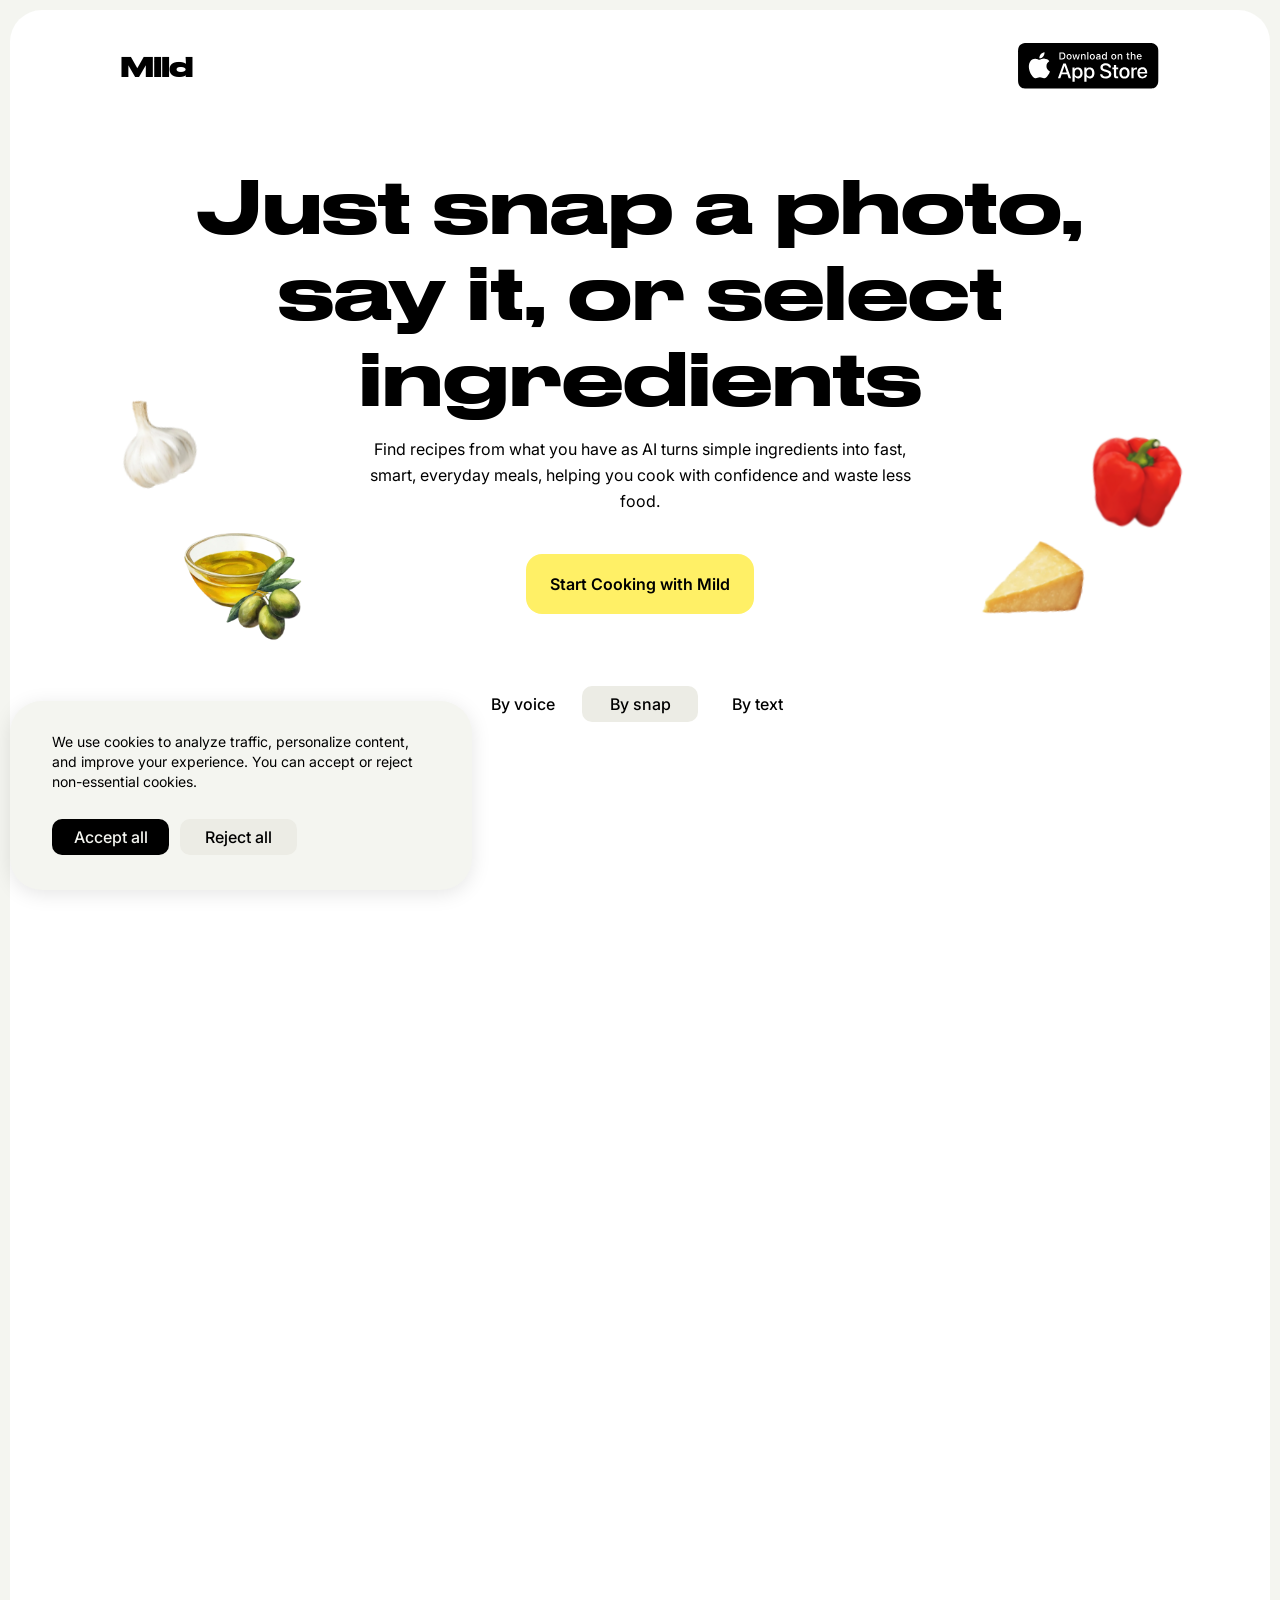
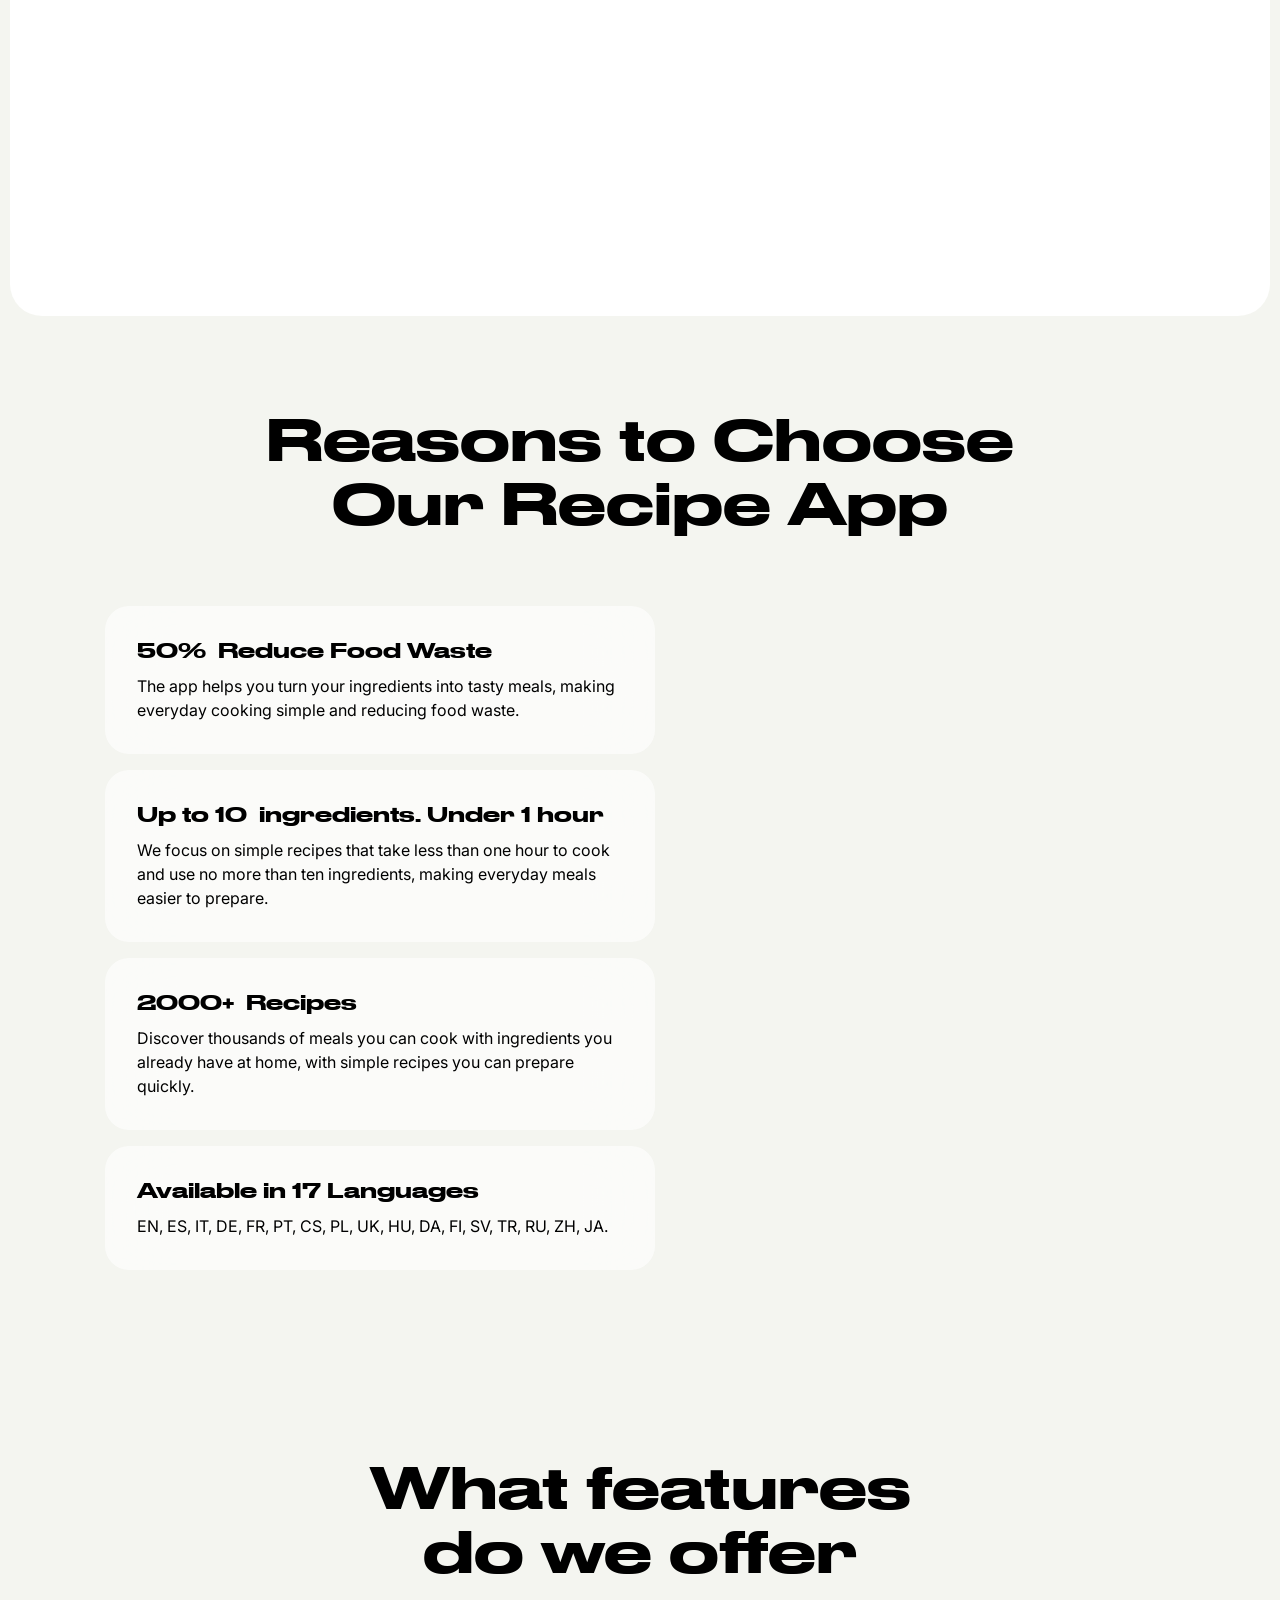
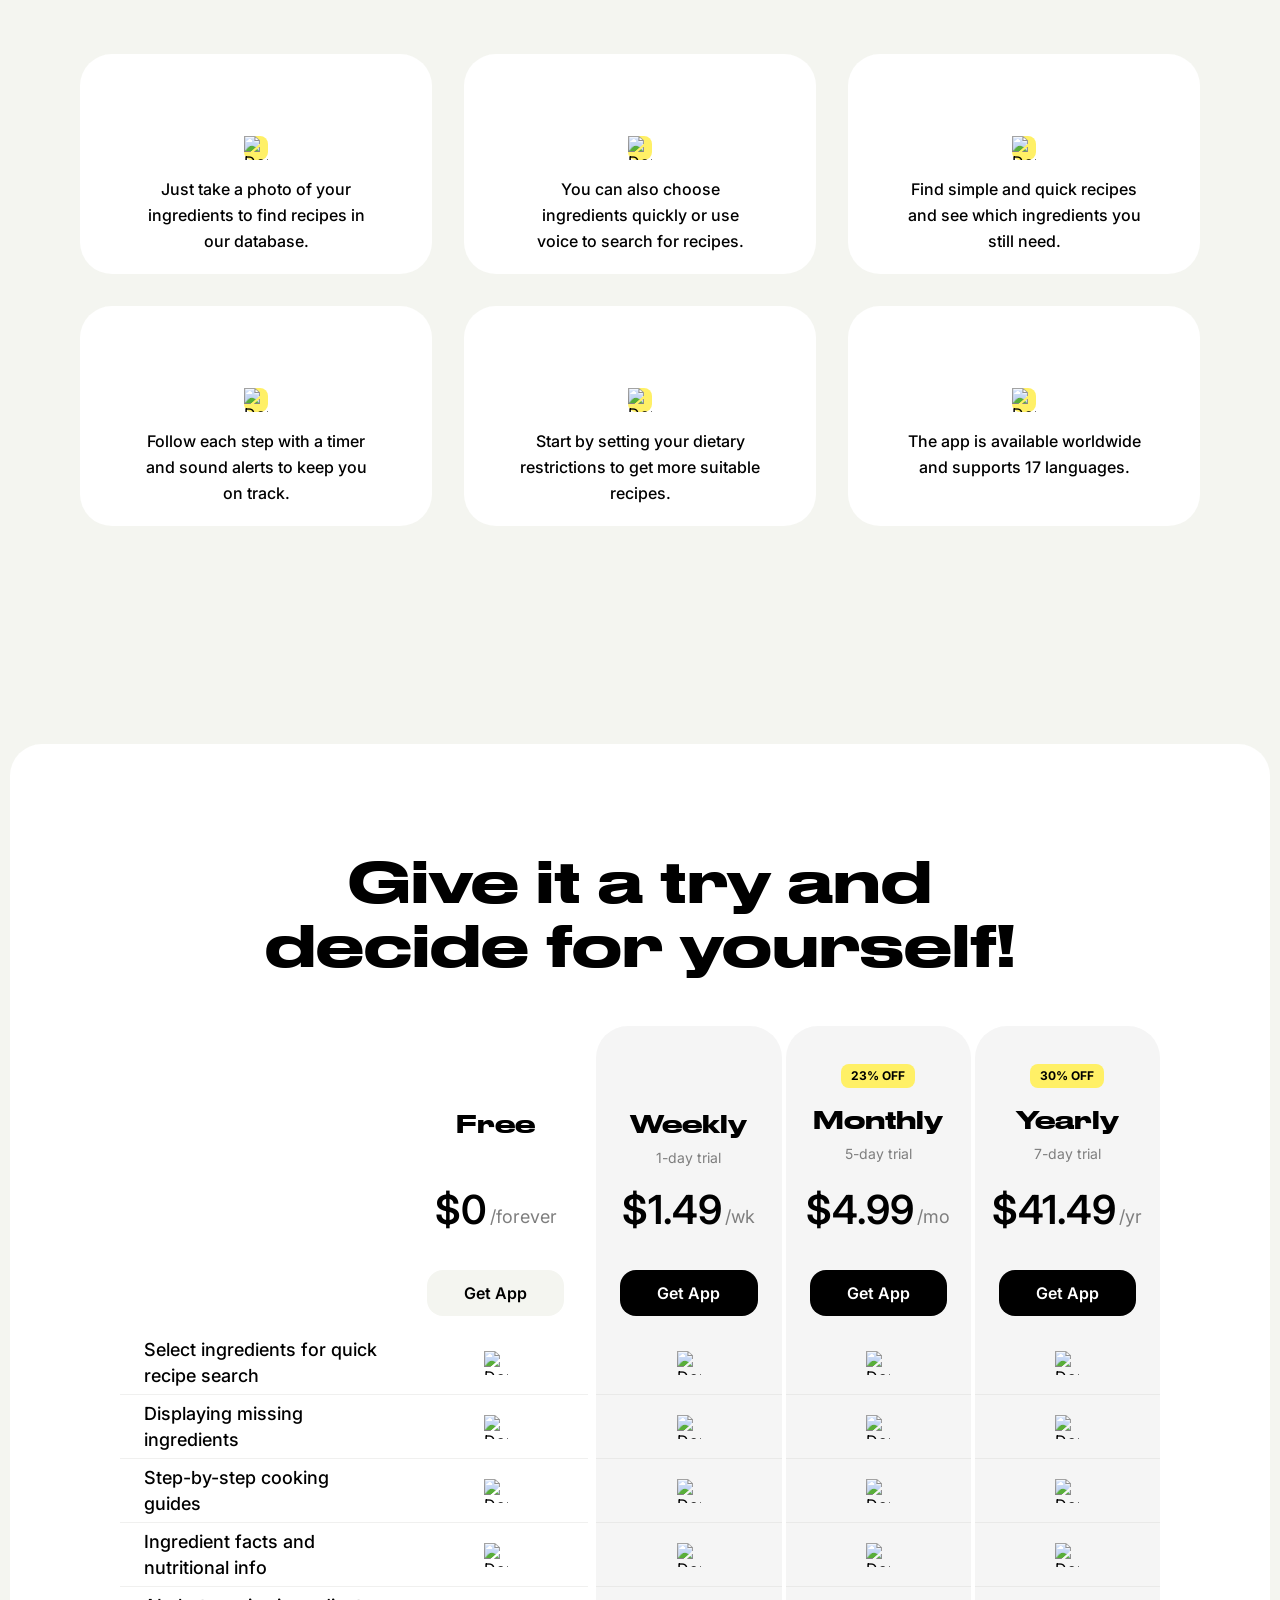
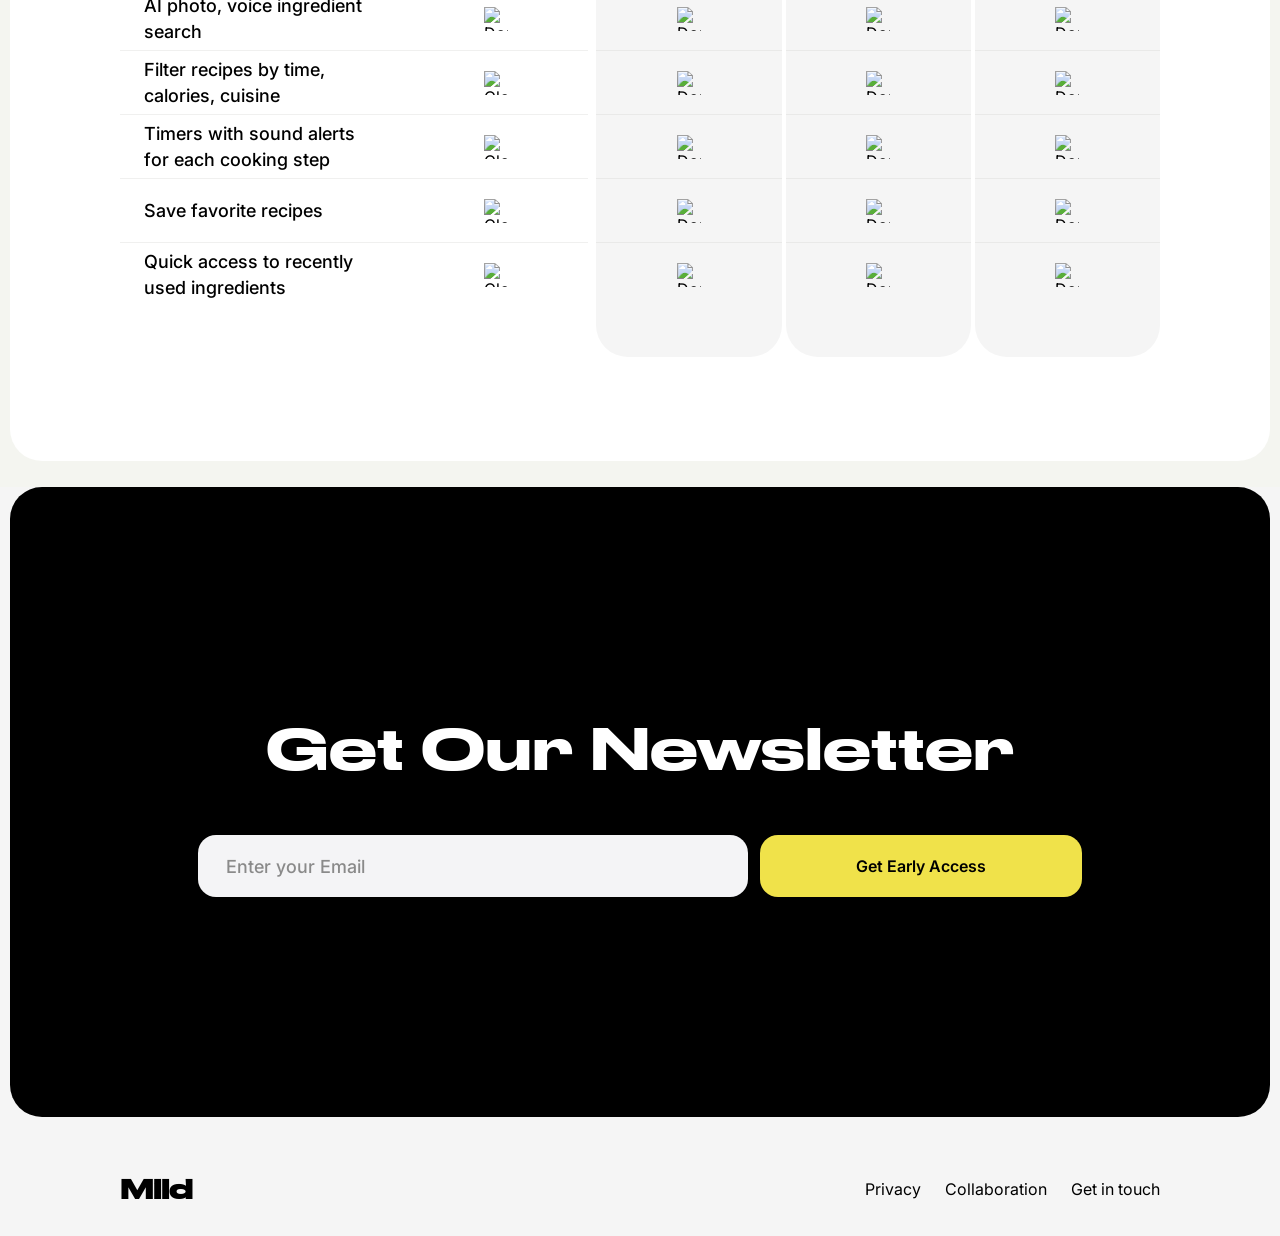
==== index.html @ 0dd9f68c "Add carrot cursor and fix video preload - Add custom carrot cursor (rotated 200°, pointing up-left) " ====
<!DOCTYPE html>
<html lang="en">
<head>
    <meta charset="UTF-8">
    <meta name="viewport" content="width=device-width, initial-scale=1.0">
    <title>Mild - AI Recipe App | Cook with Ingredients You Have</title>
    <meta name="description" content="Mild is the smart cooking app that finds recipes from ingredients you already have. Snap a photo, use voice, or select ingredients to discover quick, easy meals in under an hour.">
    <meta name="keywords" content="recipe app, cooking app, AI recipes, ingredient search, quick recipes, easy cooking, meal ideas, food waste reduction, smart kitchen, recipe finder, fast cooking, everyday meals">
    <meta name="author" content="Mild">
    <meta name="robots" content="index, follow">
    <link rel="canonical" href="https://mildcook.app/">
    <meta property="og:type" content="website">
    <meta property="og:url" content="https://mildcook.app/">
    <meta property="og:title" content="Mild - AI Recipe App | Cook with Ingredients You Have">
    <meta property="og:description" content="Find recipes from what you have. AI turns simple ingredients into fast, smart, everyday meals.">
    <meta property="og:image" content="https://mildcook.app/images/og-image.jpg">
    <meta name="twitter:card" content="summary_large_image">
    <meta name="twitter:title" content="Mild - AI Recipe App | Cook with Ingredients You Have">
    <meta name="twitter:description" content="Find recipes from what you have. AI turns simple ingredients into fast, smart, everyday meals.">
    <link rel="icon" type="image/svg+xml" href="images/logo.svg">
    <link rel="stylesheet" href="styles.css">
    <link rel="preconnect" href="https://fonts.googleapis.com">
    <link rel="preconnect" href="https://fonts.gstatic.com" crossorigin>
    <link href="https://fonts.googleapis.com/css2?family=Inter:wght@400;600;700&display=swap" rel="stylesheet">
    <style>
        /* Feature text width override */
        .feature-text {
            width: 100% !important;
        }
        .feature-description {
            width: 100% !important;
            max-width: none !important;
        }
        
        /* Hide video controls and play button */
        video::-webkit-media-controls {
            display: none !important;
        }
        video::-webkit-media-controls-enclosure {
            display: none !important;
        }
        video::-webkit-media-controls-panel {
            display: none !important;
        }
        video::-webkit-media-controls-play-button {
            display: none !important;
        }
        video::-webkit-media-controls-start-playback-button {
            display: none !important;
        }
        
        /* Hero decor images - reduce size by 10% without affecting transform animations */
        .hero-decor {
            zoom: 0.9;
        }
        
        /* Feature checkmarks - same size as pricing checkmarks */
        .feature-icon-img {
            width: 24px !important;
            height: 24px !important;
        }
        .feature-icon {
            width: 24px !important;
            height: 24px !important;
            min-width: 24px !important;
            min-height: 24px !important;
            margin-top: 0px !important;
            margin-bottom: 0px !important;
        }
        .feature-text {
            margin-top: 0 !important;
        }
        .feature-description {
            /* card width */
        }
        .feature-card {
            margin-bottom: -40px !important;
        }
        
        /* Pricing buttons - height 46px, font 16px */
        .pricing-button {
            height: 46px !important;
            min-height: 46px !important;
            max-height: 46px !important;
            font-size: 16px !important;
            padding-top: 0 !important;
            padding-bottom: 0 !important;
            line-height: 46px !important;
        }
        
        /* Extended background for subscription plans */
        .pricing-plan.subscription-plan .pricing-plan-content {
            padding-top: 50px !important;
            padding-bottom: 50px !important;
            margin-top: -50px !important;
        }
        
        /* Scroll to top button */
        .scroll-to-top {
            position: fixed;
            bottom: 30px;
            right: 30px;
            width: 50px;
            height: 50px;
            background-color: #000;
            border-radius: 50%;
            display: flex;
            align-items: center;
            justify-content: center;
            cursor: pointer;
            z-index: 1000;
            border: none;
            opacity: 0;
            visibility: hidden;
            transition: opacity 0.3s ease, visibility 0.3s ease;
        }
        .scroll-to-top.visible {
            opacity: 1;
            visibility: visible;
        }
        .scroll-to-top:hover {
            opacity: 0.8;
        }
        .scroll-to-top svg {
            width: 20px;
            height: 20px;
            fill: none;
            stroke: #fff;
            stroke-width: 2;
            stroke-linecap: round;
            stroke-linejoin: round;
        }
        
        /* Cookie Banner */
        .cookie-banner {
            position: fixed;
            bottom: 10px;
            left: 10px;
            max-width: 462px;
            padding: 31px 42px 35px 42px;
            background: #F4F5F0;
            border-radius: 32px;
            display: inline-flex;
            flex-wrap: wrap;
            align-content: flex-end;
            align-items: flex-end;
            gap: 11px;
            z-index: 1001;
            box-shadow: 0 4px 20px rgba(0, 0, 0, 0.1);
            transition: opacity 0.3s ease, visibility 0.3s ease, transform 0.3s ease;
        }
        .cookie-banner.hidden {
            opacity: 0;
            visibility: hidden;
            transform: translateY(20px);
        }
        .cookie-text {
            width: 100%;
            color: var(--Text-primary, black);
            font-size: 14px;
            font-family: 'Inter', sans-serif;
            font-weight: 400;
            line-height: 20px;
            margin-bottom: 16px;
        }
        .cookie-btn {
            width: 117px;
            height: 36px;
            padding: 11px 10px;
            border-radius: 10px;
            border: none;
            cursor: pointer;
            font-size: 16px;
            font-family: 'Inter', sans-serif;
            font-weight: 500;
            line-height: 24px;
            display: flex;
            justify-content: center;
            align-items: center;
            transition: opacity 0.2s;
        }
        .cookie-btn:hover {
            opacity: 0.8;
        }
        .cookie-btn-accept {
            background: black;
            color: #F4F5F0;
        }
        .cookie-btn-reject {
            background: #ECECE5;
            color: black;
        }
    </style>
</head>
<body>
    <main class="hero-section">
        <div class="hero-container">
            <header class="header">
                <div class="header-container">
                    <div class="logo-section">
                        <div class="logo">Mild</div>
                    </div>
                    <div class="icons-section">
                        <div class="icons-wrapper">
                            <button class="icon-button" aria-label="iOS">
                                <img src="images/ios.svg" alt="iOS" class="icon-image">
                            </button>
                            <button class="icon-button" aria-label="Android">
                                <img src="images/android.svg" alt="Android" class="icon-image">
                                <span class="android-tooltip">🤖 Soon</span>
                            </button>
                        </div>
                    </div>
                    <div class="actions-section">
                        <img src="images/App_Store_Badge.svg" alt="Download on the App Store" class="app-store-badge">
                    </div>
                </div>
            </header>
            <img src="images/garlic.svg" alt="Garlic" class="hero-decor hero-decor-1">
            <img src="images/oliveoil.svg" alt="Olive Oil" class="hero-decor hero-decor-2">
            <img src="images/pepper.svg" alt="Pepper" class="hero-decor hero-decor-3">
            <img src="images/cheese.svg" alt="Cheese" class="hero-decor hero-decor-4">
            <img src="images/pasta.svg" alt="Pasta" class="hero-decor hero-decor-5">
            <img src="images/zucchini.svg" alt="Zucchini" class="hero-decor hero-decor-6">
            <div class="hero-content">
                <div class="hero-text">
                    <h1 class="hero-title">Just snap a photo, say it, or select ingredients</h1>
                    <p class="hero-description">Find recipes from what you have as AI turns simple ingredients into fast, smart, everyday meals, helping you cook with confidence and waste less food.</p>
                </div>
                <button class="btn btn-primary hero-cta-button" data-color="Accent" data-size="Big 60" data-type="Fill">
                    Start Cooking with Mild
                </button>
            </div>
            <div class="phone-mockup">
            <div class="hero-tabs">
                <button class="hero-tab" data-tab="voice" data-state="default">
                    <div class="hero-tab-text">By voice</div>
                </button>
                <button class="hero-tab active" data-tab="snap" data-state="active">
                    <div class="hero-tab-text">By snap</div>
                </button>
                <button class="hero-tab" data-tab="text" data-state="default">
                    <div class="hero-tab-text">By text</div>
                </button>
            </div>
            <div class="phones-container">
                <div class="phone-frame phone-slide" data-tab="voice">
                    <video class="hero-frame-video" autoplay muted loop playsinline preload="auto" data-video="hero-voice">
                        <source src="Video/BY VOICE (size X3).mp4" type="video/mp4">
                    </video>
                </div>

                <div class="phone-frame phone-slide active" data-tab="snap">
                    <video class="hero-frame-video" autoplay muted loop playsinline preload="auto" data-video="hero-snap">
                        <source src="Video/BY PHOTO (size X3).mp4" type="video/mp4">
                    </video>
                </div>
                
                <div class="phone-frame phone-slide" data-tab="text">
                    <video class="hero-frame-video" autoplay muted loop playsinline preload="auto" data-video="hero-text">
                        <source src="Video/BY TEXT (size X3).mp4" type="video/mp4">
                    </video>
                </div>
            </div>
        </div>
        </div>
    </main>
    
    <section class="reasons-section">
        <h2 class="reasons-title">Reasons to Choose <br/>Our Recipe App</h2>
        <div class="reasons-content">
            <div class="reasons-cards">
                <div class="reason-card" data-platform="Web">
                    <div class="reason-header">
                        <div class="reason-percent">50%</div>
                        <div class="reason-title-text">Reduce Food Waste</div>
                    </div>
                    <div class="reason-description">The app helps you turn your ingredients into tasty meals, making everyday cooking simple and reducing food waste.</div>
                </div>
                <div class="reason-card" data-platform="Web">
                    <div class="reason-header">
                        <div class="reason-percent">Up to 10</div>
                        <div class="reason-title-text">ingredients. Under 1 hour</div>
                    </div>
                    <div class="reason-description">We focus on simple recipes that take less than one hour to cook and use no more than ten ingredients, making everyday meals easier to prepare.</div>
                </div>
                <div class="reason-card" data-platform="Web">
                    <div class="reason-header">
                        <div class="reason-percent">2000+</div>
                        <div class="reason-title-text">Recipes</div>
                    </div>
                    <div class="reason-description">Discover thousands of meals you can cook with ingredients you already have at home, with simple recipes you can prepare quickly.</div>
                </div>
                <div class="reason-card" data-platform="Web">
                    <div class="reason-header">
                     
                        <div class="reason-title-text">Available in 17 Languages</div>
                    </div>
                    <div class="reason-description">EN, ES, IT, DE, FR, PT, CS, PL, UK, HU, DA, FI, SV, TR, RU, ZH, JA.</div>
                </div>
            </div>
            <div class="reasons-video-container">
                <video class="reasons-video" autoplay muted loop playsinline preload="auto">
                    <source src="Video/plate.mp4" type="video/mp4">
                </video>
            </div>
        </div>
    </section>
    
    <section class="features-section">
        <h2 class="features-title">What features <br/>do we offer</h2>
        <div class="features-carousel-wrapper">
            <div class="features-grid">
            <div class="feature-card" data-number="1">
                <video class="phone-video" muted loop playsinline preload="auto">
                    <source src="Video/WEB_1_sizeX3.mp4" type="video/mp4">
                </video>
                <div class="feature-description">
                    <div class="feature-icon">
                        <img src="images/Icons/done.svg" alt="Done" class="feature-icon-img">
                    </div>
                    <div class="feature-text">Just take a photo of your ingredients to find recipes in our database.</div>
                </div>
            </div>
            
            <div class="feature-card" data-number="2">
                <video class="phone-video" muted loop playsinline preload="auto">
                    <source src="Video/WEB_2_sizeX3.mp4" type="video/mp4">
                </video>
                <div class="feature-description">
                    <div class="feature-icon">
                        <img src="images/Icons/done.svg" alt="Done" class="feature-icon-img">
                    </div>
                    <div class="feature-text">You can also choose ingredients quickly or use voice to search for recipes.</div>
                </div>
            </div>
            
            <div class="feature-card" data-number="3">
                <video class="phone-video" muted loop playsinline preload="auto">
                    <source src="Video/WEB_3_sizeX3.mp4" type="video/mp4">
                </video>
                <div class="feature-description">
                    <div class="feature-icon">
                        <img src="images/Icons/done.svg" alt="Done" class="feature-icon-img">
                    </div>
                    <div class="feature-text">Find simple and quick recipes and see which ingredients you still need.</div>
                </div>
            </div>
            
            <div class="feature-card" data-number="4">
                <video class="phone-video" muted loop playsinline preload="auto">
                    <source src="Video/WEB_4_sizeX3.mp4" type="video/mp4">
                </video>
                <div class="feature-description">
                    <div class="feature-icon">
                        <img src="images/Icons/done.svg" alt="Done" class="feature-icon-img">
                    </div>
                    <div class="feature-text">Follow each step with a timer and sound alerts to keep you on track.</div>
                </div>
            </div>
            
            <div class="feature-card" data-number="5">
                <video class="phone-video" muted loop playsinline preload="auto">
                    <source src="Video/WEB_5_sizeX3.mp4" type="video/mp4">
                </video>
                <div class="feature-description">
                    <div class="feature-icon">
                        <img src="images/Icons/done.svg" alt="Done" class="feature-icon-img">
                    </div>
                    <div class="feature-text">Start by setting your dietary restrictions to get more suitable recipes.</div>
                </div>
            </div>
            
            <div class="feature-card" data-number="6">
                <video class="phone-video" muted loop playsinline preload="auto">
                    <source src="Video/WEB_6_sizeX3.mp4" type="video/mp4">
                </video>
                <div class="feature-description">
                    <div class="feature-icon">
                        <img src="images/Icons/done.svg" alt="Done" class="feature-icon-img">
                    </div>
                    <div class="feature-text">The app is available worldwide and supports 17 languages.</div>
                </div>
            </div>
            </div>
        </div>
        <div class="features-dots" aria-hidden="true">
            <button class="feature-dot active" data-index="0"></button>
            <button class="feature-dot" data-index="1"></button>
            <button class="feature-dot" data-index="2"></button>
            <button class="feature-dot" data-index="3"></button>
            <button class="feature-dot" data-index="4"></button>
            <button class="feature-dot" data-index="5"></button>
        </div>
    </section>
    
    <section class="try-section">
        <div class="try-container">
            <div class="try-content">
                <h2 class="try-title">Give it a try and<br>decide for yourself!</h2>
                <div class="pricing-table">
                    <div class="pricing-features">
                        <div class="pricing-features-list">
                            <div class="pricing-feature-header">
                                <div class="pricing-feature-text"></div>
                            </div>
                            <div class="pricing-feature-item">
                                <div class="pricing-feature-text">Select ingredients for quick recipe search</div>
                            </div>
                            <div class="pricing-feature-item">
                                <div class="pricing-feature-text">Displaying missing ingredients</div>
                            </div>
                            <div class="pricing-feature-item">
                                <div class="pricing-feature-text">Step-by-step cooking guides</div>
                            </div>
                            <div class="pricing-feature-item">
                                <div class="pricing-feature-text">Ingredient facts and nutritional info</div>
                            </div>
                            <div class="pricing-feature-item">
                                <div class="pricing-feature-text">AI photo, voice ingredient search</div>
                            </div>
                            <div class="pricing-feature-item">
                                <div class="pricing-feature-text">Filter recipes by time, calories, cuisine</div>
                            </div>
                            <div class="pricing-feature-item">
                                <div class="pricing-feature-text">Timers with sound alerts for each cooking step</div>
                            </div>
                            <div class="pricing-feature-item">
                                <div class="pricing-feature-text">Save favorite recipes</div>
                            </div>
                            <div class="pricing-feature-item">
                                <div class="pricing-feature-text">Quick access to recently used ingredients</div>
                            </div>
                        </div>
                    </div>
                    <div class="pricing-plan-group">
                        <div class="pricing-plan free-plan">
                            <div class="pricing-plan-content">
                                <div class="pricing-plan-header">
                                    <div class="pricing-plan-meta">
                                        <div class="pricing-plan-title">Free</div>
                                    </div>
                                    <div class="pricing-plan-price">
                                        <span class="price-amount">$0</span>
                                        <span class="price-period">/forever</span>
                                    </div>
                                    <button class="pricing-button pricing-button-free">Get App</button>
                                </div>
                                <div class="pricing-feature-check">
                                    <div class="check-icon check-yes">
                                        <img src="images/Icons/done.svg" alt="Done" class="check-icon-img">
                                    </div>
                                    <div class="pricing-feature-text">Select ingredients for quick recipe search</div>
                                </div>
                                <div class="pricing-feature-check">
                                    <div class="check-icon check-yes">
                                        <img src="images/Icons/done.svg" alt="Done" class="check-icon-img">
                                    </div>
                                    <div class="pricing-feature-text">Displaying missing ingredients</div>
                                </div>
                                <div class="pricing-feature-check">
                                    <div class="check-icon check-yes">
                                        <img src="images/Icons/done.svg" alt="Done" class="check-icon-img">
                                    </div>
                                    <div class="pricing-feature-text">Step-by-step cooking guides</div>
                                </div>
                                <div class="pricing-feature-check">
                                    <div class="check-icon check-yes">
                                        <img src="images/Icons/done.svg" alt="Done" class="check-icon-img">
                                    </div>
                                    <div class="pricing-feature-text">Ingredient facts and nutritional info</div>
                                </div>
                                <div class="pricing-feature-check">
                                    <div class="check-icon check-yes">
                                        <img src="images/Icons/done.svg" alt="Done" class="check-icon-img">
                                    </div>
                                    <div class="pricing-feature-text">AI photo, voice ingredient search</div>
                                </div>
                                <div class="pricing-feature-check">
                                    <div class="check-icon check-no">
                                        <img src="images/Icons/close.svg" alt="Close" class="check-icon-img-close">
                                    </div>
                                    <div class="pricing-feature-text">Filter recipes by time, calories, cuisine</div>
                                </div>
                                <div class="pricing-feature-check">
                                    <div class="check-icon check-no">
                                        <img src="images/Icons/close.svg" alt="Close" class="check-icon-img-close">
                                    </div>
                                    <div class="pricing-feature-text">Timers with sound alerts for each cooking step</div>
                                </div>
                                <div class="pricing-feature-check">
                                    <div class="check-icon check-no">
                                        <img src="images/Icons/close.svg" alt="Close" class="check-icon-img-close">
                                    </div>
                                    <div class="pricing-feature-text">Save favorite recipes</div>
                                </div>
                                <div class="pricing-feature-check">
                                    <div class="check-icon check-no">
                                        <img src="images/Icons/close.svg" alt="Close" class="check-icon-img-close">
                                    </div>
                                    <div class="pricing-feature-text">Quick access to recently used ingredients</div>
                                </div>
                            </div>
                        </div>

                        <div class="pricing-plan subscription-plan weekly-plan">
                            <div class="pricing-plan-content">
                                <div class="pricing-plan-header">
                                    <div class="pricing-plan-meta">
                                        <div class="pricing-plan-title">Weekly</div>
                                        <div class="pricing-plan-trial">1-day trial</div>
                                    </div>
                                    <div class="pricing-plan-price">
                                        <span class="price-amount">$1.49</span>
                                        <span class="price-period">/wk</span>
                                    </div>
                                    <button class="pricing-button pricing-button-subscription">Get App</button>
                                </div>
                                <div class="pricing-feature-check"><div class="check-icon check-yes"><img src="images/Icons/done.svg" alt="Done" class="check-icon-img"></div><div class="pricing-feature-text">Select ingredients for quick recipe search</div></div>
                                <div class="pricing-feature-check"><div class="check-icon check-yes"><img src="images/Icons/done.svg" alt="Done" class="check-icon-img"></div><div class="pricing-feature-text">Displaying missing ingredients</div></div>
                                <div class="pricing-feature-check"><div class="check-icon check-yes"><img src="images/Icons/done.svg" alt="Done" class="check-icon-img"></div><div class="pricing-feature-text">Step-by-step cooking guides</div></div>
                                <div class="pricing-feature-check"><div class="check-icon check-yes"><img src="images/Icons/done.svg" alt="Done" class="check-icon-img"></div><div class="pricing-feature-text">Ingredient facts and nutritional info</div></div>
                                <div class="pricing-feature-check"><div class="check-icon check-yes"><img src="images/Icons/done.svg" alt="Done" class="check-icon-img"></div><div class="pricing-feature-text">AI photo, voice ingredient search</div></div>
                                <div class="pricing-feature-check"><div class="check-icon check-yes"><img src="images/Icons/done.svg" alt="Done" class="check-icon-img"></div><div class="pricing-feature-text">Filter recipes by time, calories, cuisine</div></div>
                                <div class="pricing-feature-check"><div class="check-icon check-yes"><img src="images/Icons/done.svg" alt="Done" class="check-icon-img"></div><div class="pricing-feature-text">Timers with sound alerts for each cooking step</div></div>
                                <div class="pricing-feature-check"><div class="check-icon check-yes"><img src="images/Icons/done.svg" alt="Done" class="check-icon-img"></div><div class="pricing-feature-text">Save favorite recipes</div></div>
                                <div class="pricing-feature-check"><div class="check-icon check-yes"><img src="images/Icons/done.svg" alt="Done" class="check-icon-img"></div><div class="pricing-feature-text">Quick access to recently used ingredients</div></div>
                            </div>
                        </div>

                        <div class="pricing-plan subscription-plan monthly-plan">
                            <div class="pricing-plan-content">
                                <div class="pricing-plan-header">
                                    <div class="pricing-plan-meta">
                                        <div class="pricing-plan-badge">23% OFF</div>
                                        <div class="pricing-plan-title">Monthly</div>
                                        <div class="pricing-plan-trial">5-day trial</div>
                                    </div>
                                    <div class="pricing-plan-price">
                                        <span class="price-amount">$4.99</span>
                                        <span class="price-period">/mo</span>
                                    </div>
                                    <button class="pricing-button pricing-button-subscription">Get App</button>
                                </div>
                                <div class="pricing-feature-check"><div class="check-icon check-yes"><img src="images/Icons/done.svg" alt="Done" class="check-icon-img"></div><div class="pricing-feature-text">Select ingredients for quick recipe search</div></div>
                                <div class="pricing-feature-check"><div class="check-icon check-yes"><img src="images/Icons/done.svg" alt="Done" class="check-icon-img"></div><div class="pricing-feature-text">Displaying missing ingredients</div></div>
                                <div class="pricing-feature-check"><div class="check-icon check-yes"><img src="images/Icons/done.svg" alt="Done" class="check-icon-img"></div><div class="pricing-feature-text">Step-by-step cooking guides</div></div>
                                <div class="pricing-feature-check"><div class="check-icon check-yes"><img src="images/Icons/done.svg" alt="Done" class="check-icon-img"></div><div class="pricing-feature-text">Ingredient facts and nutritional info</div></div>
                                <div class="pricing-feature-check"><div class="check-icon check-yes"><img src="images/Icons/done.svg" alt="Done" class="check-icon-img"></div><div class="pricing-feature-text">AI photo, voice ingredient search</div></div>
                                <div class="pricing-feature-check"><div class="check-icon check-yes"><img src="images/Icons/done.svg" alt="Done" class="check-icon-img"></div><div class="pricing-feature-text">Filter recipes by time, calories, cuisine</div></div>
                                <div class="pricing-feature-check"><div class="check-icon check-yes"><img src="images/Icons/done.svg" alt="Done" class="check-icon-img"></div><div class="pricing-feature-text">Timers with sound alerts for each cooking step</div></div>
                                <div class="pricing-feature-check"><div class="check-icon check-yes"><img src="images/Icons/done.svg" alt="Done" class="check-icon-img"></div><div class="pricing-feature-text">Save favorite recipes</div></div>
                                <div class="pricing-feature-check"><div class="check-icon check-yes"><img src="images/Icons/done.svg" alt="Done" class="check-icon-img"></div><div class="pricing-feature-text">Quick access to recently used ingredients</div></div>
                            </div>
                        </div>

                        <div class="pricing-plan subscription-plan yearly-plan">
                            <div class="pricing-plan-content">
                                <div class="pricing-plan-header">
                                    <div class="pricing-plan-meta">
                                        <div class="pricing-plan-badge">30% OFF</div>
                                        <div class="pricing-plan-title">Yearly</div>
                                        <div class="pricing-plan-trial">7-day trial</div>
                                    </div>
                                    <div class="pricing-plan-price">
                                        <span class="price-amount">$41.49</span>
                                        <span class="price-period">/yr</span>
                                    </div>
                                    <button class="pricing-button pricing-button-subscription">Get App</button>
                                </div>
                                <div class="pricing-feature-check"><div class="check-icon check-yes"><img src="images/Icons/done.svg" alt="Done" class="check-icon-img"></div><div class="pricing-feature-text">Select ingredients for quick recipe search</div></div>
                                <div class="pricing-feature-check"><div class="check-icon check-yes"><img src="images/Icons/done.svg" alt="Done" class="check-icon-img"></div><div class="pricing-feature-text">Displaying missing ingredients</div></div>
                                <div class="pricing-feature-check"><div class="check-icon check-yes"><img src="images/Icons/done.svg" alt="Done" class="check-icon-img"></div><div class="pricing-feature-text">Step-by-step cooking guides</div></div>
                                <div class="pricing-feature-check"><div class="check-icon check-yes"><img src="images/Icons/done.svg" alt="Done" class="check-icon-img"></div><div class="pricing-feature-text">Ingredient facts and nutritional info</div></div>
                                <div class="pricing-feature-check"><div class="check-icon check-yes"><img src="images/Icons/done.svg" alt="Done" class="check-icon-img"></div><div class="pricing-feature-text">AI photo, voice ingredient search</div></div>
                                <div class="pricing-feature-check"><div class="check-icon check-yes"><img src="images/Icons/done.svg" alt="Done" class="check-icon-img"></div><div class="pricing-feature-text">Filter recipes by time, calories, cuisine</div></div>
                                <div class="pricing-feature-check"><div class="check-icon check-yes"><img src="images/Icons/done.svg" alt="Done" class="check-icon-img"></div><div class="pricing-feature-text">Timers with sound alerts for each cooking step</div></div>
                                <div class="pricing-feature-check"><div class="check-icon check-yes"><img src="images/Icons/done.svg" alt="Done" class="check-icon-img"></div><div class="pricing-feature-text">Save favorite recipes</div></div>
                                <div class="pricing-feature-check"><div class="check-icon check-yes"><img src="images/Icons/done.svg" alt="Done" class="check-icon-img"></div><div class="pricing-feature-text">Quick access to recently used ingredients</div></div>
                            </div>
                        </div>
                    </div>
                </div>
            </div>
        </div>
    </section>

    <section class="waitlist-section" aria-label="Join waitlist">
        <div class="waitlist-card">
            <video class="waitlist-video" autoplay muted loop playsinline preload="auto">
                <source src="Video/mild_video_bg.mp4" type="video/mp4">
            </video>
            <div class="waitlist-inner">
                <h2 class="waitlist-title">Get Our Newsletter</h2>
                <div class="waitlist-form" role="group" aria-label="Waitlist signup">
                    <input class="waitlist-input" type="email" placeholder="Enter your Email" aria-label="Enter your email">
                    <button class="waitlist-button" type="button">Get Early Access</button>
                </div>
            </div>
        </div>
    </section>
    
    <footer class="footer">
        <div class="footer-container">
            <a href="index.html" class="footer-brand">Mild</a>
            
            <div class="footer-right">
                <a href="privacy.html" class="footer-link">Privacy</a>
                <a href="collaboration.html" class="footer-link">Collaboration</a>
                <a href="contact.html" class="footer-link footer-link-contact">Get in touch</a>
            </div>
        </div>
    </footer>
    
    <div class="cookie-banner" id="cookieBanner">
        <div class="cookie-text">We use cookies to analyze traffic, personalize content, and improve your experience. You can accept or reject non-essential cookies.</div>
        <button class="cookie-btn cookie-btn-accept" id="cookieAccept">Accept all</button>
        <button class="cookie-btn cookie-btn-reject" id="cookieReject">Reject all</button>
    </div>
    
    <button class="scroll-to-top" onclick="window.scrollTo({top: 0, behavior: 'smooth'})" aria-label="Scroll to top">
        <svg viewBox="0 0 24 24">
            <polyline points="18 15 12 9 6 15"></polyline>
        </svg>
    </button>
    
    <script src="script.js"></script>
    <script>
        // Scroll to top button visibility
        (function() {
            var scrollBtn = document.querySelector('.scroll-to-top');
            if (scrollBtn) {
                window.addEventListener('scroll', function() {
                    if (window.scrollY >= window.innerHeight) {
                        scrollBtn.classList.add('visible');
                    } else {
                        scrollBtn.classList.remove('visible');
                    }
                });
            }
        })();
        
        // Video play on hover, pause on mouse leave
        (function() {
            document.addEventListener('DOMContentLoaded', function() {
                var videos = document.querySelectorAll('video');
                
                // Preload videos aggressively
                if ('IntersectionObserver' in window) {
                    var lazyObserver = new IntersectionObserver(function(entries) {
                        entries.forEach(function(entry) {
                            if (entry.isIntersecting) {
                                var video = entry.target;
                                video.preload = 'auto';
                                video.load();
                                lazyObserver.unobserve(video);
                            }
                        });
                    }, { rootMargin: '500px' });
                    
                    videos.forEach(function(video) {
                        lazyObserver.observe(video);
                    });
                } else {
                    videos.forEach(function(video) {
                        video.preload = 'auto';
                        video.load();
                    });
                }
                
                videos.forEach(function(video) {
                    video.muted = true;
                    video.controls = false;
                    video.removeAttribute('controls');
                    video.setAttribute('playsinline', '');
                    video.setAttribute('webkit-playsinline', '');
                    
                    var container = video.closest('.feature-card') || 
                                    video.closest('.feature-phone-mockup') ||
                                    video.closest('.phone-mockup') || 
                                    video.closest('.phone-frame') || 
                                    video.closest('.phone-screen') ||
                                    video.closest('.hero-frame') || 
                                    video.closest('.hero-frame-content') ||
                                    video.parentElement.parentElement ||
                                    video.parentElement;
                    
                    function playVideo() {
                        if (video.readyState < 2) {
                            video.load();
                            video.currentTime = 0;
                        }
                        var p = video.play();
                        if (p) p.catch(function() {
                            setTimeout(function() { video.play().catch(function(){}); }, 50);
                        });
                    }
                    
                    function pauseVideo() { video.pause(); }
                    
                    video.addEventListener('mouseenter', playVideo);
                    video.addEventListener('mouseleave', pauseVideo);
                    container.addEventListener('mouseenter', playVideo);
                    container.addEventListener('mouseleave', pauseVideo);
                    container.addEventListener('touchstart', function() {
                        video.paused ? playVideo() : pauseVideo();
                    }, { passive: true });
                });
                
                document.addEventListener('click', function warmUp() {
                    videos.forEach(function(v) { v.load(); });
                    document.removeEventListener('click', warmUp);
                }, { once: true });
            });
        })();
        
        // Cookie Banner functionality
        (function() {
            var banner = document.getElementById('cookieBanner');
            var acceptBtn = document.getElementById('cookieAccept');
            var rejectBtn = document.getElementById('cookieReject');
            
            // Check if user already made a choice
            var cookieChoice = localStorage.getItem('cookieConsent');
            if (cookieChoice) {
                banner.classList.add('hidden');
            }
            
            acceptBtn.addEventListener('click', function() {
                localStorage.setItem('cookieConsent', 'accepted');
                banner.classList.add('hidden');
            });
            
            rejectBtn.addEventListener('click', function() {
                localStorage.setItem('cookieConsent', 'rejected');
                banner.classList.add('hidden');
            });
        })();
        
        // Safari autoplay fix - force play ALL muted autoplay videos (NOT hover videos like phone-video)
        (function() {
            function playAutoplayVideos() {
                var videos = document.querySelectorAll('video[autoplay]');
                videos.forEach(function(video) {
                    // Make sure it's muted (Safari requirement)
                    video.muted = true;
                    video.setAttribute('muted', '');
                    video.setAttribute('playsinline', '');
                    
                    if (video.paused) {
                        var playPromise = video.play();
                        if (playPromise !== undefined) {
                            playPromise.catch(function(e) {
                                console.log('Autoplay prevented:', e);
                            });
                        }
                    }
                });
            }
            
            // Try immediately
            playAutoplayVideos();
            
            // Try on DOMContentLoaded
            if (document.readyState === 'loading') {
                document.addEventListener('DOMContentLoaded', playAutoplayVideos);
            }
            
            // Try on window load
            window.addEventListener('load', playAutoplayVideos);
            
            // Try after short delay (Safari sometimes needs this)
            setTimeout(playAutoplayVideos, 100);
            setTimeout(playAutoplayVideos, 500);
            setTimeout(playAutoplayVideos, 1000);
            
            // Try on first user interaction (Safari fallback)
            var events = ['touchstart', 'click', 'scroll', 'mousemove', 'keydown'];
            function onFirstInteraction() {
                playAutoplayVideos();
                events.forEach(function(e) {
                    document.removeEventListener(e, onFirstInteraction);
                });
            }
            events.forEach(function(e) {
                document.addEventListener(e, onFirstInteraction, { once: true, passive: true });
            });
            
            // Intersection Observer - play autoplay videos when visible
            if ('IntersectionObserver' in window) {
                var observer = new IntersectionObserver(function(entries) {
                    entries.forEach(function(entry) {
                        var video = entry.target;
                        if (entry.isIntersecting && video.paused && video.hasAttribute('autoplay')) {
                            video.muted = true;
                            video.play().catch(function() {});
                        }
                    });
                }, { threshold: 0.1 });
                
                document.querySelectorAll('video[autoplay]').forEach(function(video) {
                    observer.observe(video);
                });
            }
        })();
        
        // Safari fix: first click anywhere starts all videos
        (function() {
            function startAllVideos() {
                document.querySelectorAll('video').forEach(function(video) {
                    video.muted = true;
                    video.play().catch(function(){});
                });
                // Remove listeners after first trigger
                document.removeEventListener('click', startAllVideos);
                document.removeEventListener('touchstart', startAllVideos);
                document.removeEventListener('scroll', startAllVideos);
            }
            
            document.addEventListener('click', startAllVideos, { once: true });
            document.addEventListener('touchstart', startAllVideos, { once: true, passive: true });
            document.addEventListener('scroll', startAllVideos, { once: true, passive: true });
        })();
    </script>
</body>
</html>
---- styles.css ----
@font-face {
    font-family: 'Druk Wide';
    src: url('Druk Wide-Medium-Web.woff2') format('woff2');
    font-weight: 500;
    font-style: normal;
}

:root {
    --Text-primary: black;
    --Text-white: white;
    --Text-secondary: #7E7E7E;
    --background-dark: #F4F5F0;
    --background-white: white;
    --background-white-60: rgba(255, 255, 255, 0.60);
    --background-stroke: rgba(204, 204, 202, 0.30);
    --Button-primary: #FFF066;
    --Button-secondary: black;
    --Icons-black: black;
    --Icons-white: white;
}

* {
    margin: 0;
    padding: 0;
    box-sizing: border-box;
}

body {
    font-family: 'Inter', sans-serif;
    background-color: var(--background-dark);
    cursor: url("data:image/svg+xml,%3Csvg xmlns='http://www.w3.org/2000/svg' width='24' height='24' viewBox='0 0 24 24'%3E%3Cg transform='rotate(200 12 12)'%3E%3Cpath d='M2.27 21.7s9.87-3.5 12.73-6.36a4.5 4.5 0 0 0-6.36-6.37C5.77 11.84 2.27 21.7 2.27 21.7z' fill='%23FF6B35'/%3E%3Cpath d='M22 9s-1.33-2-3.5-2C16.86 7 15 9 15 9s1.33 2 3.5 2S22 9 22 9z' fill='%2322C55E'/%3E%3Cpath d='M15 2s-2 1.33-2 3.5S15 9 15 9s2-1.84 2-3.5C17 3.33 15 2 15 2z' fill='%2322C55E'/%3E%3C/g%3E%3C/svg%3E") 0 0, auto;
}

.header {
    width: 100%;
    align-self: stretch;
    padding: 0;
}

.header-container {
    width: 100%;
    height: 100%;
    display: inline-flex;
    justify-content: space-between;
    align-items: center;
}

.logo-section {
    width: 234px;
    display: flex;
    justify-content: flex-start;
    align-items: center;
    gap: 10px;
    flex-shrink: 1;
    min-width: 0;
}

.logo {
    color: var(--Text-primary);
    font-size: 26px;
    font-family: 'Druk Wide', sans-serif;
    font-weight: 700;
    word-wrap: break-word;
}

.icons-section {
    width: 121px;
    display: inline-flex;
    flex-direction: column;
    justify-content: flex-start;
    align-items: center;
    gap: 8px;
    flex-shrink: 0;
    display: none;
}

.icons-wrapper {
    display: inline-flex;
    justify-content: flex-start;
    align-items: center;
    gap: 12px;
}

.icon-button {
    width: 48px;
    height: 48px;
    padding: 0;
    background: transparent;
    border-radius: 16px;
    border: none;
    cursor: pointer;
    display: flex;
    justify-content: center;
    align-items: center;
    transition: opacity 0.2s;
    position: relative;
}

.icon-button:hover {
    opacity: 0.8;
}

.icon-image {
    width: 48px;
    height: 48px;
    display: block;
    object-fit: contain;
    object-position: center;
    flex-shrink: 0;
    transform: translateX(-48px);
}

.android-tooltip {
    position: absolute;
    top: calc(100% + 8px);
    left: 50%;
    transform: translateX(-50%) translateY(4px);
    background: var(--background-white-60);
    backdrop-filter: blur(30px);
    color: var(--Text-primary);
    padding: 8px 16px;
    border-radius: 12px;
    font-family: 'Druk Wide', sans-serif;
    font-size: 16px;
    font-weight: 500;
    line-height: 24px;
    white-space: nowrap;
    opacity: 0;
    visibility: hidden;
    pointer-events: none;
    transition: opacity 0.2s ease, visibility 0.2s ease, transform 0.2s ease;
    box-shadow: 0 6px 14px rgba(0, 0, 0, 0.1);
    z-index: 1000;
}

.icon-button:hover .android-tooltip {
    opacity: 1;
    visibility: visible;
    transform: translateX(-50%) translateY(0);
}

.android-tooltip::after {
    content: '';
    position: absolute;
    bottom: 100%;
    left: 50%;
    transform: translateX(-50%);
    width: 0;
    height: 0;
    border-left: 6px solid transparent;
    border-right: 6px solid transparent;
    border-bottom: 6px solid var(--background-white-60);
}

.actions-section {
    display: flex;
    justify-content: flex-start;
    align-items: center;
    gap: 8px;
    flex-shrink: 1;
    min-width: 0;
}

.app-store-badge {
    height: 48px;
    width: auto;
    display: block;
    flex-shrink: 0;
}

.btn {
    padding: 12px 24px;
    border-radius: 16px;
    border: none;
    cursor: pointer;
    display: flex;
    justify-content: center;
    align-items: center;
    gap: 10px;
    font-family: 'Inter', sans-serif;
    font-size: 18px;
    font-weight: 600;
    line-height: 24px;
    word-wrap: break-word;
    transition: opacity 0.2s;
}

.btn:hover {
    opacity: 0.8;
}

.btn-text {
    background: transparent;
    color: var(--Text-primary);
}

.btn-fill {
    background: var(--Button-secondary);
    color: var(--Text-white);
    font-size: 16px;
}

.actions-section .btn-fill,
.btn-primary {
    font-size: 16px;
}

.hero-section {
    width: 100%;
    min-height: 100vh;
    display: inline-flex;
    flex-direction: column;
    justify-content: flex-start;
    align-items: center;
    gap: 72px;
    padding: 10px 10px;
    position: relative;
    overflow: hidden;
}

.hero-container {
    width: 100%;
    max-width: 100%;
    padding-top: 32px;
    padding-bottom: 104px;
    padding-left: 110px;
    padding-right: 110px;
    position: relative;
    background: var(--background-white);
    border-radius: 32px;
    display: inline-flex;
    flex-direction: column;
    justify-content: flex-start;
    align-items: center;
    gap: 72px;
    overflow: visible;
}

.hero-content {
    align-self: stretch;
    display: flex;
    flex-direction: column;
    justify-content: flex-start;
    align-items: center;
    gap: 40px;
    position: relative;
    z-index: 2;
}

.hero-decor {
    position: absolute;
    pointer-events: none;
    object-fit: contain;
    z-index: 1;
    transition: transform 0.35s ease-in-out, opacity 0.25s ease-in-out;
    opacity: 1;
    will-change: transform, opacity;
}

.hero-decor.hide-behind-phone {
    z-index: 0;
    opacity: 0;
    transition: transform 0.35s ease-in-out, opacity 0.25s ease-in-out 0.15s;
}

.hero-decor-1.hide-behind-phone {
    transform: translateX(var(--target-x, 578.5px)) translateY(var(--target-y, 515.5px)) rotate(-14deg);
    transform-origin: center center;
}

.hero-decor-3.hide-behind-phone {
    transform: translateX(var(--target-x, -400.5px)) translateY(var(--target-y, 515.5px)) rotate(7deg);
    transform-origin: center center;
}

.hero-decor-2.hide-behind-phone {
    transform: translateX(var(--target-x, 478.5px)) translateY(var(--target-y, 315.5px));
    transform-origin: center center;
}

.hero-decor-4.hide-behind-phone {
    transform: translateX(var(--target-x, -300.5px)) translateY(var(--target-y, 315.5px)) rotate(8deg);
    transform-origin: center center;
}

.hero-decor-5.hide-behind-phone {
    transform: translateX(var(--target-x, 358.5px)) translateY(var(--target-y, 132.5px));
    transform-origin: center center;
}

.hero-decor-6.hide-behind-phone {
    transform: translateX(var(--target-x, -175.5px)) translateY(var(--target-y, 151.5px));
    transform-origin: center center;
}
  

/* Top-left: Garlic - upper left corner, above text, rotated counterclockwise */
.hero-decor-1 {
    width: 157px;
    height: 157px;
    left: 80px;
    top: 360px;
    transform: rotate(-14deg);
    transform-origin: center center;
}

/* Mid-left: Olive Oil - middle left area, below garlic, left of phone */
.hero-decor-2 {
    width: 157px;
    height: 157px;
    left: 180px;
    top: 560px;
}

/* Bottom-left: Pasta - lower left area, below olive oil */
.hero-decor-5 {
    width: 140px;
    height: 143px;
    left: 300px;
    top: 700px;
    bottom: auto;
}

/* Top-right: Pepper - upper right corner, above text, rotated clockwise */
.hero-decor-3 {
    width: 157px;
    height: 146.66px;
    right: 70px;
    top: 310px;
    transform: rotate(7deg);
    transform-origin: center center;
}

/* Mid-right: Cheese - middle right area, below pepper, right of phone, rotated clockwise */
.hero-decor-4 {
    width: 157px;
    height: 157px;
    right: 180px;
    top: 560px;
    transform: rotate(8deg);
    transform-origin: center center;
}

/* Bottom-right: Zucchini - lower right area, below cheese, right of phone */
.hero-decor-6 {
    width: 162px;
    height: 162px;
    right: 300px;
    top: 700px;
    bottom: auto;
}

/* Desktop only: Hide bottom image layer (zucchini and pasta) when viewport < 1304px */
@media (min-width: 769px) and (max-width: 1303px) {
    .hero-decor-5,
    .hero-decor-6 {
        display: none;
    }
}

/* Limit decorative element positions so they dont rise above the text */
@media (max-width: 1400px) {
    .hero-decor-1 {
        top: 400px;
    }
    
    .hero-decor-3 {
        top: 450px;
    }
    
    .hero-decor-2,
    .hero-decor-4 {
        top: 560px;
    }
}

@media (max-width: 1200px) {
    .hero-decor-1 {
        top: 400px;
    }
    
    .hero-decor-3 {
        top: 450px;
    }
    
    .hero-decor-2,
    .hero-decor-4 {
        top: 560px;
    }
}

.hero-text {
    align-self: stretch;
    display: flex;
    flex-direction: column;
    justify-content: flex-start;
    align-items: center;
    gap: 16px;
}

.hero-title {
    width: 1038px;
    max-width: 100%;
    text-align: center;
    color: var(--Text-primary);
    font-size: 72px;
    font-family: 'Druk Wide', sans-serif;
    font-weight: 500;
    line-height: 86px;
    word-wrap: break-word;
}

.hero-description {
    width: 550px;
    max-width: 100%;
    text-align: center;
    color: var(--Text-primary);
    font-size: 16px;
    font-family: 'Inter', sans-serif;
    font-weight: 400;
    line-height: 26px;
    word-wrap: break-word;
}

.btn-primary {
    width: 180px;
    height: 60px;
    padding: 16px 24px;
    background: var(--Button-primary);
    border-radius: 16px;
    color: var(--Text-primary);
    font-size: 16px;
    font-weight: 600;
    line-height: 24px;
    white-space: nowrap;
    overflow: hidden;
    text-overflow: ellipsis;
}

.hero-cta-button {
    width: auto;
    height: auto;
    padding: 18px 24px;
}

.hero-tabs {
    width: 100%;
    display: flex;
    justify-content: center;
    align-items: center;
    gap: 0;
    margin-bottom: 40px;
}

.hero-tab {
    width: 116px;
    height: 36px;
    padding: 11px 10px;
    border-radius: 10px;
    border: none;
    background: transparent;
    cursor: pointer;
    display: flex;
    justify-content: center;
    align-items: center;
    gap: 10px;
    transition: background-color 0.3s ease;
}

.hero-tab:not(:last-child) {
    margin-right: 1px;
}

.hero-tab.active {
    background: #ECECE5;
}

.hero-tab:hover:not(.active) {
    background: rgba(236, 236, 229, 0.5);
}

.hero-tab-text {
    color: var(--Text-primary);
    font-size: 16px;
    font-family: 'Inter', sans-serif;
    font-weight: 500;
    line-height: 24px;
    word-wrap: break-word;
}

.phone-mockup {
    width: 393px;
    position: relative;
    z-index: 10;
    display: flex;
    flex-direction: column;
    align-items: center;
}

.phones-container {
    width: 440px;
    height: 1050px;
    position: relative;
    overflow: visible;
    background: transparent;
    border-radius: 40px;
}

.phones-container::before {
    display: none;
}

.phone-frame {
    width: 440px;
    height: 1050px;
    position: absolute;
    top: 0;
    left: 0;
    background: transparent;
    overflow: visible;
    border-radius: 40px;
    box-sizing: border-box;
    opacity: 0;
    pointer-events: none;
    z-index: 1;
}

.phone-frame.active {
    opacity: 1;
    pointer-events: auto;
    z-index: 2;
}

.hero-frame-video {
    width: 100%;
    height: 100%;
    object-fit: contain;
    display: block;
}

/* Video Preloader Styles */
.video-preloader {
    position: absolute;
    top: 0;
    left: 0;
    width: 100%;
    height: 100%;
    background: black;
    display: flex;
    justify-content: center;
    align-items: center;
    z-index: 10;
    opacity: 0;
    visibility: hidden;
    transition: opacity 0.2s ease, visibility 0.2s ease;
    pointer-events: none;
}

.video-preloader.active {
    opacity: 1;
    visibility: visible;
}

.video-preloader-dots {
    display: flex;
    gap: 8px;
    align-items: center;
    justify-content: center;
}

.video-preloader-dot {
    width: 8px;
    height: 8px;
    background: white;
    border-radius: 50%;
    opacity: 0;
    transform: scale(0);
    animation: preloaderDotPulse 1.4s ease-in-out infinite;
}

.video-preloader-dot:nth-child(1) {
    animation-delay: 0s;
}

.video-preloader-dot:nth-child(2) {
    animation-delay: 0.2s;
}

.video-preloader-dot:nth-child(3) {
    animation-delay: 0.4s;
}

.video-preloader-dot:nth-child(4) {
    animation-delay: 0.6s;
}

@keyframes preloaderDotPulse {
    0% {
        opacity: 0;
        transform: scale(0);
    }
    50% {
        opacity: 1;
        transform: scale(1);
    }
    100% {
        opacity: 0;
        transform: scale(0);
    }
}


.phone-status-bar {
    width: 390px;
    height: 54px;
    position: absolute;
    left: 0;
    top: 0;
    display: flex;
    justify-content: space-between;
    align-items: center;
    padding: 0 20px;
}

.status-time {
    width: 35.45px;
    height: 21.79px;
    text-align: center;
    color: var(--Text-primary);
    font-size: 17px;
    font-family: 'Inter', sans-serif;
    font-weight: 600;
    line-height: 22px;
}

.status-icons {
    display: flex;
    gap: 4px;
    align-items: center;
}

.status-icon {
    width: 17px;
    height: 12px;
    background: var(--Text-primary);
    border-radius: 2px;
}

.status-icon:first-child {
    width: 20.84px;
    height: 8.92px;
    border-radius: 2.50px;
}

.status-icon:nth-child(2) {
    width: 24.81px;
    height: 12.88px;
    border-radius: 4.30px;
    border: 1px var(--Text-primary) solid;
    opacity: 0.35;
    background: transparent;
}

.status-icon:nth-child(3) {
    width: 1.32px;
    height: 4.04px;
    opacity: 0.40;
}

.phone-content {
    width: 393px;
    padding: 85px 22px 0;
    position: absolute;
    top: 0;
    left: 0;
    display: flex;
    flex-direction: column;
    gap: 16px;
}

.phone-header {
    width: 100%;
    display: flex;
    flex-direction: column;
    justify-content: center;
    align-items: center;
    gap: 16px;
}

.phone-greeting {
    align-self: stretch;
    text-align: center;
    color: var(--Text-primary);
    font-size: 30px;
    font-family: 'Druk Wide', sans-serif;
    font-weight: 700;
    line-height: 30px;
    word-wrap: break-word;
}

.phone-user-info {
    position: absolute;
    left: 130px;
    top: 156px;
    display: flex;
    flex-direction: column;
    align-items: center;
    gap: 8px;
}

.user-avatar {
    width: 50px;
    height: 50px;
    background: white;
    border-radius: 9999px;
    object-fit: cover;
}

.user-name {
    color: var(--Text-primary);
    font-size: 16px;
    font-family: 'Inter', sans-serif;
    font-weight: 600;
    line-height: 19.20px;
    word-wrap: break-word;
    margin-top: 8px;
}

.phone-card {
    width: 353px;
    min-height: 360px;
    padding: 32px;
    background: white;
    overflow: hidden;
    border-radius: 20px;
    display: flex;
    flex-direction: column;
    justify-content: space-between;
    align-items: center;
    margin-top: 80px;
}

.card-title {
    width: 320.61px;
    text-align: center;
    color: var(--Text-primary);
    font-size: 20px;
    font-family: 'Inter', sans-serif;
    font-weight: 600;
    line-height: 24px;
    word-wrap: break-word;
}

.card-image-container {
    align-self: stretch;
    height: 203px;
    position: relative;
    display: flex;
    justify-content: center;
    align-items: center;
}

.card-image {
    width: 264px;
    height: 238.10px;
    object-fit: cover;
    border-radius: 12px;
}

.hero-phone-video {
    width: 264px;
    height: 238.10px;
    object-fit: cover;
    border-radius: 12px;
    display: block;
    border: 6px black solid;
    box-sizing: border-box;
}

.card-info {
    color: var(--Text-secondary);
    font-size: 16px;
    font-family: 'Inter', sans-serif;
    font-weight: 500;
    line-height: 22px;
    word-wrap: break-word;
}

.phone-button {
    width: 100%;
    height: 60px;
    padding: 0 32px;
    background: var(--Button-secondary);
    border-radius: 20px;
    border: none;
    display: inline-flex;
    justify-content: center;
    align-items: center;
    gap: 10px;
    margin-top: 20px;
    cursor: pointer;
    transition: opacity 0.2s;
}

.phone-button:hover {
    opacity: 0.8;
}

.phone-button div {
    text-align: center;
    color: var(--Text-white);
    font-size: 16px;
    font-family: 'Inter', sans-serif;
    font-weight: 600;
    line-height: 19.20px;
    word-wrap: break-word;
}

.phone-bottom-nav {
    width: 392px;
    position: absolute;
    left: 1px;
    bottom: 0;
    background: var(--background-dark);
    display: flex;
    flex-direction: column;
    justify-content: flex-start;
    align-items: flex-start;
}

.phone-bottom-nav > div:first-child {
    align-self: stretch;
    padding: 0 20px;
    background: var(--background-dark);
    overflow: hidden;
    display: inline-flex;
    justify-content: center;
    align-items: center;
}

.nav-item {
    flex: 1 1 0;
    height: 60px;
    padding: 10px;
    overflow: hidden;
    display: flex;
    justify-content: center;
    align-items: center;
    gap: 10px;
}

.nav-icon {
    width: 24px;
    height: 24px;
    position: relative;
}

.nav-item.active .nav-icon::after {
    content: '';
    width: 22px;
    height: 22px;
    left: 1px;
    top: 1px;
    position: absolute;
    border-radius: 1px;
    outline: 2px var(--Text-primary) solid;
    outline-offset: -1px;
}

.nav-item:not(.active) .nav-icon::after {
    content: '';
    width: 22px;
    height: 22px;
    left: 1px;
    top: 1px;
    position: absolute;
    border-radius: 1px;
    outline: 2px #A1A09F solid;
    outline-offset: -1px;
}

.nav-indicator {
    align-self: stretch;
    height: 32px;
    position: relative;
}

.nav-indicator::after {
    content: '';
    width: 134px;
    height: 5px;
    left: 50%;
    top: 20px;
    transform: translateX(-50%);
    position: absolute;
    background: var(--Text-primary);
    border-radius: 10px;
}

.reasons-section {
    width: 100%;
    padding: 104px 80px;
    display: flex;
    flex-direction: column;
    justify-content: flex-start;
    align-items: center;
    gap: 72px;
}

.reasons-title {
    align-self: stretch;
    text-align: center;
    color: var(--Text-primary);
    font-size: 56px;
    font-family: 'Druk Wide', sans-serif;
    font-weight: 500;
    line-height: 64px;
    word-wrap: break-word;
}

.reasons-content {
    align-self: stretch;
    display: flex;
    justify-content: center;
    align-items: stretch;
    gap: 56px;
    max-width: 100%;
}

.reasons-cards {
    flex: 1;
    max-width: 660px;
    min-width: 0;
    display: flex;
    flex-direction: column;
    justify-content: space-between;
    align-items: flex-start;
    gap: 16px;
}

.reason-card {
    align-self: stretch;
    padding: 48px;
    background: var(--background-white-60);
    border-radius: 24px;
    backdrop-filter: blur(30px);
    display: flex;
    flex-direction: column;
    justify-content: center;
    align-items: flex-start;
    gap: 12px;
    flex: 1;
}

.reason-header {
    align-self: stretch;
    display: flex;
    justify-content: flex-start;
    align-items: flex-start;
    gap: 12px;
}

.reason-percent {
    color: var(--Text-primary);
    font-size: 22px;
    font-family: 'Druk Wide', sans-serif;
    font-weight: 500;
    line-height: 26px;
    word-wrap: break-word;
    flex-shrink: 0;
}

.reason-title-text {
    flex: 1;
    min-width: 0;
    color: var(--Text-primary);
    font-size: 22px;
    font-family: 'Druk Wide', sans-serif;
    font-weight: 500;
    line-height: 26px;
    word-wrap: break-word;
}

.reason-description {
    align-self: stretch;
    color: var(--Text-primary);
    font-size: 16px;
    font-family: 'Inter', sans-serif;
    font-weight: 400;
    line-height: 24px;
    word-wrap: break-word;
}

.reasons-video-container {
    flex: 1;
    max-width: 564px;
    min-width: 0;
    width: 100%;
    border-radius: 24px;
    overflow: hidden;
    align-self: stretch;
}

.reasons-video {
    width: 100%;
    height: 100%;
    object-fit: cover;
    object-position: center;
    display: block;
}

.features-section {
    width: 100%;
    padding: 104px 80px;
    display: flex;
    flex-direction: column;
    justify-content: flex-start;
    align-items: center;
    gap: 72px;
}

.features-title {
    width: 100%;
    text-align: center;
    color: var(--Text-primary);
    font-size: 56px;
    font-family: 'Druk Wide', sans-serif;
    font-weight: 500;
    line-height: 64px;
    word-wrap: break-word;
}

.features-grid {
    width: 100%;
    display: grid;
    grid-template-columns: repeat(3, 1fr);
    grid-auto-rows: 1fr;
    gap: 32px;
    max-width: 1400px;
    align-items: stretch;
    justify-items: stretch;
    margin: 0 auto;
}

.features-carousel-wrapper {
    width: 100%;
    padding-bottom: 10px;
}

.features-dots {
    display: none;
}

@media (max-width: 1200px) {
    .features-grid {
        grid-template-columns: repeat(2, 1fr);
        gap: 24px;
    }
}

.feature-card {
    width: 100%;
    height: 100%;
    min-width: 300px;
    padding-top: 48px;
    padding-bottom: 40px;
    padding-left: 40px;
    padding-right: 40px;
    background: white;
    overflow: visible;
    border-radius: 32px;
    display: flex;
    flex-direction: column;
    justify-content: flex-start;
    align-items: center;
    gap: 32px;
    position: relative;
}

.feature-phone-mockup {
    width: 312px;
    height: 676px;
    position: relative;
    background: transparent;
    overflow: visible;
    border-top-left-radius: 36px;
    border-top-right-radius: 36px;
    border-bottom-left-radius: 36px;
    border-bottom-right-radius: 36px;
}

.phone-screen {
    width: 312px;
    height: 676px;
    position: relative;
    background: var(--background-dark);
    border-top-left-radius: 36px;
    border-top-right-radius: 36px;
    border-bottom-right-radius: 36px;
    border-bottom-left-radius: 36px;
    overflow: visible;
}

.phone-image {
    width: 100%;
    height: 100%;
    object-fit: cover;
}

.feature-video-slot {
    position: absolute;
    inset: 0;
    pointer-events: none;
}

.phone-video {
    width: 100%;
    height: 100%;
    object-fit: contain;
    object-position: top center;
    display: block;
    border-radius: 30px;
    border: 10px solid black;
    box-sizing: border-box;
}

.phone-overlay {
    position: absolute;
    bottom: 0;
    left: 0;
    right: 0;
    padding: 14.25px;
    display: flex;
    flex-direction: column;
    align-items: flex-end;
    gap: 4.27px;
}

.ingredient-tags {
    display: flex;
    flex-direction: column;
    align-items: flex-end;
    gap: 4.27px;
}

.ingredient-tag {
    height: 25.65px;
    padding: 7.84px 7.12px;
    background: var(--background-dark);
    border-radius: 7.12px;
    text-align: right;
    color: var(--Text-primary);
    font-size: 11.40px;
    font-family: 'Inter', sans-serif;
    font-weight: 500;
    line-height: 15.67px;
    word-wrap: break-word;
}

.ingredient-tag.analyzing {
    background: var(--Button-primary);
}

.feature-description {
    align-self: stretch;
    display: flex;
    flex-direction: column;
    justify-content: flex-start;
    align-items: center;
    gap: 16px;
    margin-top: -176px;
    margin-left: 0;
    margin-right: 0;
    position: relative;
    z-index: 10;
    background: white;
    padding-top: 26px;
    padding-bottom: 26px;
    padding-left: 16px;
    padding-right: 16px;
    border-radius: 0;
    transition: opacity 0.3s ease, visibility 0.3s ease;
    opacity: 1;
    visibility: visible;
    width: 100%;
}

.feature-icon {
    width: 36px;
    height: 36px;
    padding: 4px;
    background: var(--Button-primary);
    border-radius: 8px;
    display: inline-flex;
    justify-content: center;
    align-items: center;
    gap: 10px;
    position: relative;
    top: var(--feature-icon-offset, 20px);
}

.feature-icon-img {
    width: 24px;
    height: 24px;
    display: block;
    object-fit: contain;
}

.feature-text {
    width: 100%;
    text-align: center;
    color: var(--Text-primary);
    font-size: 16px;
    font-family: 'Inter', sans-serif;
    font-weight: 500;
    line-height: 26px;
    word-wrap: break-word;
    transition: opacity 0.3s ease, visibility 0.3s ease;
    position: relative;
    top: var(--feature-text-offset, 20px);
}

@media (max-width: 768px) {
    .hero-section {
        overflow: visible !important;
    }
    
    .hero-container {
        width: 100%;
        max-width: 100%;
        padding-top: 50px;
        padding-bottom: 40px; 
        padding-left: 30px;
        padding-right: 30px;
        gap: 40px;
        overflow: visible !important;
    }
    
    .header {
        padding: 0;
    }
    
    .header-container {
        flex-wrap: nowrap;
        gap: 8px;
        min-width: 0;
    }
    
    .logo-section {
        flex-shrink: 1;
        min-width: 0;
        width: auto;
    }
    
    .logo {
        font-size: 26px;
        white-space: nowrap;
        overflow: hidden;
        text-overflow: ellipsis;
    }
    
    .icons-section {
        flex-shrink: 0;
        width: auto;
        min-width: 0;
    }
    
    .icon-image {
        width: 40px;
        height: 40px;
    }
    
    .actions-section {
        flex-shrink: 1;
        min-width: 0;
        gap: 4px;
    }

    .app-store-badge {
        height: 40px;
    }
    
    .btn {
        padding: 10px 16px;
        font-size: 14px;
        white-space: nowrap;
        flex-shrink: 1;
        min-width: 0;
    }

    .actions-section .btn-fill {
        font-size: 16px;
    }
    
    .btn-text {
        padding: 10px 12px;
        display: none;
    }
    
    .btn-primary {
        width: 100%;
        max-width: 472px;
        padding: 16px 24px;
        font-size: 16px;
        font-family: 'Inter', sans-serif;
        font-weight: 600;
        line-height: 24px;
        word-wrap: break-word;
        white-space: normal;
        margin-top: 20px;
    }

    .hero-cta-button {
        width: 100%;
        max-width: 472px;
        padding-left: 24px;
        padding-right: 24px;
    }
    
    .hero-title {
        font-size: 42px;
        font-family: 'Druk Wide', sans-serif;
        font-weight: 600;
        line-height: 46.20px;
        word-wrap: break-word;
        color: black;
    }
    
    .hero-description {
        width: 100%;
        padding: 0 20px;
        margin-top: 10px;
    }
    
    .hero-tabs {
        flex-wrap: nowrap;
        gap: 8px;
    }
    
    .hero-tab {
        width: auto;
        min-width: 100px;
        padding: 11px 16px;
        transition: none !important;
    }
    
    .hero-tab:not(:last-child) {
        margin-right: 0;
    }
    
    .phone-mockup {
        width: 100vw !important;
        max-width: 100vw !important;
        display: flex;
        flex-direction: column;
        align-items: center;
        margin-bottom: 0 !important;
    }
    
    .phones-container {
        width: 100vw !important;
        max-width: 100vw !important;
        height: auto !important;
        aspect-ratio: auto !important; 
        overflow-x: auto !important;
        overflow-y: visible !important; 
        scroll-snap-type: x mandatory;
        scroll-behavior: smooth;
        -webkit-overflow-scrolling: touch;
        scrollbar-width: none;
        display: flex;
        flex-direction: row;
        gap: 40px !important; 
        position: relative;
        z-index: 5 !important; 
        border-radius: 0 !important;
        background: transparent !important; 
        padding-top: 40px !important; 
        padding-bottom: 10px !important; 
        padding-left: calc(50vw - 140px) !important; 
        padding-right: calc(50vw - 140px) !important;
        box-sizing: border-box !important;
        margin: 0 !important; 
    }
    
    .phones-container::before {
        display: none !important;
    }
    
    .phones-container::-webkit-scrollbar {
        display: none; 
    }
    
    .phone-frame {
        flex: 0 0 280px !important; 
        width: 280px !important;
        min-width: 280px !important;
        max-width: 280px !important;
        height: 800px !important;
        position: relative;
        scroll-snap-align: center; 
        scroll-snap-stop: always;
        border-radius: 32px !important; 
        outline: none !important;
        overflow: visible !important;
        opacity: 1 !important;
        transform: translateX(0) !important;
        pointer-events: auto;
        z-index: 1;
        transition: opacity 0.2s cubic-bezier(0.4, 0, 0.2, 1);
        box-sizing: border-box !important;
        margin: 0 !important; 
    }
    
    .phone-frame::after {
        display: none;
    }
    
    .phone-frame.active {
        z-index: 2;
    }
    
    .phone-frame:not(:first-child) {
        margin-left: 0;
    }
    
    .hero-frame-video {
        width: 100% !important;
        height: 100% !important;
        object-fit: contain !important;
        border-radius: 36px !important;
    }
    
    .phone-status-bar {
        width: calc(100% - 6px);
        max-width: 468px;
    }
    
    .phone-content {
        width: 100%;
        max-width: 472px;
    }
    
    .hero-decor-1 {
        width: 80px;
        height: 82px;
        left: calc(20px + var(--decor-inset-1, 0px));
        right: auto;
        top: calc(var(--decor-row1-top, 180px) + 28px);
    }

    .hero-decor-2 {
        width: 80px;
        height: 82px;
        left: calc(20px + var(--decor-inset-2, 0px));
        right: auto;
        top: calc(var(--decor-row2-top, 280px) + 10px);
    }

    .hero-decor-3 {
        width: 80px;
        height: 75px;
        right: calc(20px + var(--decor-inset-1, 0px));
        left: auto;
        top: calc(var(--decor-row1-top, 180px) + 28px);
    }

    .hero-decor-4 {
        width: 80px;
        height: 82px;
        right: calc(15px + var(--decor-inset-2, 0px));
        left: auto;
        top: calc(var(--decor-row2-top, 280px) + 10px);
    }

    .hero-decor-5 {
        width: 70px;
        height: 72px;
        left: calc(15px + var(--decor-inset-3, 0px));
        right: auto;
        top: var(--decor-row3-top, 460px);
        bottom: auto;
        display: none;
    }

    .hero-decor-6 {
        width: 82px;
        height: 82px;
        right: calc(20px + var(--decor-inset-3, 0px));
        left: auto;
        top: var(--decor-row3-top, 460px);
        bottom: auto;
        display: none;
    }
    
    .reasons-section {
        padding: 60px 20px;
        gap: 40px;
    }
    
    .reasons-title {
        font-size: 32px;
        line-height: 40px;
    }
    
    .reasons-content {
        flex-direction: column;
        gap: 32px;
        align-items: stretch;
    }
    
    .reasons-cards {
        width: 100%;
        max-width: 100%;
    }
    
    .reason-title-text {
        width: auto;
        flex: 1;
    }

    .reason-header {
        display: block;
    }

    .reason-percent,
    .reason-title-text {
        display: inline;
    }
    
    .reasons-video-container {
        width: 100%;
        height: auto;
        max-width: 564px;
        align-self: center;
    }
    
    .reason-card {
        padding: 32px 24px;
    }
    
    .features-section {
        padding: 70px 20px;
        gap: 40px;
        display: flex;
        flex-direction: column;
        align-items: center;
    }
    
    .features-title {
        font-size: 32px;
        line-height: 40px;
    }
    
    .features-carousel-wrapper {
        width: calc(100% + 20px);
        margin: 0 -10px;
        position: relative;
        overflow-x: auto;
        overflow-y: visible !important; 
        scroll-snap-type: x mandatory;
        scroll-behavior: smooth;
        -webkit-overflow-scrolling: touch;
        scrollbar-width: none; 
        -ms-overflow-style: none; 
        padding: 10px 10px 10px 10px;
        box-sizing: border-box;
    }
    
    .features-carousel-wrapper::-webkit-scrollbar {
        display: none; 
    }
    
    .features-grid {
        display: flex;
        flex-wrap: nowrap;
        gap: 0;
        padding-bottom: 60px; 
        align-items: flex-start;
    }
    
    .feature-card {
        flex: 0 0 100%;
        min-width: 0;
        scroll-snap-align: center;
        scroll-snap-stop: always;
        margin: 0;
        padding: 60px;
        box-sizing: border-box;
        border-radius: 42px;
        background: white;
        display: flex;
        flex-direction: column;
        justify-content: flex-start;
        align-items: center;
        gap: 0;
        align-self: stretch;
        width: 100%;
        overflow: visible;
    }
    
    .feature-card .feature-phone-mockup {
        width: 100%;
        max-width: 528px;
        min-width: 0;
        height: auto;
        aspect-ratio: 312 / 676;
        position: relative;
        background: transparent;
        overflow: visible;
        border-top-left-radius: 36px;
        border-top-right-radius: 36px;
        border-bottom-left-radius: 36px;
        border-bottom-right-radius: 36px;
        margin: 0 auto;
        flex-shrink: 1;
        display: flex;
        justify-content: center;
        align-items: center;
    }
    
    .feature-card .phone-screen {
        position: absolute;
        top: 0;
        left: 0;
        right: 0;
        bottom: 0;
        width: auto;
        height: auto;
        background: var(--background-dark);
        border-top-left-radius: 36px;
        border-top-right-radius: 36px;
        border-bottom-left-radius: 36px;
        border-bottom-right-radius: 36px;
        overflow: visible;
        display: block;
        margin: 0;
    }
    
    .feature-card .phone-video {
        width: 100%;
        height: 100%;
        object-fit: cover;
        object-position: center center;
        display: block;
        margin: 0 auto;
        border-radius: 40px;
        border: 8px solid black;
        box-sizing: border-box;
    }
    
    .feature-card .phone-image {
        width: 100%;
        height: 100%;
        object-fit: cover;
        object-position: center center;
        display: block;
        margin: 0 auto;
    }
    
    .feature-card .feature-description {
        display: none;
    }

    .features-section .features-dots {
        display: inline-flex !important;
        justify-content: center;
        align-items: center;
        gap: 8px;
        margin-top: 20px;
        width: 100%;
        visibility: visible !important;
        opacity: 1 !important;
    }

    .features-section .feature-dot {
        width: 6px;
        height: 6px;
        border-radius: 9999px;
        background: white;
        border: none;
        padding: 0;
        cursor: pointer;
        transition: background 0.3s ease, width 0.3s ease, height 0.3s ease;
        flex-shrink: 0;
    }

    .features-section .feature-dot.active {
        width: 8px;
        height: 8px;
        background: black;
    }
}

@media (max-width: 427px) {
    .feature-card {
        padding: 30px;
    }

    .feature-card .feature-phone-mockup {
        width: 100%;
        min-width: 0;
        max-width: 100%;
    }
    
    .features-carousel-wrapper {
        padding: 10px 10px;
    }
}

@media (max-width: 470px) {
    .header .actions-section .btn-text {
        display: none;
    }

    .header .actions-section .btn-fill {
        display: flex;
    }
}

@media (max-width: 400px) {
    .header .icons-section {
        display: none;
    }
    
    .hero-container {
        padding-left: 20px;
        padding-right: 20px;
    }
    
    .privacy-card {
        padding: 54px 20px 40px;
    }
    
    .contact-card {
        padding: 54px 20px 40px;
    }
}

@media (max-width: 350px) {
    .hero-tabs {
        flex-wrap: wrap;
    }
    
    .hero-container {
        padding-left: 16px;
        padding-right: 16px;
    }
    
    .privacy-card {
        padding: 54px 16px 40px;
    }
    
    .contact-card {
        padding: 54px 16px 40px;
    }
}

@media (max-width: 1400px) {
    .reasons-section {
        padding: 80px 60px;
    }
    
    .reasons-content {
        gap: 40px;
    }
    
    .reasons-cards {
        max-width: 550px;
    }
    
    .reasons-video-container {
        max-width: 480px;
    }
    
    .reason-card {
        padding: 32px;
    }
    
    .reason-percent,
    .reason-title-text {
        font-size: 20px;
        line-height: 24px;
    }
    
    .reason-description {
        font-size: 16px;
        line-height: 24px;
    }
}

@media (max-width: 1200px) {
    .reasons-section {
        padding: 80px 40px;
    }
    
    .reasons-content {
        gap: 32px;
    }
    
    .reasons-cards {
        max-width: 480px;
    }
    
    .reasons-video-container {
        max-width: 400px;
    }
    
    .reason-card {
        padding: 28px;
        gap: 10px;
    }
    
    .reason-percent,
    .reason-title-text {
        font-size: 18px;
        line-height: 22px;
    }
    
    .reason-description {
        font-size: 16px;
        line-height: 24px;
    }
}

@media (max-width: 1024px) {
    .reasons-content {
        flex-direction: column;
        gap: 32px;
        align-items: center;
    }
    
    .reasons-cards {
        width: 100%;
        max-width: 100%;
    }
    
    .reasons-video-container {
        width: 100%;
        max-width: 100%;
        height: auto;
        align-self: center;
    }
    
    .reason-card {
        padding: 36px;
    }
    
    .reason-percent,
    .reason-title-text {
        font-size: 22px;
        line-height: 26px;
    }
    
    .reason-description {
        font-size: 16px;
        line-height: 24px;
    }
}

.cta-section {
    width: 100%;
    padding: 60px 0;
    display: flex;
    justify-content: center;
    align-items: center;
}

.cta-container {
    width: calc(100% - 160px);
    max-width: 100%;
    height: auto;
    display: block;
    margin-left: 80px;
    margin-right: 80px;
    object-fit: contain;
    border-radius: 32px;
}

.cta-logo {
    position: absolute;
    left: 50%;
    top: 97.22px;
    transform: translateX(-50%);
    width: 113.55px;
    height: 113px;
    z-index: 5;
    display: block;
    object-fit: contain;
}

.cta-images {
    position: absolute;
    width: 100%;
    height: 100%;
    top: 0;
    left: 0;
    pointer-events: none;
}

.cta-image {
    position: absolute;
    object-fit: contain;
}

.cta-image-1 {
    width: 261.33px;
    height: 261.33px;
    left: 113.37px;
    top: 113.01px;
    transform: rotate(-14deg);
    transform-origin: top left;
}

.cta-image-2 {
    width: 581.14px;
    height: 581.14px;
    left: -88.24px;
    top: 469.34px;
    transform: rotate(8deg);
    transform-origin: top left;
}

.cta-image-3 {
    width: 613.14px;
    height: 572.78px;
    left: 903.52px;
    top: 625.78px;
    transform: rotate(7deg);
    transform-origin: top left;
}

.cta-image-4 {
    width: 600.44px;
    height: 600.44px;
    left: 1507.08px;
    top: 169.89px;
    transform: rotate(8deg);
    transform-origin: top left;
}

.cta-image-5 {
    width: 306.52px;
    height: 306.52px;
    left: 1173.32px;
    top: 36.16px;
}

.cta-content {
    position: absolute;
    left: 50%;
    top: 50%;
    transform: translate(-50%, -50%);
    z-index: 10;
    text-align: center;
    display: flex;
    flex-direction: column;
    gap: 20px;
    align-items: center;
    width: 958.22px;
    max-width: 100%;
}

.cta-subtitle {
    color: var(--Text-primary);
    font-size: 31.78px;
    font-family: 'Inter', sans-serif;
    font-weight: 700;
    line-height: 44.49px;
    word-wrap: break-word;
    margin-bottom: 0;
}

.cta-title {
    width: 100%;
    text-align: center;
    color: var(--Text-primary);
    font-size: 85.56px;
    font-family: 'Druk Wide', sans-serif;
    font-weight: 500;
    line-height: 94.11px;
    word-wrap: break-word;
    margin-top: 0;
}

@media (max-width: 768px) {
    .features-grid {
        grid-template-columns: 1fr;
        gap: 24px;
    }
    
    .cta-section {
        padding: 36px 0;
    }
    
    .cta-container {
        width: calc(100% - 40px);
        max-width: 100%;
        margin-left: 20px;
        margin-right: 20px;
    }
    
    .cta-title {
        font-size: 48px;
        line-height: 56px;
    }
    
    .cta-subtitle {
        font-size: 24px;
        line-height: 32px;
    }
    
    .cta-logo {
        top: 40px;
        width: 80px;
        height: 80px;
    }
    
    .cta-content {
        width: 100%;
        padding: 0 20px;
    }
    
    .cta-image-1,
    .cta-image-2,
    .cta-image-3,
    .cta-image-4,
    .cta-image-5 {
        width: 150px;
        height: 150px;
        opacity: 0.5;
    }
}

.try-section {
    width: 100%;
    padding: 104px 10px 26px;
    display: flex;
    flex-direction: column;
    justify-content: flex-start;
    align-items: center;
}

.try-container {
    width: 100%;
    height: 100%;
    padding: 104px 110px;
    background: var(--background-white);
    border-radius: 32px;
    display: inline-flex;
    flex-direction: column;
    justify-content: flex-start;
    align-items: center;
    gap: 72px;
}

.try-content {
    align-self: stretch;
    display: flex;
    flex-direction: column;
    justify-content: flex-start;
    align-items: center;
    gap: 126px;
}

.try-title {
    align-self: stretch;
    text-align: center;
    color: var(--Text-primary);
    font-size: 56px;
    font-family: 'Druk Wide', sans-serif;
    font-weight: 500;
    line-height: 64px;
    word-wrap: break-word;
}

.pricing-table {
    align-self: stretch;
    display: inline-flex;
    justify-content: flex-start;
    align-items: stretch;
    gap: 0;
    margin-top: 20px;
}

.pricing-features {
    width: 500px;
    display: inline-flex;
    flex-direction: column;
    justify-content: flex-start;
    align-items: flex-start;
}

.pricing-plan-group {
    flex: 1 1 0;
    display: flex;
    justify-content: flex-start;
    align-items: stretch;
    gap: 0;
}

.pricing-features-list {
    align-self: stretch;
    display: flex;
    flex-direction: column;
    justify-content: flex-start;
    align-items: flex-start;
    gap: 0;
}

.pricing-feature-header {
    align-self: stretch;
    height: 209px;
    padding-left: 24px;
    padding-right: 24px;
    padding-top: 0;
    padding-bottom: 15px;
    display: flex;
    justify-content: flex-start;
    align-items: flex-end;
    gap: 12px;
    box-sizing: border-box;
}

.pricing-feature-item {
    align-self: stretch;
    height: 64px;
    padding-left: 24px;
    padding-right: 24px;
    padding-top: 0;
    padding-bottom: 0;
    border-bottom: 1px var(--background-stroke) solid;
    display: flex;
    justify-content: flex-start;
    align-items: center;
    gap: 12px;
    box-sizing: border-box;
}

.pricing-feature-text {
    flex: 1 1 0;
    color: var(--Text-primary);
    font-size: 18px;
    font-family: 'Inter', sans-serif;
    font-weight: 500;
    line-height: 26px;
    word-wrap: break-word;
}

.pricing-feature-check .pricing-feature-text {
    display: none;
}

.pricing-feature-header .pricing-feature-text {
    font-weight: 600;
    line-height: 24px;
}

.pricing-plan {
    flex: 1 1 0;
    padding-top: 0;
    padding-bottom: 0;
    border-radius: 32px;
    border-style: none;
    border-width: 0px;
    border-color: rgba(0, 0, 0, 0);
    border-image: none;
    display: inline-flex;
    flex-direction: column;
    justify-content: flex-start;
    align-items: flex-start;
}

.free-plan {
    background: var(--background-white);
}

.subscription-plan {
    background: hsl(72 2% 96%);
    border-radius: 32px;
    margin-top: -96px;
    padding-top: 96px;
}

.weekly-plan,
.monthly-plan,
.yearly-plan {
    min-width: 0;
}

.weekly-plan {
    margin-left: 8px;
}

.monthly-plan,
.yearly-plan {
    margin-left: 4px;
}

.pricing-plan-content {
    align-self: stretch;
    display: flex;
    flex-direction: column;
    justify-content: flex-start;
    align-items: flex-start;
    gap: 0;
}

.pricing-plan-header {
    align-self: stretch;
    height: 209px;
    padding-left: 24px;
    padding-right: 24px;
    padding-top: 17px;
    padding-bottom: 15px;
    display: flex;
    flex-direction: column;
    justify-content: flex-end;
    align-items: center;
    gap: 0;
    box-sizing: border-box;
}

.pricing-plan-meta {
    display: flex;
    flex-direction: column;
    align-items: center;
    gap: 0;
    min-height: 72px;
}

.pricing-plan-badge {
    min-height: 24px;
    padding: 2px 10px;
    border-radius: 8px;
    background: var(--Button-primary);
    color: var(--Text-primary);
    font-size: 12px;
    font-family: 'Inter', sans-serif;
    font-weight: 700;
    line-height: 20px;
    margin-bottom: 16px;
}

.free-plan .pricing-plan-meta::before,
.weekly-plan .pricing-plan-meta::before {
    content: '';
    display: block;
    min-height: 24px;
    padding: 2px 10px;
    margin-bottom: 16px;
}

.pricing-plan-trial {
    color: var(--Text-secondary);
    font-size: 14px;
    font-family: 'Inter', sans-serif;
    font-weight: 400;
    line-height: 20px;
}

.pricing-plan-title {
    color: var(--Text-primary, black);
    font-size: 24px;
    font-family: 'Druk Wide', sans-serif;
    font-weight: 500;
    line-height: 32px;
    letter-spacing: 0;
    text-align: center;
    word-wrap: break-word;
    margin-bottom: 8px;
}

.pricing-plan-price {
    display: inline-flex;
    justify-content: flex-start;
    align-items: flex-end;
    gap: 3px;
    margin-top: 54px;
    margin-bottom: 8px;
}

.price-amount {
    color: var(--Text-primary);
    font-size: 40px;
    font-family: 'Inter', sans-serif;
    font-weight: 600;
    line-height: 40px;
    letter-spacing: 0;
    text-align: center;
    word-wrap: break-word;
}

.price-period {
    color: var(--Text-secondary);
    font-size: 18px;
    font-family: 'Inter', sans-serif;
    font-weight: 400;
    line-height: 26px;
    word-wrap: break-word;
}

.pricing-button {
    align-self: stretch;
    height: 60px;
    padding: 16px 24px;
    border-radius: 16px;
    border: none;
    cursor: pointer;
    display: inline-flex;
    justify-content: center;
    align-items: center;
    gap: 10px;
    font-family: 'Inter', sans-serif;
    font-size: 18px;
    font-weight: 600;
    line-height: 24px;
    word-wrap: break-word;
    transition: opacity 0.2s;
    margin-top: 32px;
}

.pricing-button:hover {
    opacity: 0.8;
}

.pricing-button-free {
    background: #F4F5F0;
    color: var(--Text-primary);
}

.pricing-button-subscription {
    background: var(--Button-secondary);
    color: var(--Text-white);
}

.pricing-feature-check {
    align-self: stretch;
    height: 64px;
    padding-left: 24px;
    padding-right: 24px;
    padding-top: 0;
    padding-bottom: 0;
    border-bottom: 1px var(--background-stroke) solid;
    display: flex;
    justify-content: center;
    align-items: center;
    gap: 12px;
    box-sizing: border-box;
}

.pricing-plan .pricing-feature-check:last-child,
.pricing-features-list .pricing-feature-item:last-child {
    border-bottom: none;
}

.pricing-feature-placeholder .pricing-feature-text,
.pricing-feature-placeholder .check-icon {
    opacity: 0;
}

.check-icon {
    width: 24px;
    height: 24px;
    position: relative;
    overflow: hidden;
}

.check-yes {
    display: flex;
    justify-content: center;
    align-items: center;
}

.check-yes svg {
    width: 16px;
    height: 16px;
}

.check-icon-img {
    width: 24px;
    height: 24px;
    display: block;
    object-fit: contain;
}

.check-no {
    width: 24px;
    height: 24px;
    display: flex;
    justify-content: center;
    align-items: center;
}

.check-no svg {
    width: 24px;
    height: 24px;
}

.check-icon-img-close {
    width: 24px;
    height: 24px;
    display: block;
    object-fit: contain;
}

@media (max-width: 768px) {
    .try-section {
        padding: 60px 10px;
    }
    
    .try-container {
        width: 100%;
        padding: 60px 20px;
        gap: 40px;
    }
    
    .try-content {
        gap: 0;
    }
    
    .try-title {
        font-size: 32px;
        line-height: 40px;
    }
    
    .pricing-table {
        display: flex;
        flex-direction: column;
        gap: 24px;
    }
    
    .pricing-features {
        display: none;
    }
    
    .pricing-plan-group {
        width: 100%;
        display: flex;
        flex-direction: column;
        gap: 16px;
    }

    .pricing-plan {
        width: 100%;
        flex: none;
        align-self: stretch;
    }
    
    .pricing-plan {
        border-radius: 32px;
        overflow: hidden;
    }

    .pricing-plan-content {
        width: 100%;
    }

    .free-plan,
    .subscription-plan {
        border-radius: 32px;
        margin-top: 0;
        padding-top: 0;
        padding-bottom: 0;
    }

    .weekly-plan,
    .monthly-plan,
    .yearly-plan {
        margin-left: 0;
    }

    .pricing-plan-header {
        height: auto;
        padding: 24px 24px 20px;
        gap: 0;
        align-items: flex-start;
    }

    .pricing-plan-meta {
        align-items: flex-start;
        min-height: 0;
    }

    .pricing-plan-title {
        transform: none;
        font-size: 24px;
        line-height: 32px;
    }

    .price-amount {
        font-size: 40px;
        line-height: 40px;
    }

    .price-period {
        font-size: 14px;
        line-height: 20px;
    }

    .pricing-button {
        width: 100%;
        height: 48px;
        border-radius: 16px;
        margin-top: 20px;
    }

    .pricing-plan-price {
        margin-top: 20px;
    }

    .pricing-feature-check {
        height: auto;
        min-height: 56px;
        padding: 12px 24px;
        align-items: center;
        gap: 16px;
    }

    .pricing-feature-check .pricing-feature-text {
        display: block;
        font-size: 16px;
        line-height: 22px;
    }

    .pricing-feature-check .check-icon {
        width: 32px;
        height: 32px;
        border-radius: 12px;
        flex-shrink: 0;
    }

    .pricing-feature-check .check-yes {
        background: var(--Button-primary);
    }

    .pricing-feature-check .check-icon-img,
    .pricing-feature-check .check-icon-img-close {
        width: 18px;
        height: 18px;
    }

    .pricing-plan .pricing-feature-check:last-child {
        border-bottom: none;
    }
}

.footer {
    width: 100%;
    padding: 32px 120px;
    background: hsl(72 2% 96%);
    display: flex;
    justify-content: center;
    align-items: center;
}

.footer-container {
    width: 100%;
    display: flex;
    justify-content: space-between;
    align-items: center;
    position: relative;
}

.footer-brand {
    color: var(--Text-primary);
    font-size: 26px;
    font-family: 'Druk Wide', sans-serif;
    font-weight: 700;
    flex-shrink: 0;
    text-decoration: none;
}

.footer-copy {
    color: var(--Text-primary);
    font-size: 16px;
    font-family: 'Inter', sans-serif;
    font-weight: 500;
    position: absolute;
    left: 50%;
    transform: translateX(-50%);
    white-space: nowrap;
}

.footer-copy-link {
    color: var(--Text-primary);
    text-decoration: underline;
    transition: opacity 0.2s;
}

.footer-copy-link:hover {
    opacity: 0.7;
}

.footer-right {
    display: flex;
    align-items: center;
    gap: 24px;
    flex-shrink: 0;
}

.footer-link {
    color: var(--Text-primary);
    font-size: 16px;
    font-family: 'Inter', sans-serif;
    font-weight: 400;
    text-decoration: none;
    transition: opacity 0.2s;
}

.footer-link:hover {
    opacity: 0.7;
}

@media (max-width: 1100px) {
    .footer {
        padding-left: 60px;
        padding-right: 60px;
    }
}

@media (max-width: 768px) {
    .footer {
        padding: 30px 20px;
    }

    .footer-container {
        flex-direction: column;
        align-items: center;
        gap: 20px;
        text-align: center;
    }

    .footer-brand {
        order: 1;
    }

    .footer-copy {
        order: 2;
        font-size: 14px;
        position: static;
        transform: none;
    }

    .footer-right {
        order: 3;
        flex-wrap: wrap;
        justify-content: center;
        gap: 32px;
    }

    .footer-link {
        font-size: 16px;
        padding-top: 6px;
        padding-bottom: 6px;
    }

    .footer-link-contact {
        font-size: 16px;
    }
}

.waitlist-section {
    width: 100%;
    padding: 0 10px 24px;
    background: hsl(72 2% 96%);
    display: flex;
    justify-content: center;
}

.waitlist-card {
    width: 100%;
    max-width: 1840px;
    min-height: 630px;
    border-radius: 32px;
    overflow: hidden;
    position: relative;
    display: flex;
    align-items: center;
    justify-content: center;
    padding: 70px;
    background: #000;
}

.waitlist-video {
    position: absolute;
    top: 0;
    left: 0;
    width: 100%;
    height: 100%;
    object-fit: cover;
    z-index: 0;
    pointer-events: none;
}

.waitlist-inner {
    width: 100%;
    max-width: 1120px;
    display: flex;
    flex-direction: column;
    align-items: center;
    gap: 48px;
    position: relative;
    z-index: 2;
}

.waitlist-title {
    margin: 0;
    color: #FFFFFF;
    font-family: 'Druk Wide', sans-serif;
    font-weight: 500;
    font-style: normal;
    font-size: 56px;
    line-height: 80px;
    letter-spacing: 0;
    text-align: center;
}

.waitlist-form {
    width: 100%;
    max-width: 1120px;
    display: flex;
    align-items: center;
    gap: 12px;
    justify-content: center;
}

.waitlist-input {
    flex: 0 0 550px;
    width: 550px;
    min-width: 550px;
    height: 62px;
    padding: 0 28px;
    border: none;
    border-radius: 18px;
    background: rgb(244, 244, 246);
    color: var(--Text-primary);
    font-family: 'Inter', sans-serif;
    font-size: 18px;
    font-weight: 500;
    font-style: normal;
    line-height: 28px;
    letter-spacing: 0;
    outline: none;
}

.waitlist-input::placeholder {
    color: hsl(0 0% 54%);
    font-family: 'Inter', sans-serif;
    font-weight: 500;
    font-style: normal;
    font-size: 18px;
    line-height: 28px;
    letter-spacing: 0;
}

.waitlist-button {
    position: relative;
    height: 62px;
    min-width: 322px;
    margin-left: 0;
    border: none;
    border-radius: 18px;
    padding: 0 34px;
    background: #f0e24a;
    color: var(--Text-primary);
    font-family: 'Inter', sans-serif;
    font-weight: 600;
    font-style: normal;
    font-size: 16px;
    line-height: 24px;
    letter-spacing: 0;
    text-align: center;
    vertical-align: middle;
    display: inline-flex;
    align-items: center;
    justify-content: center;
    cursor: pointer;
    transition: filter 0.2s ease;
    white-space: nowrap;
}

.waitlist-button:hover {
    filter: brightness(0.97);
}

@media (max-width: 1100px) {
    .waitlist-section {
        padding-left: 10px;
        padding-right: 10px;
    }

    .waitlist-card {
        min-height: 520px;
        padding: 104px 32px 72px;
    }

    .waitlist-inner {
        max-width: 860px;
        gap: 64px;
    }

    .waitlist-title {
        font-size: 56px;
        line-height: 64px;
    }

    .waitlist-form {
        max-width: 860px;
    }

    .waitlist-input {
        height: 58px;
        border-radius: 18px;
        padding: 0 24px;
    }

    .waitlist-button {
        min-width: 248px;
        height: 58px;
        margin-left: 0;
        border-radius: 14px;
    }
}

@media (max-width: 768px) {
    .waitlist-section {
        padding: 0 10px 20px;
    }

    .waitlist-card {
        min-height: 500px;
        border-radius: 24px;
        padding: 40px 20px;
        align-items: center;
    }

    .waitlist-video {
        object-position: center center;
    }

    .waitlist-inner {
        gap: 24px;
        z-index: 2;
        position: relative;
    }

    .waitlist-title {
        font-size: clamp(34px, 9vw, 48px);
        line-height: 1.08;
    }

    .waitlist-form {
        max-width: 100%;
        flex-direction: column;
        gap: 12px;
    }

    .waitlist-input,
    .waitlist-button {
        width: 100%;
        min-width: 0;
        flex: 0 1 auto;
        margin-left: 0;
        height: 54px;
        border-radius: 14px;
    }

    .waitlist-input {
        background: rgb(244, 244, 246);
        padding: 0 16px;
        font-size: 18px;
        line-height: 28px;
    }

    .waitlist-button {
        min-width: 0;
        padding: 0 24px;
        font-size: 16px;
        line-height: 24px;
    }
}

.privacy-page {
    min-height: 100vh;
    background: hsl(72 2% 96%);
}

.privacy-shell {
    width: 100%;
    padding: 10px 10px 0;
}

.privacy-card {
    width: 100%;
    min-height: calc(100vh - 20px);
    background: var(--background-white);
    border-radius: 32px;
    padding: 32px 110px 48px;
}

.privacy-header {
    display: flex;
    justify-content: space-between;
    align-items: center;
    gap: 24px;
}

.privacy-brand {
    color: var(--Text-primary);
    font-size: 26px;
    font-family: 'Druk Wide', sans-serif;
    font-weight: 700;
    text-decoration: none;
}

.privacy-app-link {
    min-width: 100px;
    height: 40px;
    padding: 8px 16px;
    border-radius: 16px;
    background: var(--Button-secondary);
    color: var(--Text-white);
    font-family: 'Inter', sans-serif;
    font-size: 16px;
    font-weight: 600;
    line-height: 24px;
    text-decoration: none;
    display: inline-flex;
    justify-content: center;
    align-items: center;
    transition: opacity 0.2s;
}

.privacy-app-badge-link {
    display: inline-flex;
    align-items: center;
    justify-content: center;
    flex-shrink: 0;
    transition: opacity 0.2s;
}

.privacy-app-link:hover,
.privacy-app-badge-link:hover,
.privacy-brand:hover {
    opacity: 0.8;
}

.privacy-hero {
    max-width: 920px;
    margin: 96px auto 0;
    text-align: center;
}

.privacy-title {
    color: var(--Text-primary);
    font-size: 72px;
    font-family: 'Druk Wide', sans-serif;
    font-weight: 500;
    line-height: 80px;
}

.privacy-updated {
    margin-top: 40px;
    color: var(--Text-primary);
    font-size: 16px;
    font-family: 'Inter', sans-serif;
    font-weight: 400;
    line-height: 24px;
    letter-spacing: 0;
    text-align: center;
}

.privacy-content {
    max-width: 760px;
    margin: 48px auto 0;
}

.privacy-intro,
.privacy-text,
.privacy-list {
    color: var(--Text-primary);
    font-size: 16px;
    font-family: 'Inter', sans-serif;
    font-weight: 400;
    line-height: 30px;
}

.privacy-section {
    margin-top: 40px;
}

.privacy-section-title {
    margin-bottom: 18px;
    color: var(--Text-primary);
    font-size: 24px;
    font-family: 'Druk Wide', sans-serif;
    font-weight: 500;
    line-height: 32px;
}

.privacy-list {
    padding-left: 18px;
    list-style: disc;
}

.privacy-email {
    margin-top: 18px;
    color: var(--Text-primary);
    font-size: 24px;
    font-family: 'Druk Wide', sans-serif;
    font-weight: 500;
    line-height: 28px;
    text-decoration: underline;
    text-decoration-thickness: 2px;
    text-underline-offset: 4px;
    display: inline-block;
}

.privacy-email:hover {
    opacity: 0.8;
}

@media (max-width: 768px) {
    .privacy-card {
        min-height: auto;
        padding: 54px 30px 40px;
    }

    .privacy-header {
        align-items: flex-start;
        padding-left: 0 !important;
        padding-top: 0 !important;
    }
    
    .privacy-brand {
        position: relative;
        left: -11px;
    }
    
    .privacy-app-badge-link,
    .privacy-header .app-store-badge {
        position: relative;
        right: -5px;
        top: -4px;
    }

    .privacy-hero {
        margin-top: 64px;
    }

    .privacy-title {
        font-size: 48px;
        line-height: 54px;
    }

    .privacy-updated {
        margin-top: 24px;
        font-size: 16px;
        line-height: 24px;
    }

    .privacy-content {
        margin-top: 32px;
    }

    .privacy-section {
        margin-top: 32px;
    }

    .privacy-section-title {
        font-size: 24px;
        line-height: 32px;
    }

    .privacy-intro,
    .privacy-text,
    .privacy-list {
        font-size: 17px;
        line-height: 30px;
    }
}

.contact-page {
    min-height: 100vh;
    background: hsl(72 2% 96%);
}

.contact-shell {
    width: 100%;
    padding: 10px 10px 0;
}

.contact-card {
    width: 100%;
    background: var(--background-white);
    border-radius: 32px;
    padding: 32px 110px 64px;
}

.contact-hero {
    max-width: 960px;
    margin: 124px auto 0;
    text-align: center;
}

.contact-title {
    color: var(--Text-primary);
    font-size: 72px;
    font-family: 'Druk Wide', sans-serif;
    font-weight: 500;
    line-height: 80px;
}

.contact-copy {
    max-width: 920px;
    margin: 56px auto 0;
    text-align: left;
}

.contact-section-title {
    color: var(--Text-primary);
    font-size: 24px;
    font-family: 'Druk Wide', sans-serif;
    font-weight: 500;
    line-height: 32px;
}

.contact-text {
    color: var(--Text-primary);
    font-size: 16px;
    font-family: 'Inter', sans-serif;
    font-weight: 400;
    line-height: 30px;
}

.contact-email {
    margin-top: 20px;
    color: var(--Text-primary);
    font-size: 28px;
    font-family: 'Druk Wide', sans-serif;
    font-weight: 500;
    line-height: 36px;
    text-decoration: none;
    display: inline-block;
}

.contact-feedback {
    max-width: 920px;
    margin: 44px auto 0;
}

.contact-feedback .contact-text {
    margin-top: 24px;
}

.contact-link {
    margin-top: 20px;
    color: var(--Text-primary);
    font-size: 28px;
    font-family: 'Druk Wide', sans-serif;
    font-weight: 500;
    line-height: 36px;
    text-decoration: underline;
    text-decoration-thickness: 2px;
    text-underline-offset: 5px;
    display: inline-block;
}

.founder-section {
    max-width: 920px;
    margin: 64px auto 0;
    padding: 0 0 80px;
}

.founder-title {
    color: var(--Text-primary);
    font-size: 24px;
    font-family: 'Druk Wide', sans-serif;
    font-weight: 500;
    line-height: 32px;
}

.founder-avatar-wrap {
    width: 60px;
    height: 60px;
    margin-top: 28px;
    border-radius: 999px;
    background: var(--background-white);
    overflow: hidden;
}

.founder-avatar {
    width: 100%;
    height: 100%;
    object-fit: cover;
    display: block;
}

.founder-copy {
    margin-top: 28px;
    display: flex;
    flex-direction: column;
    gap: 24px;
}

.contact-email:hover,
.contact-link:hover {
    opacity: 0.8;
}

@media (max-width: 768px) {
    .contact-card {
        padding: 54px 30px 40px;
    }

    .contact-hero {
        margin-top: 72px;
    }

    .contact-title {
        font-size: 48px;
        line-height: 54px;
    }

    .contact-copy {
        margin-top: 32px;
    }

    .contact-section-title,
    .founder-title {
        font-size: 24px;
        line-height: 32px;
    }

    .contact-text {
        font-size: 17px;
        line-height: 30px;
    }

    .contact-email,
    .contact-link {
        font-size: 24px;
        line-height: 32px;
    }

    .founder-section {
        margin-top: 48px;
        padding: 0 20px 56px;
    }
}
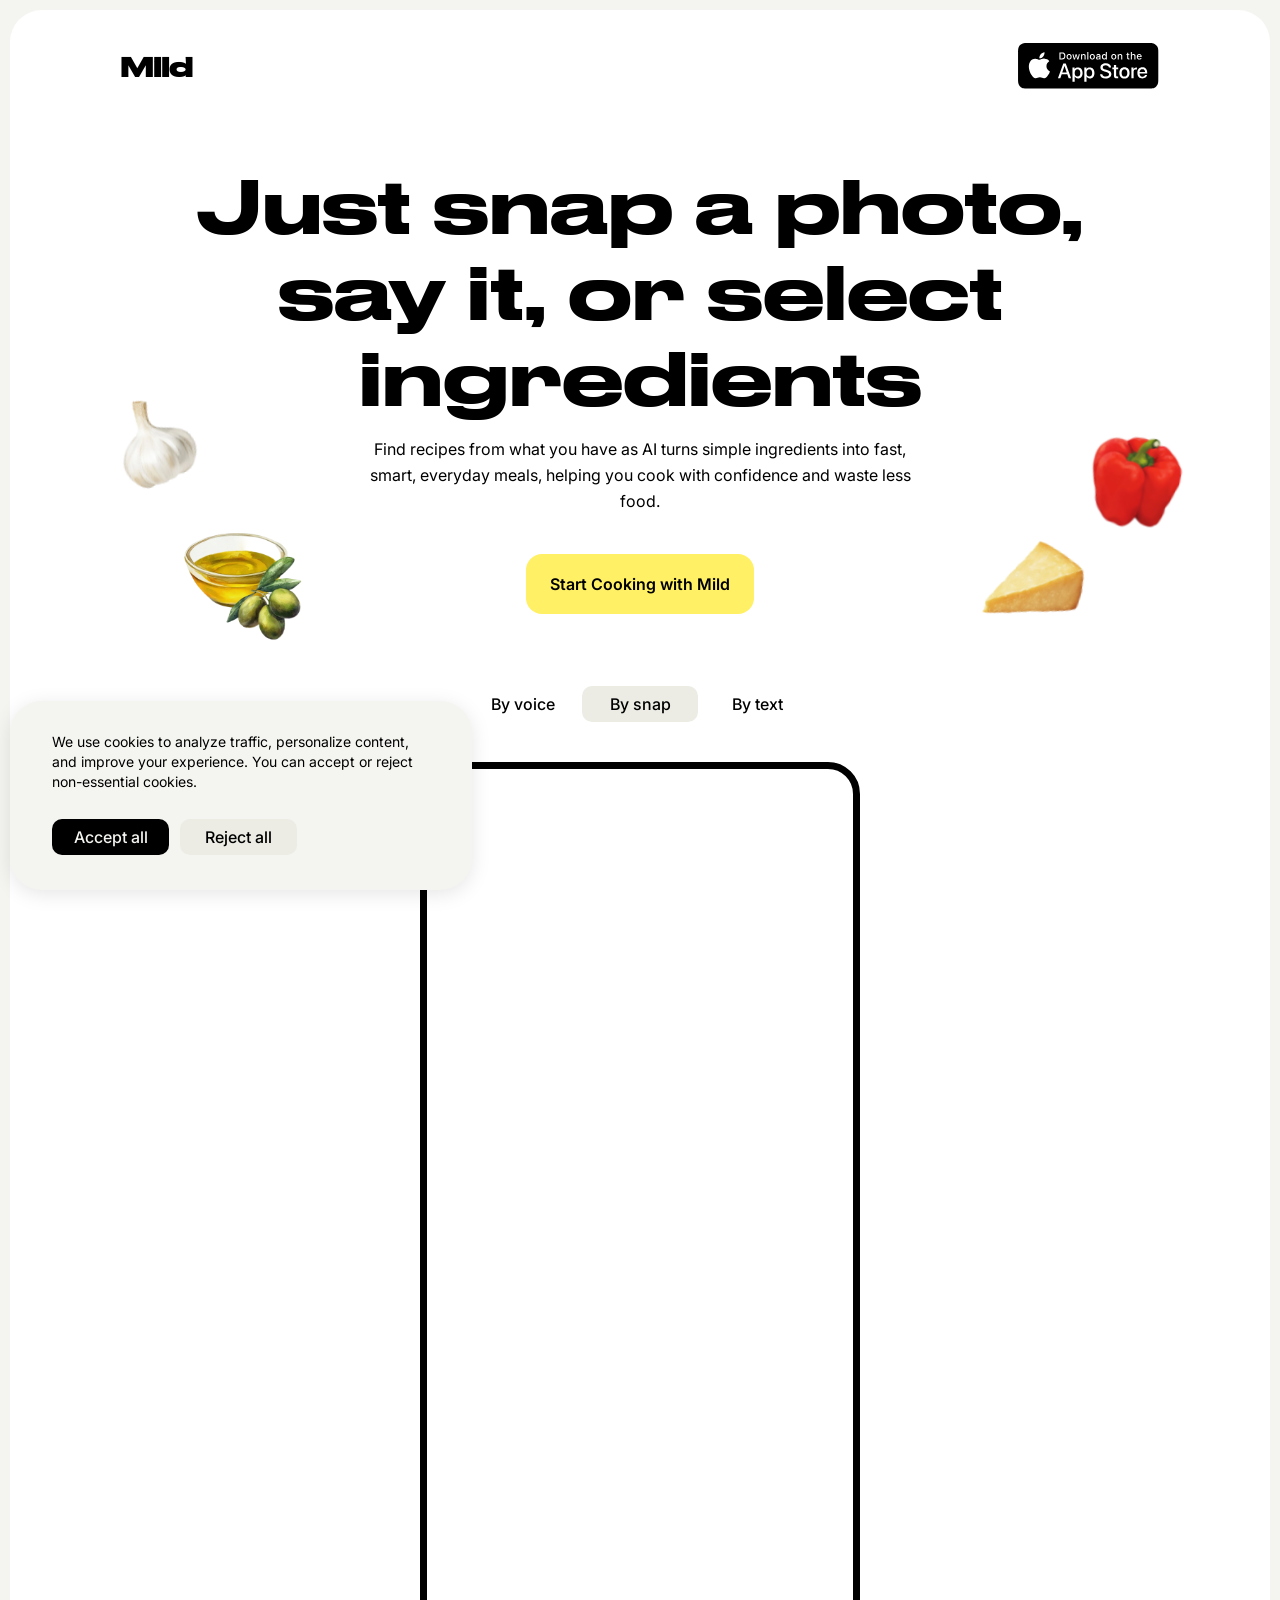
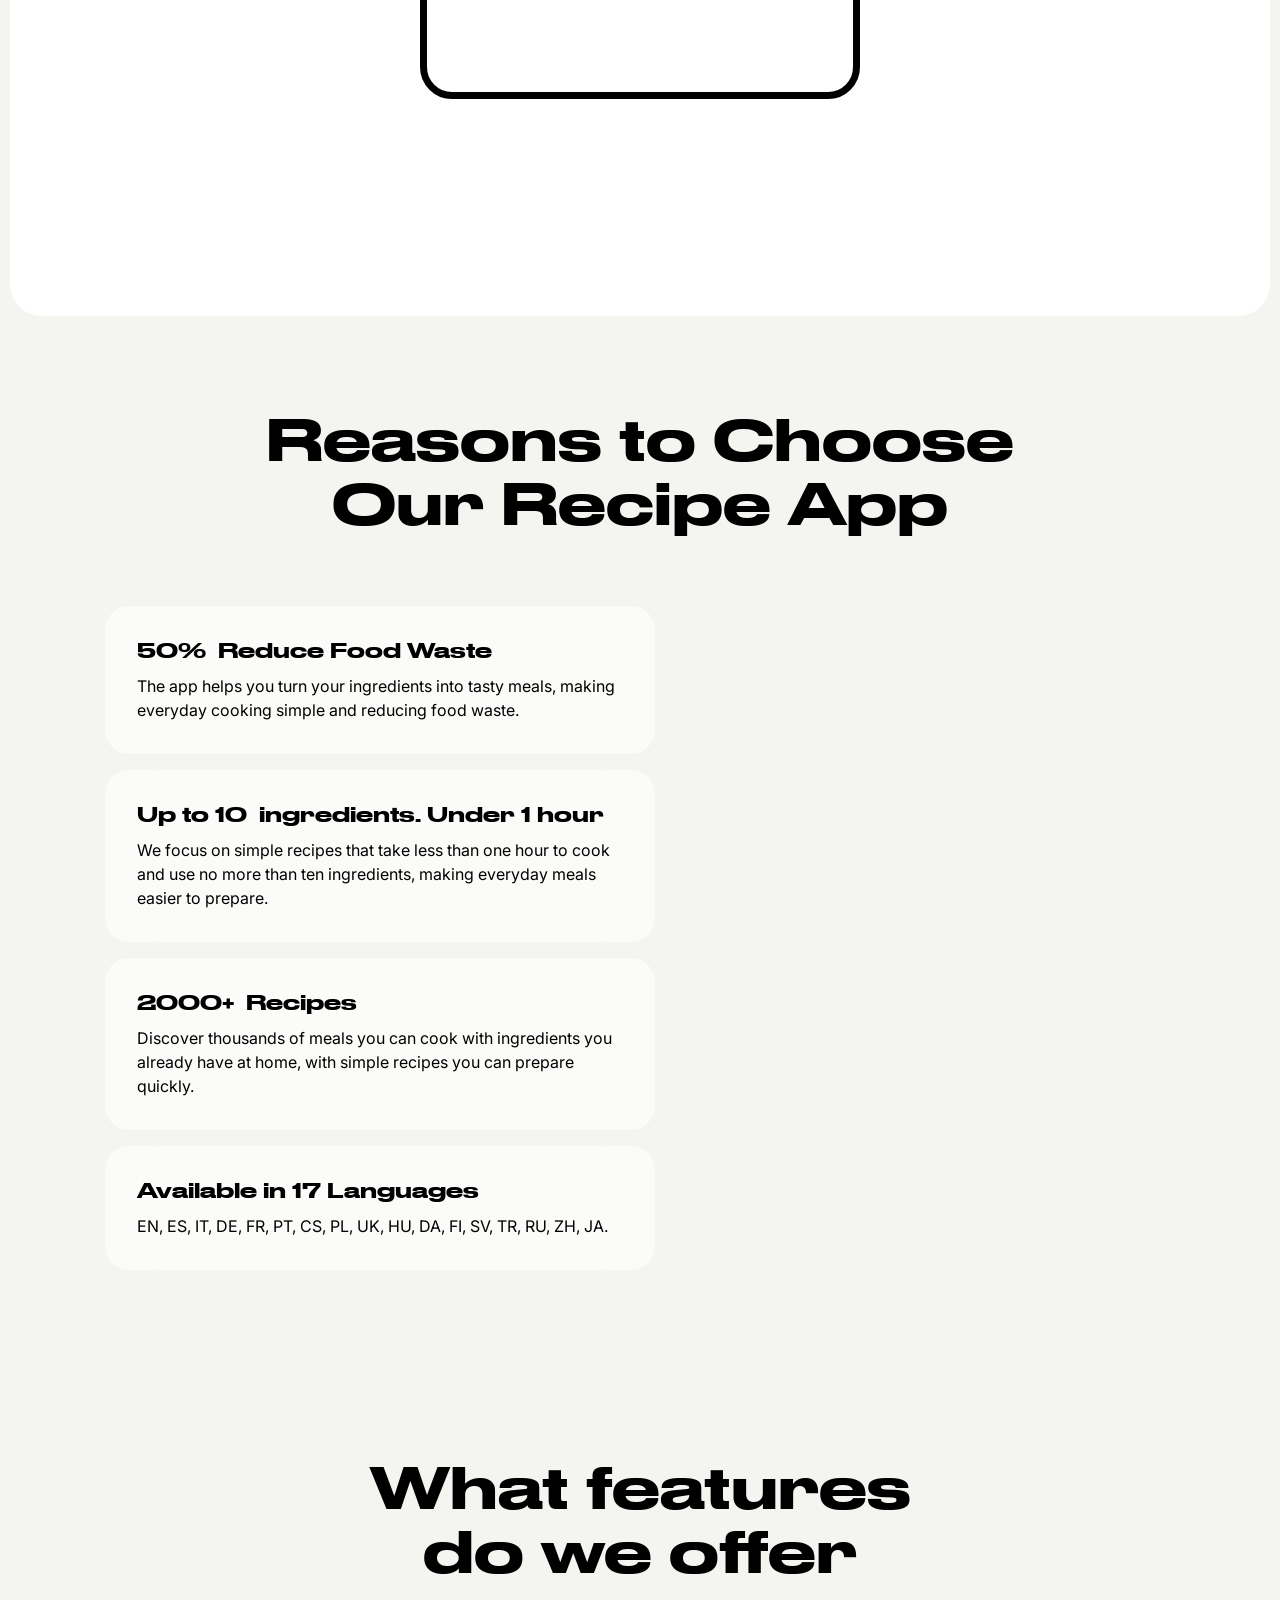
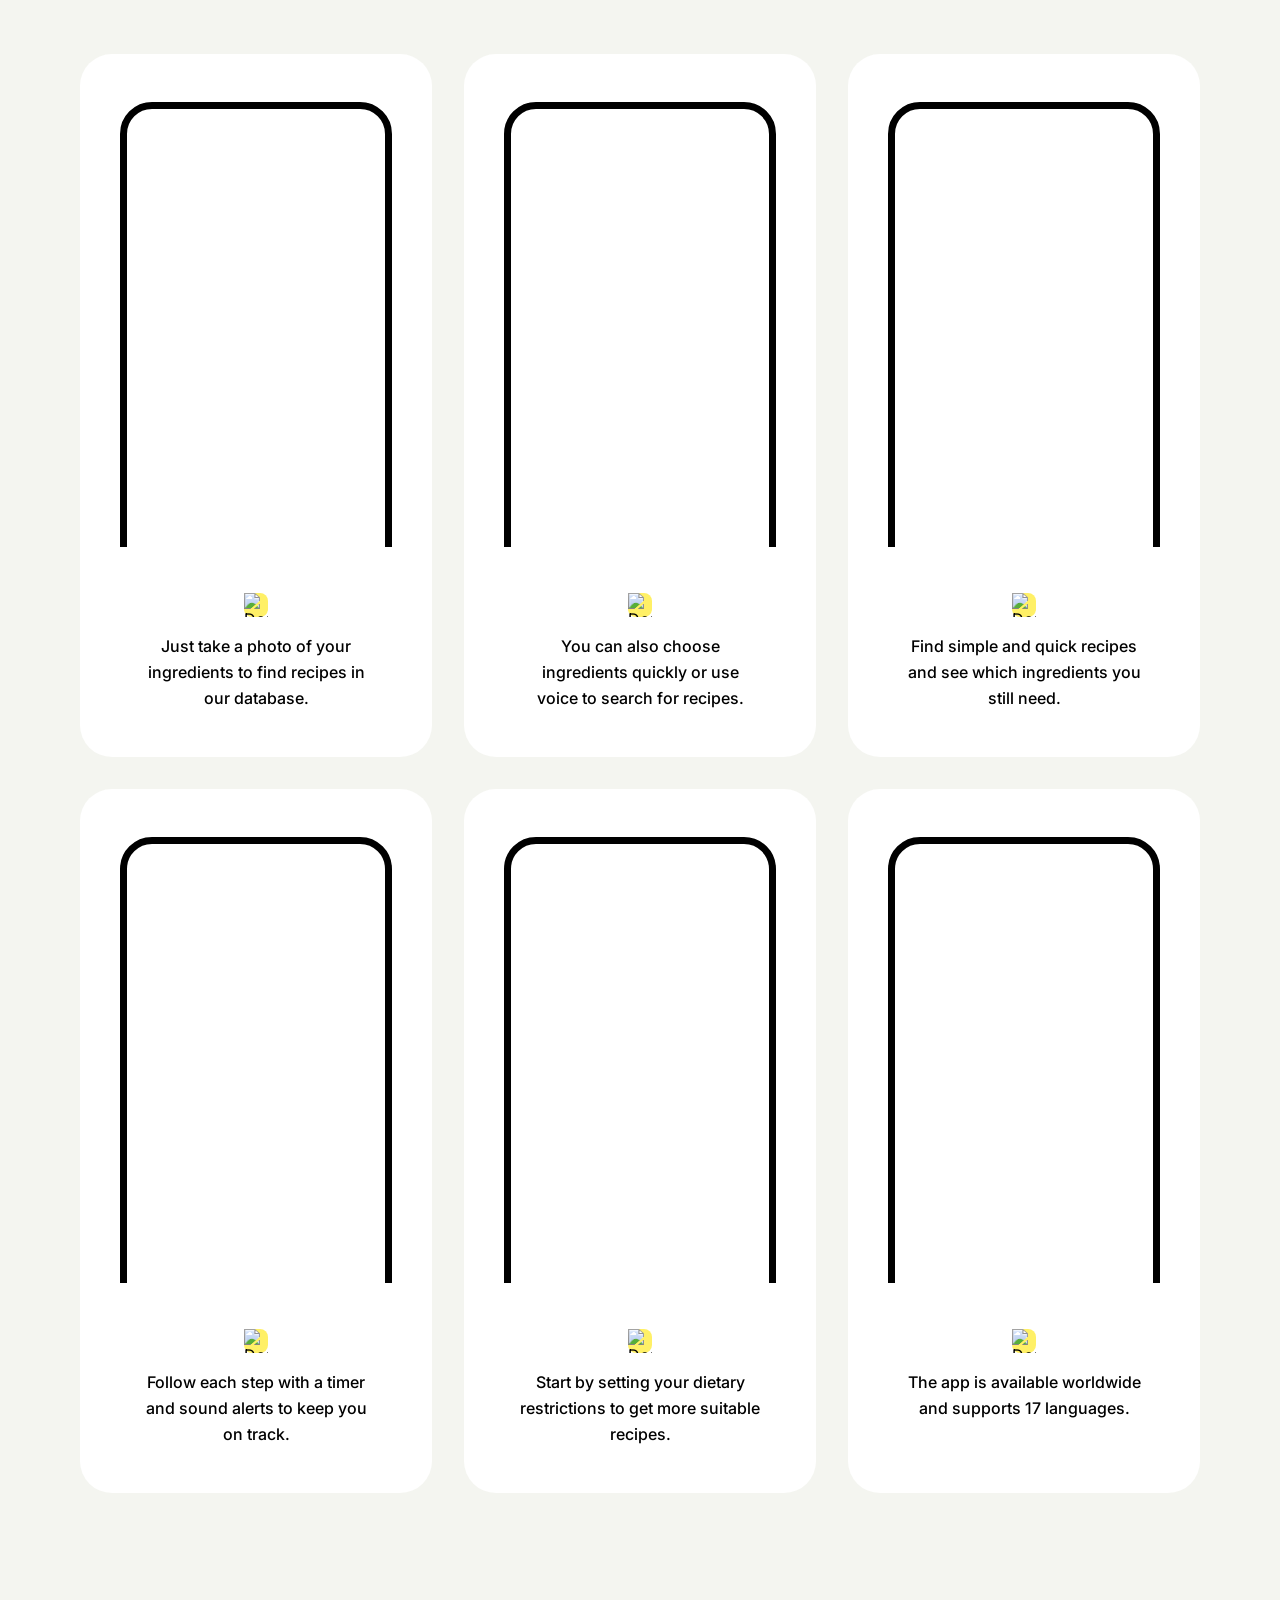
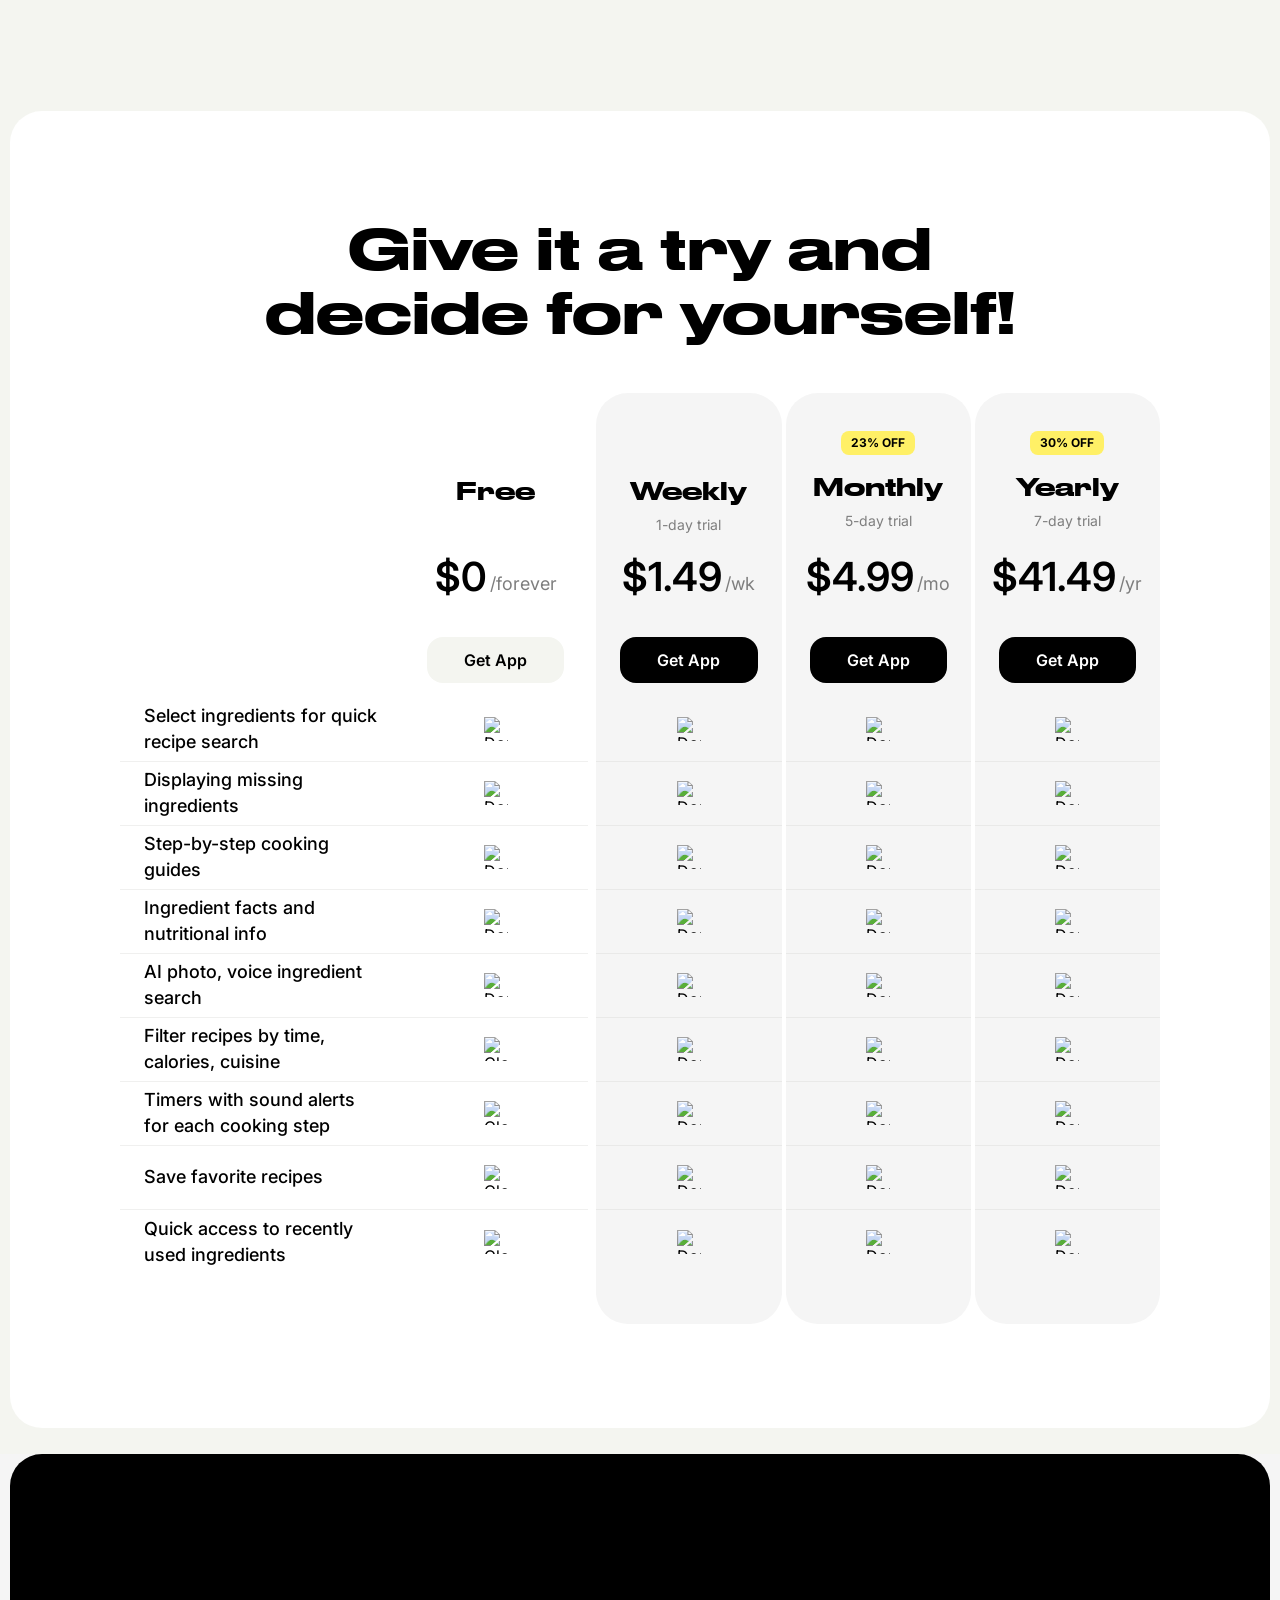
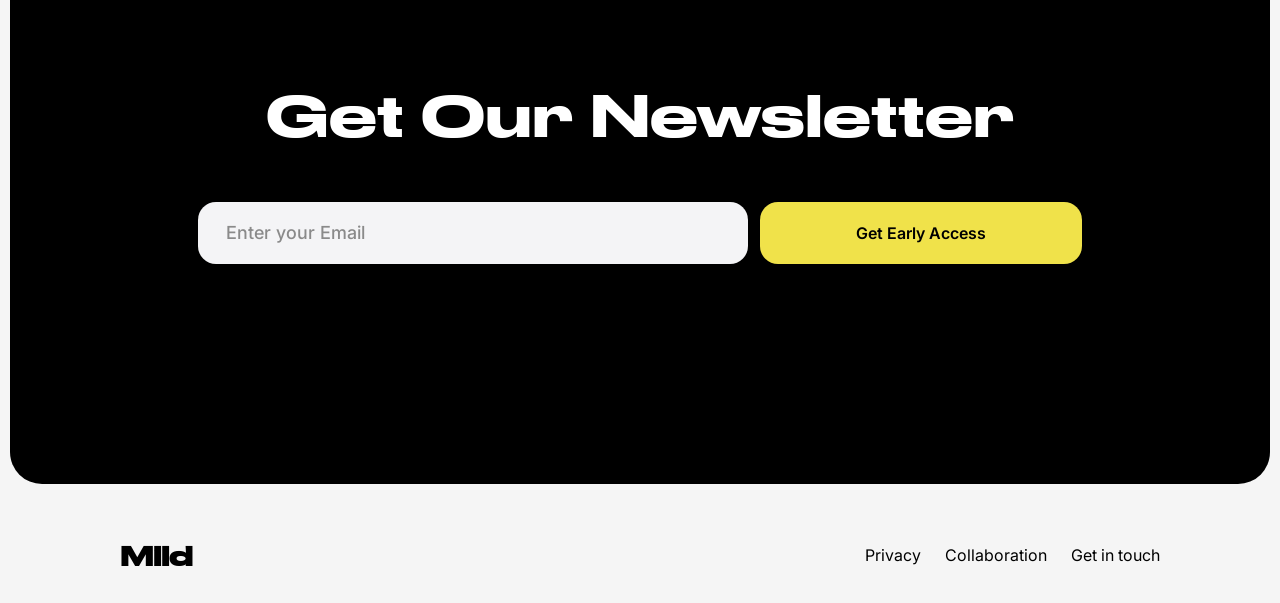
==== commit 29f99bcb: "Increase feature-card padding-bottom to 80px - feature-card padding-bottom: 80px - Restore original " ====
--- a/index.html
+++ b/index.html
@@ -312,7 +312,7 @@
         <div class="features-carousel-wrapper">
             <div class="features-grid">
             <div class="feature-card" data-number="1">
-                <video class="phone-video" muted loop playsinline preload="auto">
+                <video class="phone-video" muted loop playsinline preload="none">
                     <source src="Video/WEB_1_sizeX3.mp4" type="video/mp4">
                 </video>
                 <div class="feature-description">
@@ -324,7 +324,7 @@
             </div>
             
             <div class="feature-card" data-number="2">
-                <video class="phone-video" muted loop playsinline preload="auto">
+                <video class="phone-video" muted loop playsinline preload="none">
                     <source src="Video/WEB_2_sizeX3.mp4" type="video/mp4">
                 </video>
                 <div class="feature-description">
@@ -336,7 +336,7 @@
             </div>
             
             <div class="feature-card" data-number="3">
-                <video class="phone-video" muted loop playsinline preload="auto">
+                <video class="phone-video" muted loop playsinline preload="none">
                     <source src="Video/WEB_3_sizeX3.mp4" type="video/mp4">
                 </video>
                 <div class="feature-description">
@@ -348,7 +348,7 @@
             </div>
             
             <div class="feature-card" data-number="4">
-                <video class="phone-video" muted loop playsinline preload="auto">
+                <video class="phone-video" muted loop playsinline preload="none">
                     <source src="Video/WEB_4_sizeX3.mp4" type="video/mp4">
                 </video>
                 <div class="feature-description">
@@ -360,7 +360,7 @@
             </div>
             
             <div class="feature-card" data-number="5">
-                <video class="phone-video" muted loop playsinline preload="auto">
+                <video class="phone-video" muted loop playsinline preload="none">
                     <source src="Video/WEB_5_sizeX3.mp4" type="video/mp4">
                 </video>
                 <div class="feature-description">
@@ -372,7 +372,7 @@
             </div>
             
             <div class="feature-card" data-number="6">
-                <video class="phone-video" muted loop playsinline preload="auto">
+                <video class="phone-video" muted loop playsinline preload="none">
                     <source src="Video/WEB_6_sizeX3.mp4" type="video/mp4">
                 </video>
                 <div class="feature-description">
--- a/styles.css
+++ b/styles.css
@@ -28,7 +28,7 @@
 body {
     font-family: 'Inter', sans-serif;
     background-color: var(--background-dark);
-    cursor: url("data:image/svg+xml,%3Csvg xmlns='http://www.w3.org/2000/svg' width='24' height='24' viewBox='0 0 24 24'%3E%3Cg transform='rotate(200 12 12)'%3E%3Cpath d='M2.27 21.7s9.87-3.5 12.73-6.36a4.5 4.5 0 0 0-6.36-6.37C5.77 11.84 2.27 21.7 2.27 21.7z' fill='%23FF6B35'/%3E%3Cpath d='M22 9s-1.33-2-3.5-2C16.86 7 15 9 15 9s1.33 2 3.5 2S22 9 22 9z' fill='%2322C55E'/%3E%3Cpath d='M15 2s-2 1.33-2 3.5S15 9 15 9s2-1.84 2-3.5C17 3.33 15 2 15 2z' fill='%2322C55E'/%3E%3C/g%3E%3C/svg%3E") 0 0, auto;
+    cursor: url("data:image/svg+xml,%3Csvg xmlns='http://www.w3.org/2000/svg' width='24' height='24' viewBox='0 0 24 24'%3E%3Cg transform='rotate(90 12 12)'%3E%3Cpath d='M2.27 21.7s9.87-3.5 12.73-6.36a4.5 4.5 0 0 0-6.36-6.37C5.77 11.84 2.27 21.7 2.27 21.7z' fill='%23FF6B35'/%3E%3Cpath d='M22 9s-1.33-2-3.5-2C16.86 7 15 9 15 9s1.33 2 3.5 2S22 9 22 9z' fill='%2322C55E'/%3E%3Cpath d='M15 2s-2 1.33-2 3.5S15 9 15 9s2-1.84 2-3.5C17 3.33 15 2 15 2z' fill='%2322C55E'/%3E%3C/g%3E%3C/svg%3E") 0 12, auto;
 }
 
 .header {
@@ -533,9 +533,13 @@
 
 .hero-frame-video {
     width: 100%;
-    height: 100%;
-    object-fit: contain;
+    aspect-ratio: 406 / 865;
+    object-fit: cover;
+    object-position: top center;
     display: block;
+    border-radius: min(36px, 2.5vw);
+    border: min(8px, 0.56vw) solid black;
+    box-sizing: border-box;
 }
 
 /* Video Preloader Styles */
@@ -1063,7 +1067,7 @@
     height: 100%;
     min-width: 300px;
     padding-top: 48px;
-    padding-bottom: 40px;
+    padding-bottom: 80px;
     padding-left: 40px;
     padding-right: 40px;
     background: white;
@@ -1115,12 +1119,12 @@
 
 .phone-video {
     width: 100%;
-    height: 100%;
-    object-fit: contain;
+    aspect-ratio: 420 / 910;
+    object-fit: cover;
     object-position: top center;
     display: block;
-    border-radius: 30px;
-    border: 10px solid black;
+    border-radius: min(36px, 2.5vw);
+    border: min(8px, 0.56vw) solid black;
     box-sizing: border-box;
 }
 
@@ -1426,9 +1430,12 @@
     
     .hero-frame-video {
         width: 100% !important;
-        height: 100% !important;
-        object-fit: contain !important;
-        border-radius: 36px !important;
+        aspect-ratio: 406 / 865;
+        object-fit: cover !important;
+        object-position: top center;
+        border-radius: 10vw !important;
+        border: 2vw solid black;
+        box-sizing: border-box;
     }
     
     .phone-status-bar {
@@ -1639,13 +1646,13 @@
     
     .feature-card .phone-video {
         width: 100%;
-        height: 100%;
+        aspect-ratio: 420 / 910;
         object-fit: cover;
         object-position: center center;
         display: block;
         margin: 0 auto;
-        border-radius: 40px;
-        border: 8px solid black;
+        border-radius: 10vw;
+        border: 2vw solid black;
         box-sizing: border-box;
     }
     
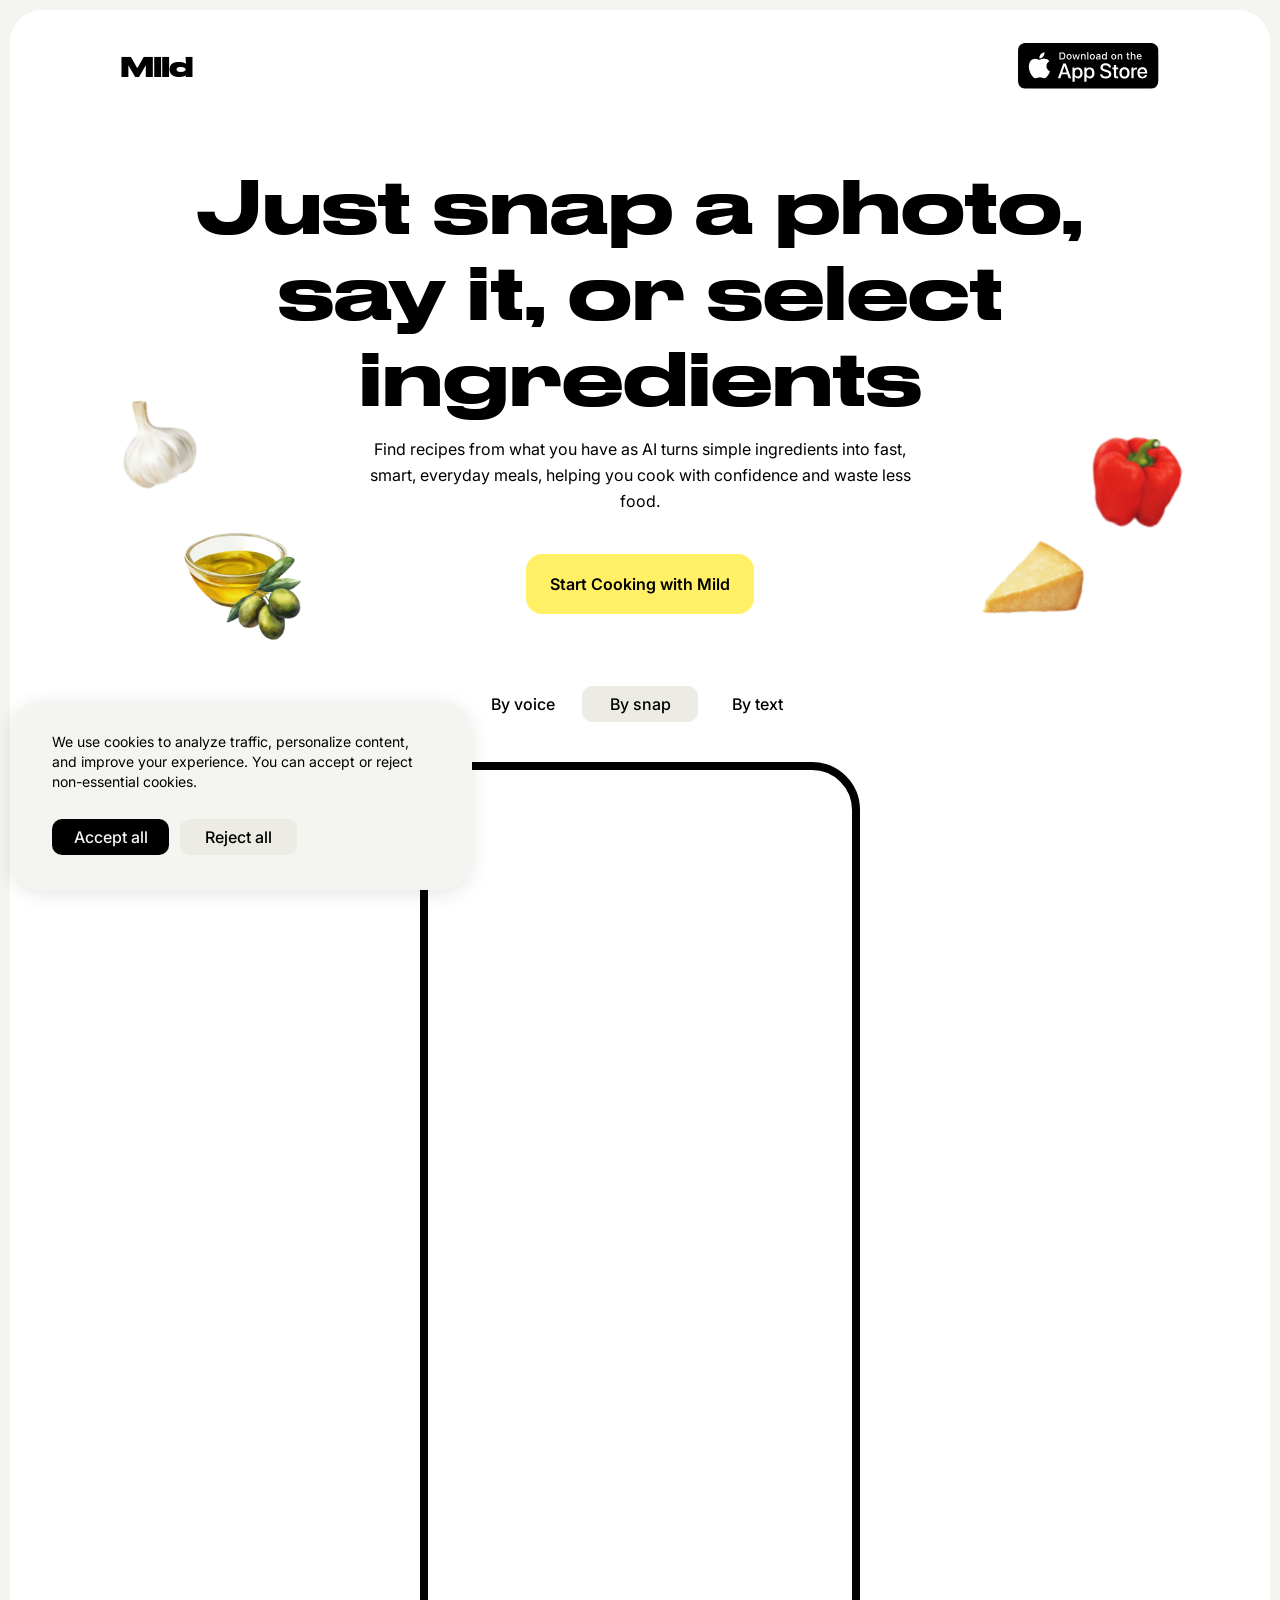
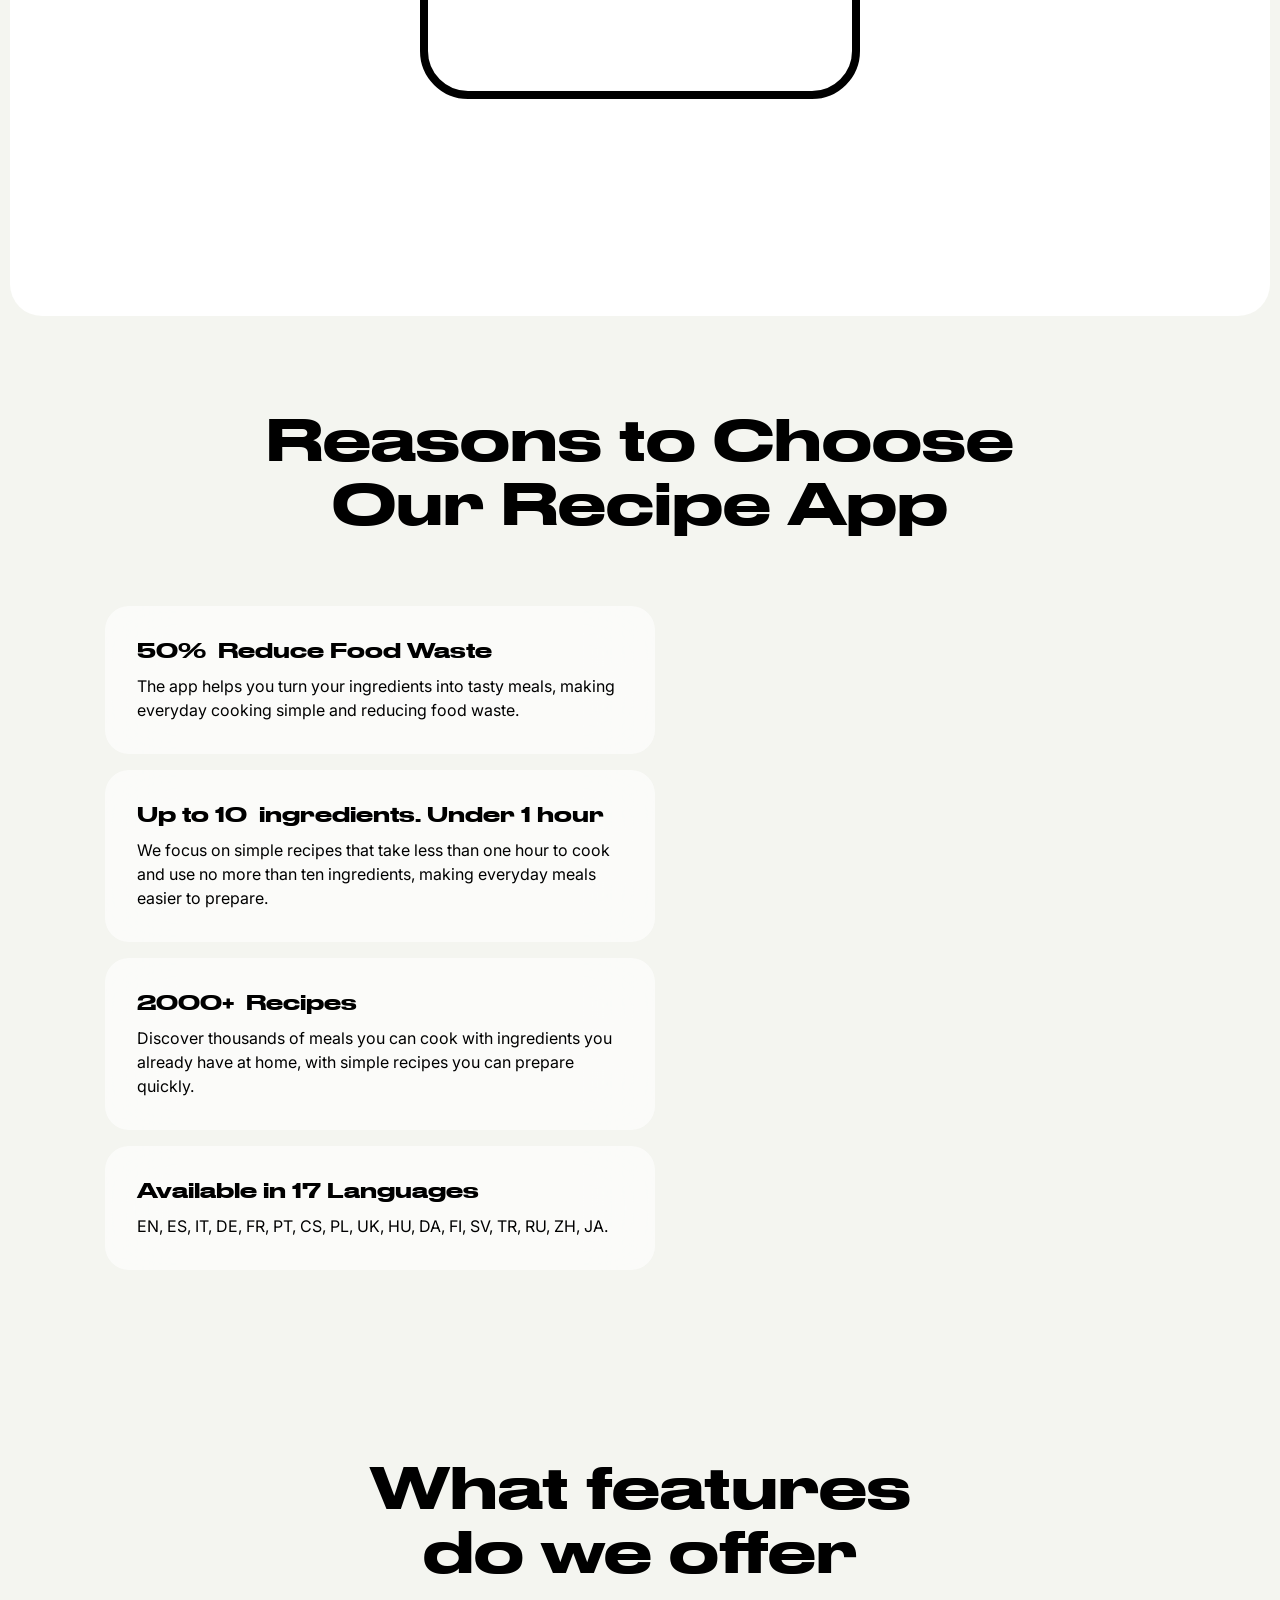
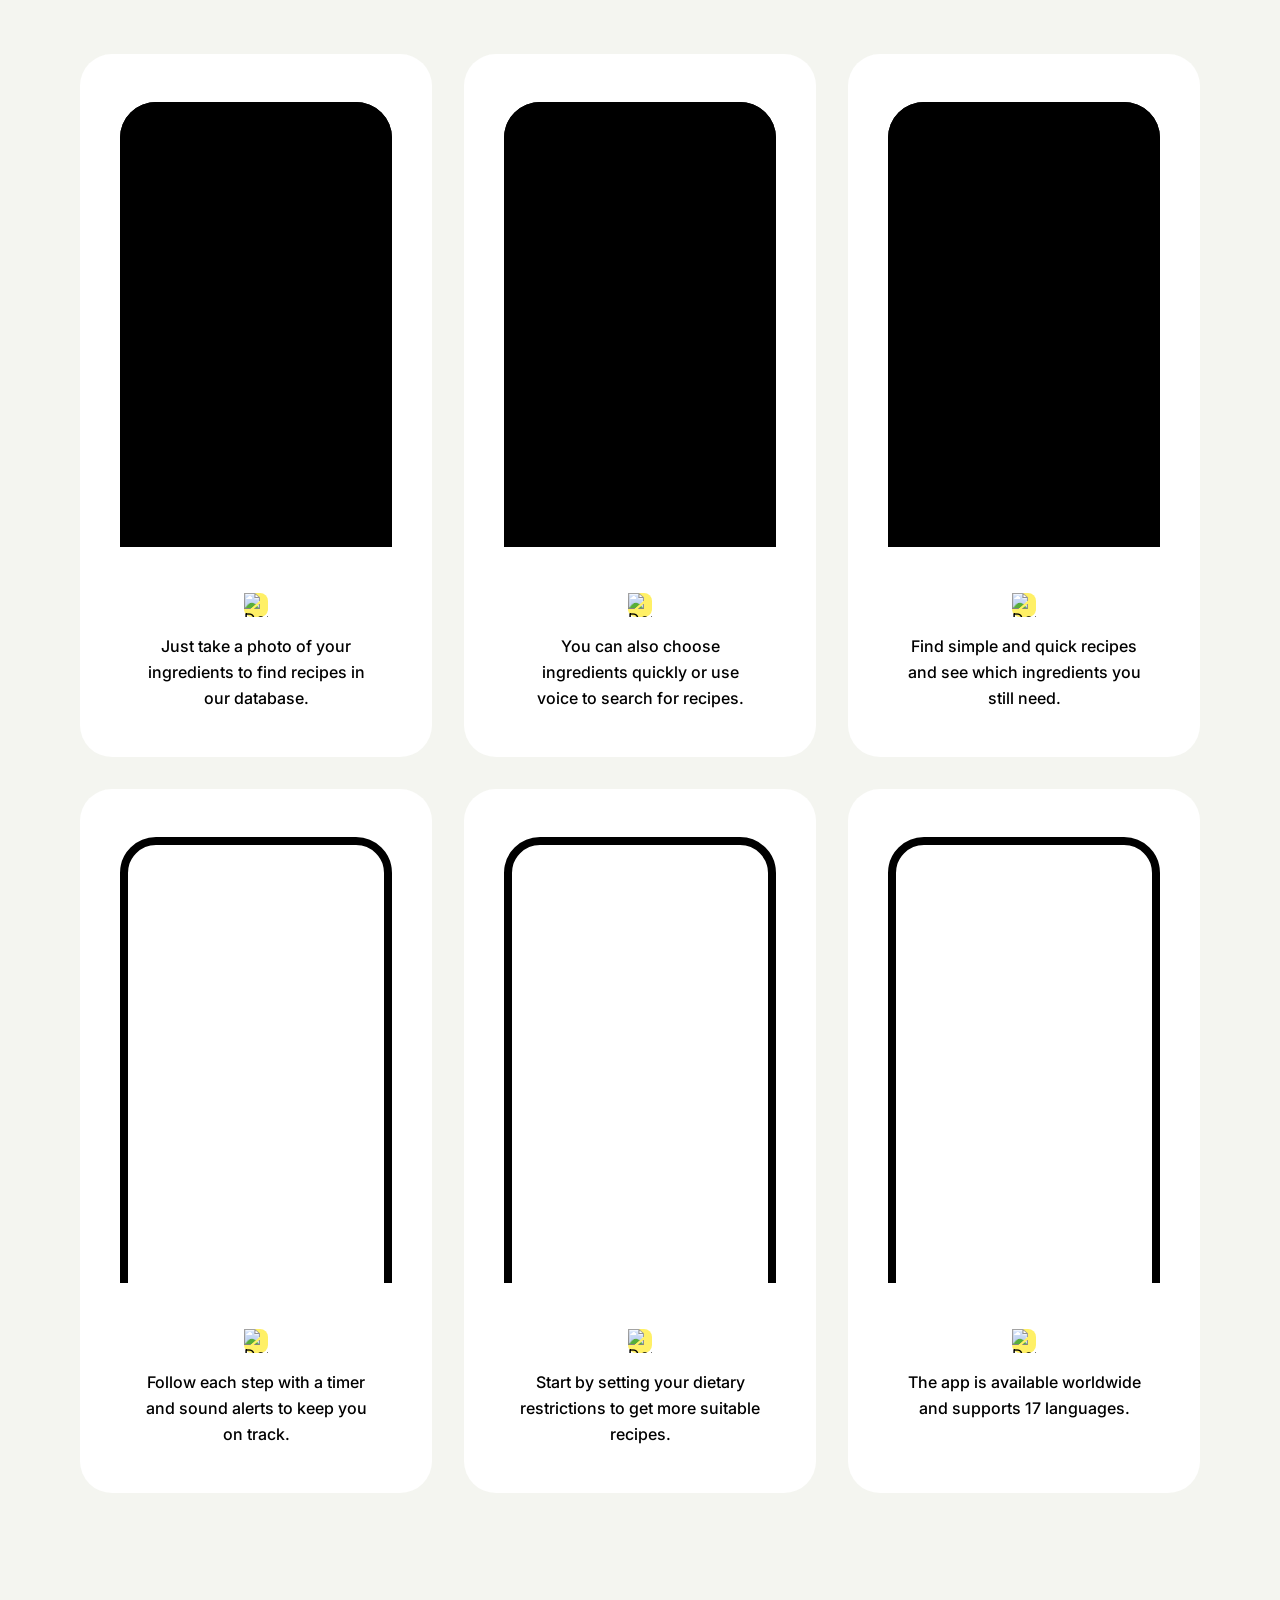
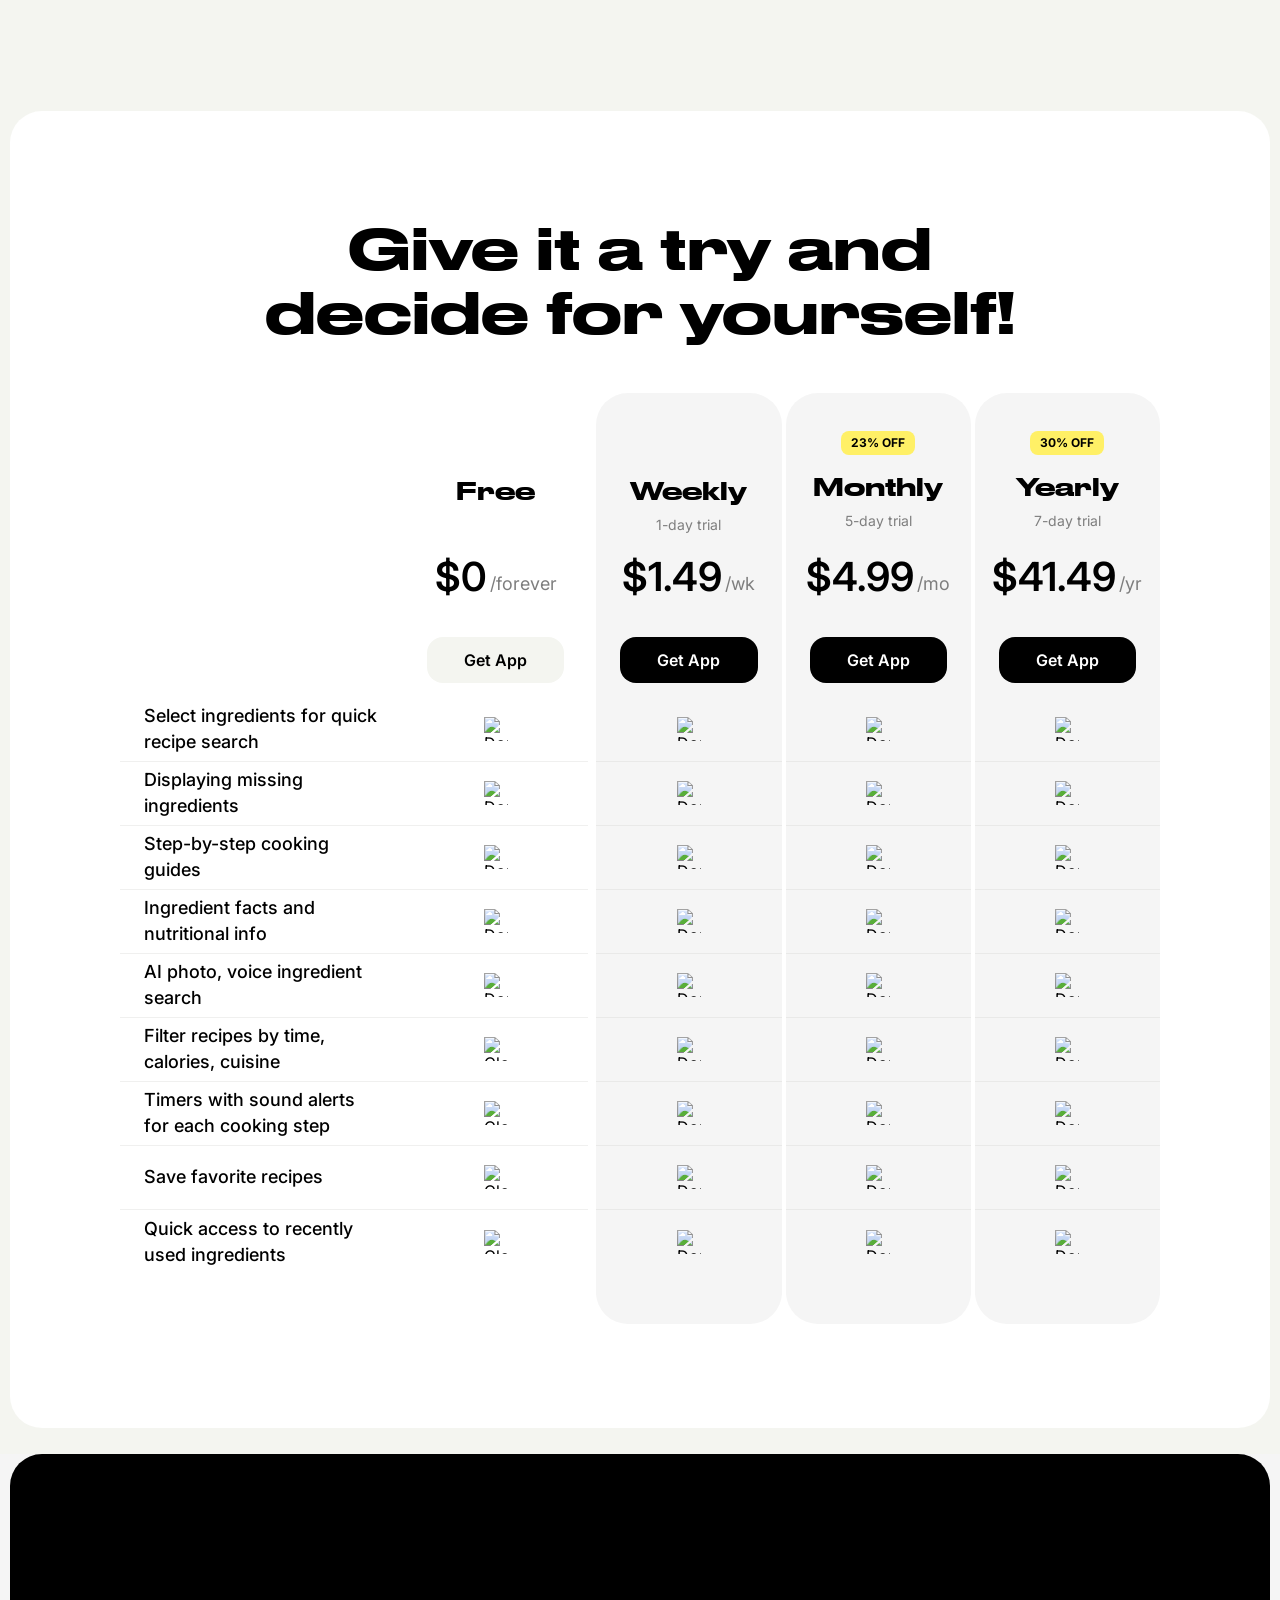
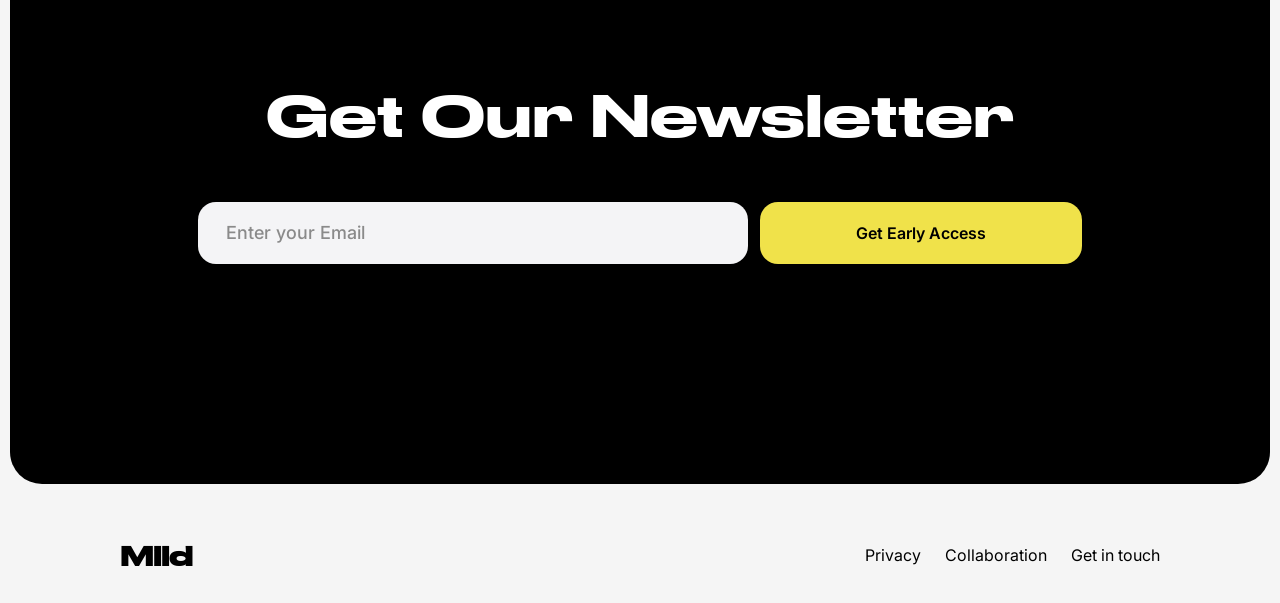
==== commit 671b4288: "Wrap first 3 videos in div with black background to eliminate white gap" ====
--- a/index.html
+++ b/index.html
@@ -312,9 +312,11 @@
         <div class="features-carousel-wrapper">
             <div class="features-grid">
             <div class="feature-card" data-number="1">
-                <video class="phone-video" muted loop playsinline preload="none">
-                    <source src="Video/WEB_1_sizeX3.mp4" type="video/mp4">
-                </video>
+                <div class="video-wrapper">
+                    <video class="phone-video" muted loop playsinline preload="none">
+                        <source src="Video/WEB_1_sizeX3.mp4" type="video/mp4">
+                    </video>
+                </div>
                 <div class="feature-description">
                     <div class="feature-icon">
                         <img src="images/Icons/done.svg" alt="Done" class="feature-icon-img">
@@ -324,9 +326,11 @@
             </div>
             
             <div class="feature-card" data-number="2">
-                <video class="phone-video" muted loop playsinline preload="none">
-                    <source src="Video/WEB_2_sizeX3.mp4" type="video/mp4">
-                </video>
+                <div class="video-wrapper">
+                    <video class="phone-video" muted loop playsinline preload="none">
+                        <source src="Video/WEB_2_sizeX3.mp4" type="video/mp4">
+                    </video>
+                </div>
                 <div class="feature-description">
                     <div class="feature-icon">
                         <img src="images/Icons/done.svg" alt="Done" class="feature-icon-img">
@@ -336,9 +340,11 @@
             </div>
             
             <div class="feature-card" data-number="3">
-                <video class="phone-video" muted loop playsinline preload="none">
-                    <source src="Video/WEB_3_sizeX3.mp4" type="video/mp4">
-                </video>
+                <div class="video-wrapper">
+                    <video class="phone-video" muted loop playsinline preload="none">
+                        <source src="Video/WEB_3_sizeX3.mp4" type="video/mp4">
+                    </video>
+                </div>
                 <div class="feature-description">
                     <div class="feature-icon">
                         <img src="images/Icons/done.svg" alt="Done" class="feature-icon-img">
--- a/styles.css
+++ b/styles.css
@@ -537,8 +537,8 @@
     object-fit: cover;
     object-position: top center;
     display: block;
-    border-radius: min(36px, 2.5vw);
-    border: min(8px, 0.56vw) solid black;
+    border-radius: 48px;
+    border: 8px solid black;
     box-sizing: border-box;
 }
 
@@ -1117,14 +1117,21 @@
     pointer-events: none;
 }
 
+.video-wrapper {
+    background: black;
+    border-radius: 36px;
+    display: inline-block;
+}
+
 .phone-video {
     width: 100%;
+    max-width: 312px;
     aspect-ratio: 420 / 910;
     object-fit: cover;
     object-position: top center;
     display: block;
-    border-radius: min(36px, 2.5vw);
-    border: min(8px, 0.56vw) solid black;
+    border-radius: 36px;
+    border: 8px solid black;
     box-sizing: border-box;
 }
 
@@ -1430,7 +1437,7 @@
     
     .hero-frame-video {
         width: 100% !important;
-        aspect-ratio: 406 / 865;
+        aspect-ratio: 404 / 863;
         object-fit: cover !important;
         object-position: top center;
         border-radius: 10vw !important;
@@ -1644,16 +1651,23 @@
         margin: 0;
     }
     
+    .feature-card .video-wrapper {
+        background: black;
+        border-radius: 10vw;
+        width: 100%;
+    }
+    
     .feature-card .phone-video {
-        width: 100%;
-        aspect-ratio: 420 / 910;
+        width: calc(100% - 2px);
+        aspect-ratio: 418 / 910;
         object-fit: cover;
         object-position: center center;
         display: block;
-        margin: 0 auto;
+        margin: 1px auto -1px;
         border-radius: 10vw;
         border: 2vw solid black;
         box-sizing: border-box;
+        background: black;
     }
     
     .feature-card .phone-image {
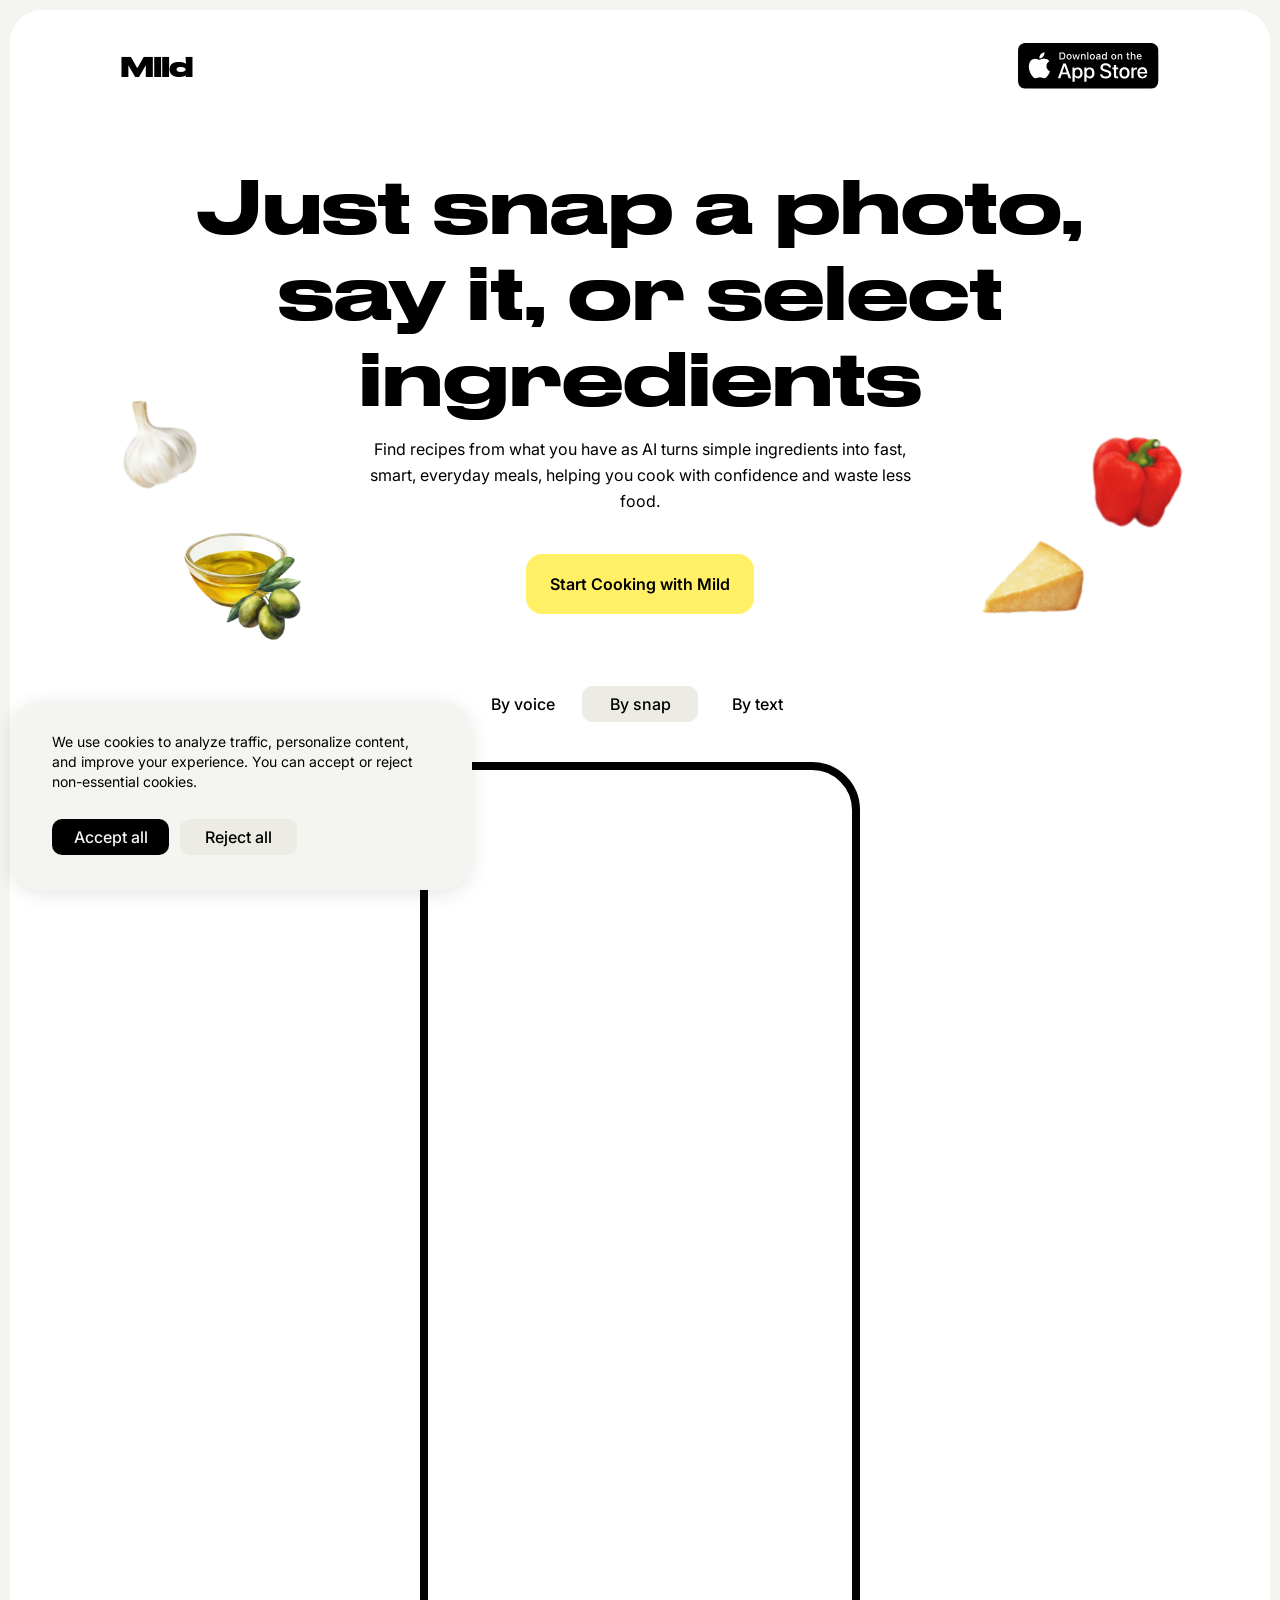
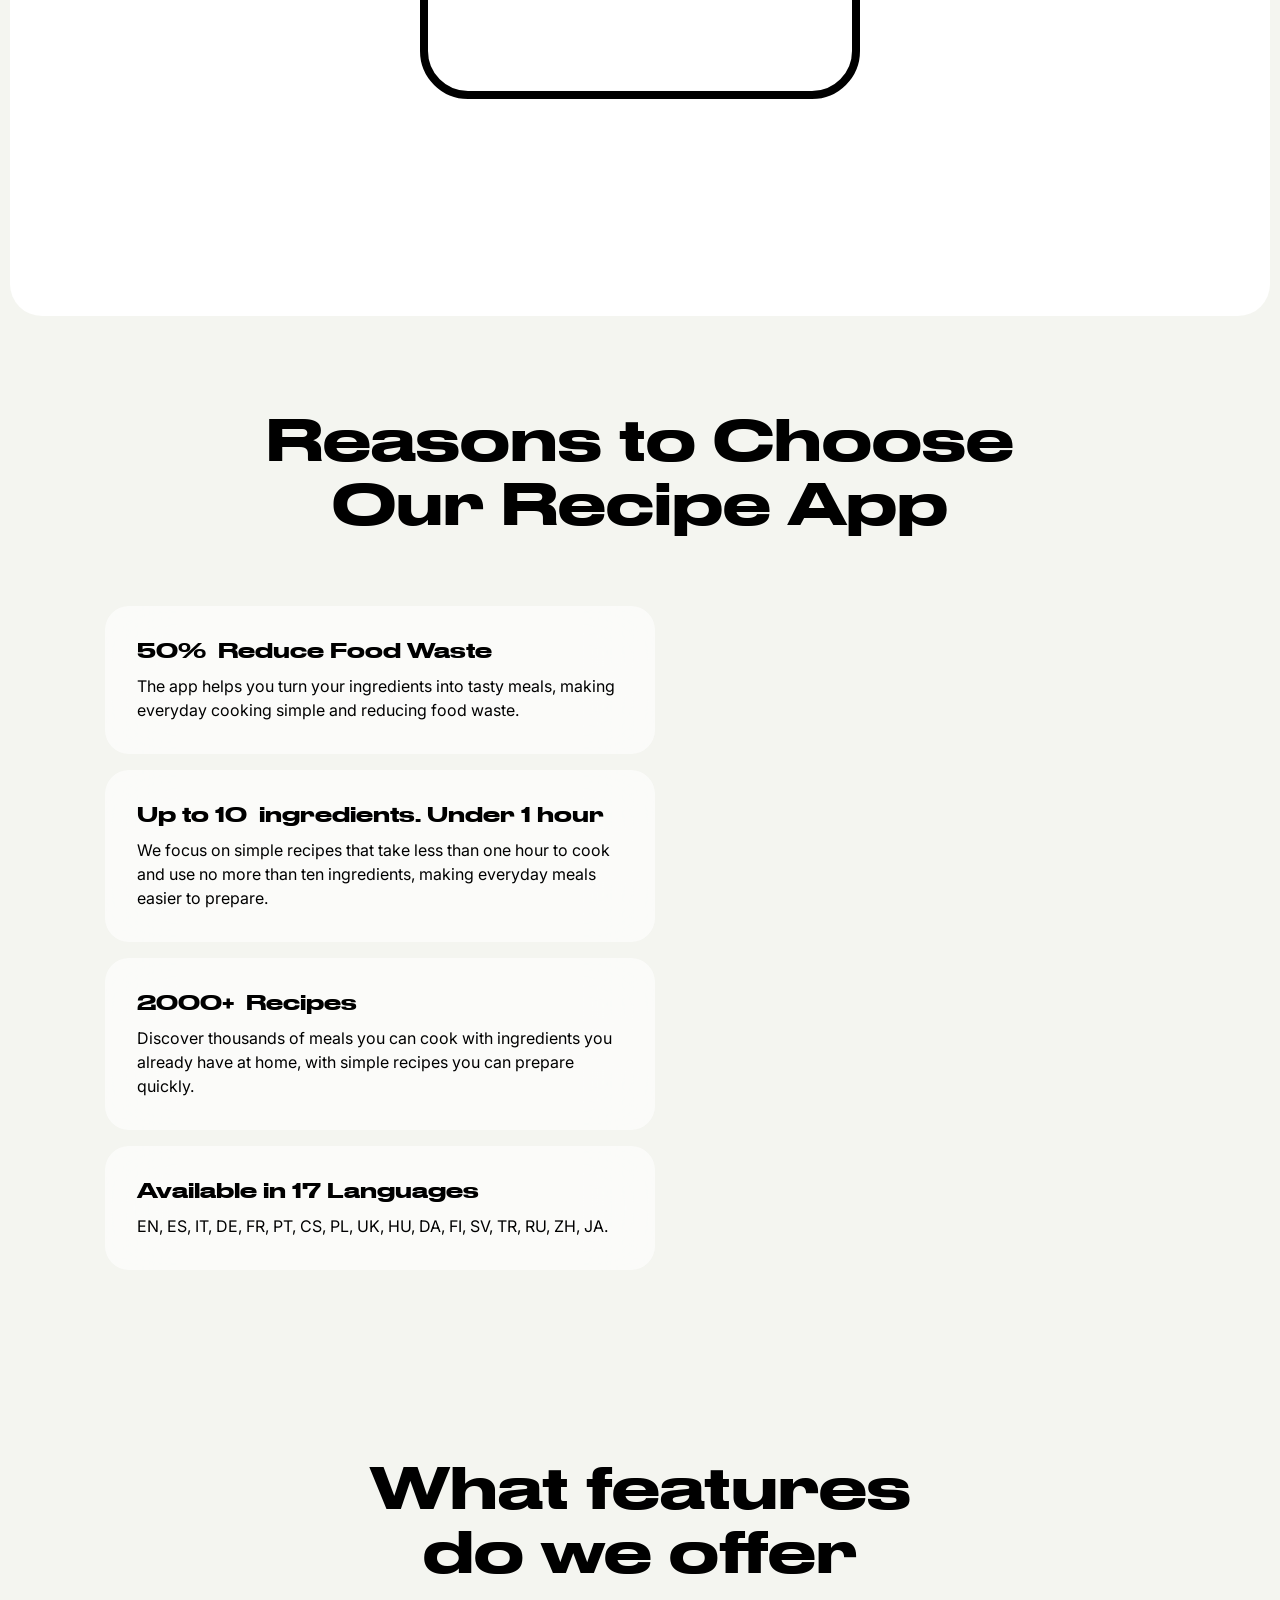
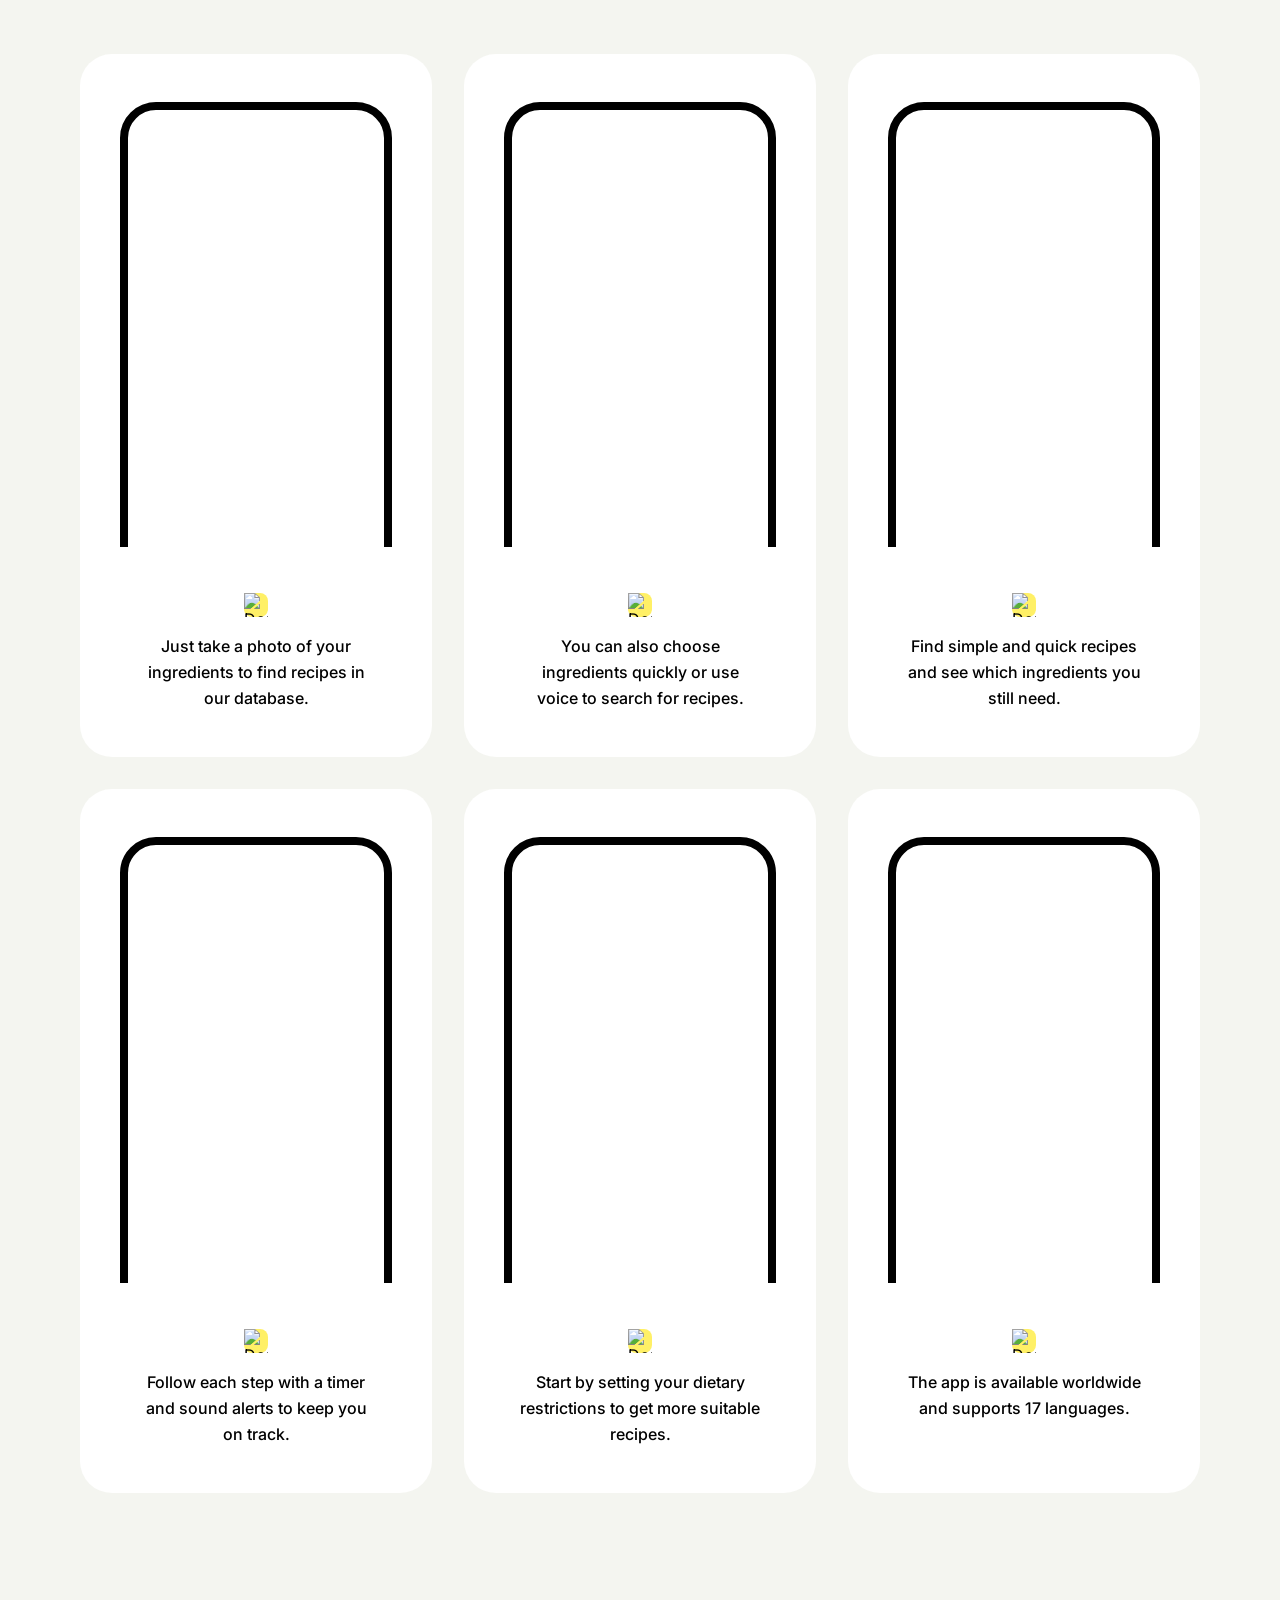
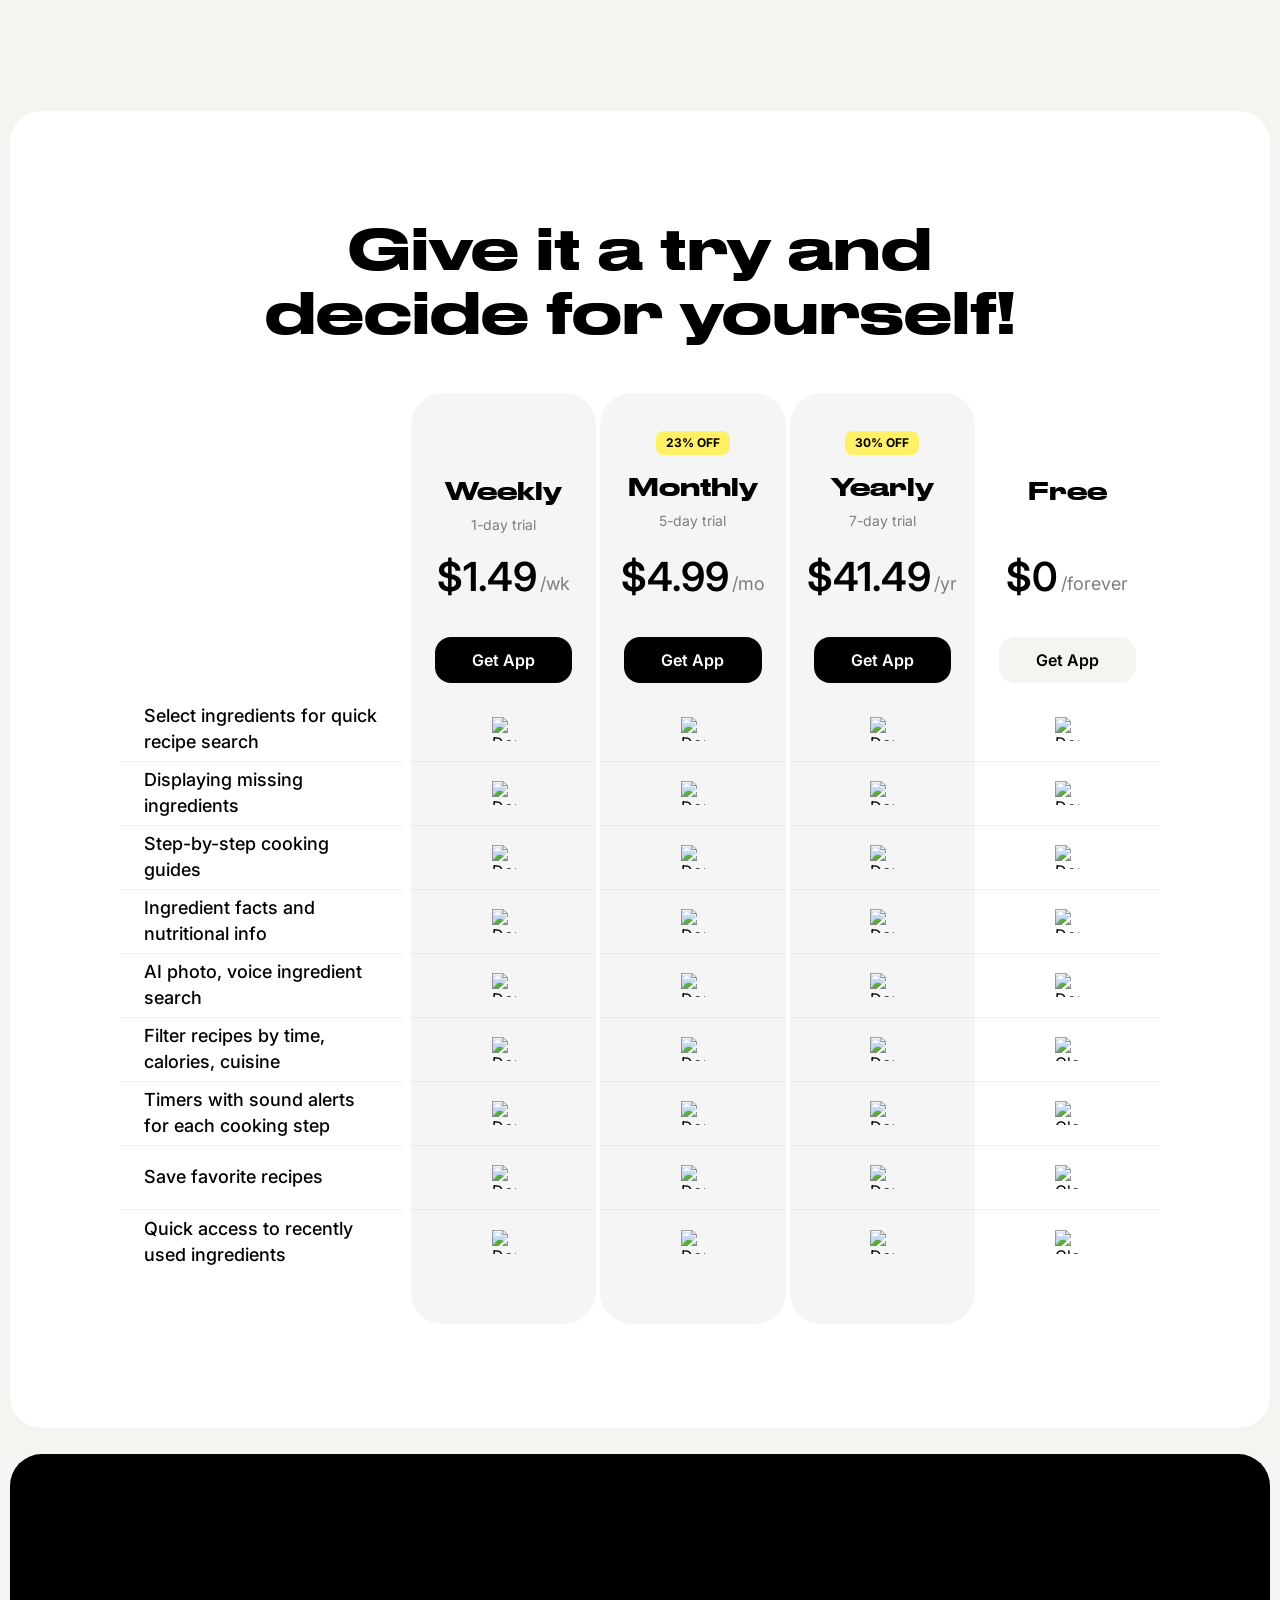
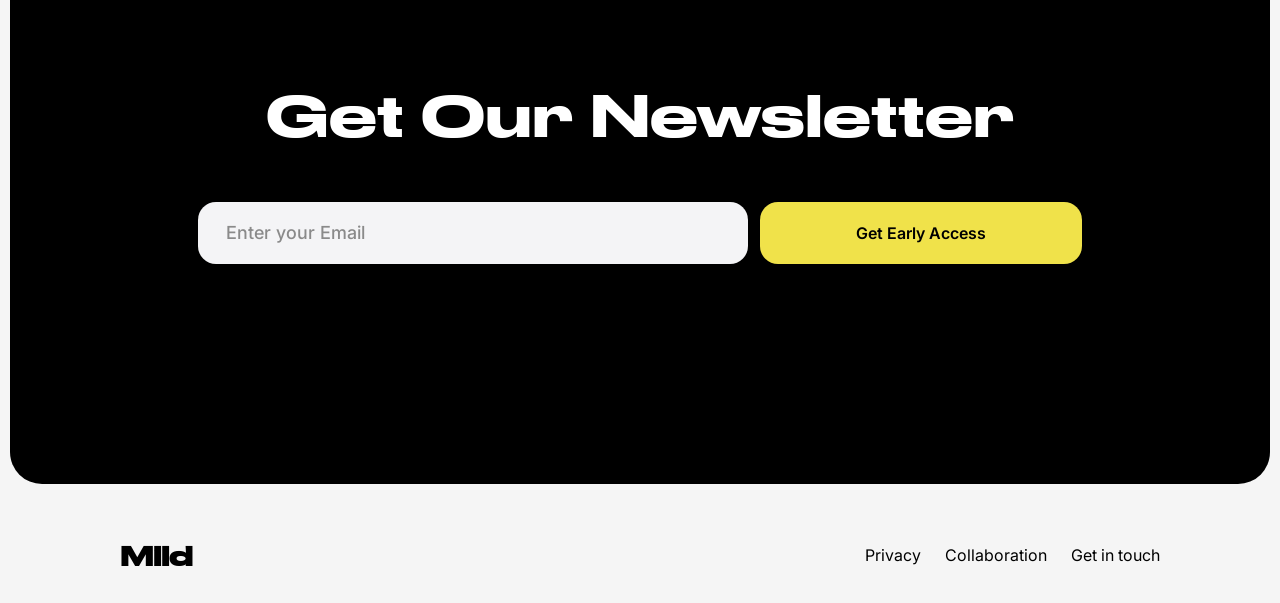
==== commit 60b7aa34: "Change modal video source to waiting.mp4" ====
--- a/index.html
+++ b/index.html
@@ -212,7 +212,7 @@
                         </div>
                     </div>
                     <div class="actions-section">
-                        <img src="images/App_Store_Badge.svg" alt="Download on the App Store" class="app-store-badge">
+                        <img src="images/App_Store_Badge.svg" alt="Download on the App Store" class="app-store-badge" id="openWaitlistModal" style="cursor: pointer;">
                     </div>
                 </div>
             </header>
@@ -312,11 +312,9 @@
         <div class="features-carousel-wrapper">
             <div class="features-grid">
             <div class="feature-card" data-number="1">
-                <div class="video-wrapper">
-                    <video class="phone-video" muted loop playsinline preload="none">
-                        <source src="Video/WEB_1_sizeX3.mp4" type="video/mp4">
-                    </video>
-                </div>
+                <video class="phone-video" muted loop playsinline preload="none">
+                    <source src="Video/WEB_1_sizeX3.mp4" type="video/mp4">
+                </video>
                 <div class="feature-description">
                     <div class="feature-icon">
                         <img src="images/Icons/done.svg" alt="Done" class="feature-icon-img">
@@ -326,11 +324,9 @@
             </div>
             
             <div class="feature-card" data-number="2">
-                <div class="video-wrapper">
-                    <video class="phone-video" muted loop playsinline preload="none">
-                        <source src="Video/WEB_2_sizeX3.mp4" type="video/mp4">
-                    </video>
-                </div>
+                <video class="phone-video" muted loop playsinline preload="none">
+                    <source src="Video/WEB_2_sizeX3.mp4" type="video/mp4">
+                </video>
                 <div class="feature-description">
                     <div class="feature-icon">
                         <img src="images/Icons/done.svg" alt="Done" class="feature-icon-img">
@@ -340,11 +336,9 @@
             </div>
             
             <div class="feature-card" data-number="3">
-                <div class="video-wrapper">
-                    <video class="phone-video" muted loop playsinline preload="none">
-                        <source src="Video/WEB_3_sizeX3.mp4" type="video/mp4">
-                    </video>
-                </div>
+                <video class="phone-video" muted loop playsinline preload="none">
+                    <source src="Video/WEB_3_sizeX3.mp4" type="video/mp4">
+                </video>
                 <div class="feature-description">
                     <div class="feature-icon">
                         <img src="images/Icons/done.svg" alt="Done" class="feature-icon-img">
@@ -440,75 +434,6 @@
                         </div>
                     </div>
                     <div class="pricing-plan-group">
-                        <div class="pricing-plan free-plan">
-                            <div class="pricing-plan-content">
-                                <div class="pricing-plan-header">
-                                    <div class="pricing-plan-meta">
-                                        <div class="pricing-plan-title">Free</div>
-                                    </div>
-                                    <div class="pricing-plan-price">
-                                        <span class="price-amount">$0</span>
-                                        <span class="price-period">/forever</span>
-                                    </div>
-                                    <button class="pricing-button pricing-button-free">Get App</button>
-                                </div>
-                                <div class="pricing-feature-check">
-                                    <div class="check-icon check-yes">
-                                        <img src="images/Icons/done.svg" alt="Done" class="check-icon-img">
-                                    </div>
-                                    <div class="pricing-feature-text">Select ingredients for quick recipe search</div>
-                                </div>
-                                <div class="pricing-feature-check">
-                                    <div class="check-icon check-yes">
-                                        <img src="images/Icons/done.svg" alt="Done" class="check-icon-img">
-                                    </div>
-                                    <div class="pricing-feature-text">Displaying missing ingredients</div>
-                                </div>
-                                <div class="pricing-feature-check">
-                                    <div class="check-icon check-yes">
-                                        <img src="images/Icons/done.svg" alt="Done" class="check-icon-img">
-                                    </div>
-                                    <div class="pricing-feature-text">Step-by-step cooking guides</div>
-                                </div>
-                                <div class="pricing-feature-check">
-                                    <div class="check-icon check-yes">
-                                        <img src="images/Icons/done.svg" alt="Done" class="check-icon-img">
-                                    </div>
-                                    <div class="pricing-feature-text">Ingredient facts and nutritional info</div>
-                                </div>
-                                <div class="pricing-feature-check">
-                                    <div class="check-icon check-yes">
-                                        <img src="images/Icons/done.svg" alt="Done" class="check-icon-img">
-                                    </div>
-                                    <div class="pricing-feature-text">AI photo, voice ingredient search</div>
-                                </div>
-                                <div class="pricing-feature-check">
-                                    <div class="check-icon check-no">
-                                        <img src="images/Icons/close.svg" alt="Close" class="check-icon-img-close">
-                                    </div>
-                                    <div class="pricing-feature-text">Filter recipes by time, calories, cuisine</div>
-                                </div>
-                                <div class="pricing-feature-check">
-                                    <div class="check-icon check-no">
-                                        <img src="images/Icons/close.svg" alt="Close" class="check-icon-img-close">
-                                    </div>
-                                    <div class="pricing-feature-text">Timers with sound alerts for each cooking step</div>
-                                </div>
-                                <div class="pricing-feature-check">
-                                    <div class="check-icon check-no">
-                                        <img src="images/Icons/close.svg" alt="Close" class="check-icon-img-close">
-                                    </div>
-                                    <div class="pricing-feature-text">Save favorite recipes</div>
-                                </div>
-                                <div class="pricing-feature-check">
-                                    <div class="check-icon check-no">
-                                        <img src="images/Icons/close.svg" alt="Close" class="check-icon-img-close">
-                                    </div>
-                                    <div class="pricing-feature-text">Quick access to recently used ingredients</div>
-                                </div>
-                            </div>
-                        </div>
-
                         <div class="pricing-plan subscription-plan weekly-plan">
                             <div class="pricing-plan-content">
                                 <div class="pricing-plan-header">
@@ -585,6 +510,36 @@
                                 <div class="pricing-feature-check"><div class="check-icon check-yes"><img src="images/Icons/done.svg" alt="Done" class="check-icon-img"></div><div class="pricing-feature-text">Quick access to recently used ingredients</div></div>
                             </div>
                         </div>
+
+                        <div class="pricing-plan free-plan">
+                            <div class="pricing-plan-content">
+                                <div class="pricing-plan-header">
+                                    <div class="pricing-plan-meta">
+                                        <div class="pricing-plan-title">Free</div>
+                                    </div>
+                                    <div class="pricing-plan-price">
+                                        <span class="price-amount">$0</span>
+                                        <span class="price-period">/forever</span>
+                                    </div>
+                                    <button class="pricing-button pricing-button-free">Get App</button>
+                                </div>
+                                <div class="pricing-feature-check"><div class="check-icon check-yes"><img src="images/Icons/done.svg" alt="Done" class="check-icon-img"></div><div class="pricing-feature-text">Select ingredients for quick recipe search</div></div>
+                                <div class="pricing-feature-check"><div class="check-icon check-yes"><img src="images/Icons/done.svg" alt="Done" class="check-icon-img"></div><div class="pricing-feature-text">Displaying missing ingredients</div></div>
+                                <div class="pricing-feature-check"><div class="check-icon check-yes"><img src="images/Icons/done.svg" alt="Done" class="check-icon-img"></div><div class="pricing-feature-text">Step-by-step cooking guides</div></div>
+                                <div class="pricing-feature-check"><div class="check-icon check-yes"><img src="images/Icons/done.svg" alt="Done" class="check-icon-img"></div><div class="pricing-feature-text">Ingredient facts and nutritional info</div></div>
+                                <div class="pricing-feature-check"><div class="check-icon check-yes"><img src="images/Icons/done.svg" alt="Done" class="check-icon-img"></div><div class="pricing-feature-text">AI photo, voice ingredient search</div></div>
+                                <div class="pricing-feature-check"><div class="check-icon check-no"><img src="images/Icons/close.svg" alt="Close" class="check-icon-img-close"></div><div class="pricing-feature-text">Filter recipes by time, calories, cuisine</div></div>
+                                <div class="pricing-feature-check"><div class="check-icon check-no"><img src="images/Icons/close.svg" alt="Close" class="check-icon-img-close"></div><div class="pricing-feature-text">Timers with sound alerts for each cooking step</div></div>
+                                <div class="pricing-feature-check"><div class="check-icon check-no"><img src="images/Icons/close.svg" alt="Close" class="check-icon-img-close"></div><div class="pricing-feature-text">Save favorite recipes</div></div>
+                                <div class="pricing-feature-check"><div class="check-icon check-no"><img src="images/Icons/close.svg" alt="Close" class="check-icon-img-close"></div><div class="pricing-feature-text">Quick access to recently used ingredients</div></div>
+                            </div>
+                        </div>
+                    </div>
+                    <div class="pricing-dots" aria-hidden="true">
+                        <button class="pricing-dot active" data-index="0"></button>
+                        <button class="pricing-dot" data-index="1"></button>
+                        <button class="pricing-dot" data-index="2"></button>
+                        <button class="pricing-dot" data-index="3"></button>
                     </div>
                 </div>
             </div>
@@ -827,6 +782,102 @@
             document.addEventListener('touchstart', startAllVideos, { once: true, passive: true });
             document.addEventListener('scroll', startAllVideos, { once: true, passive: true });
         })();
+        
+        // Pricing carousel for mobile
+        (function() {
+            var pricingGroup = document.querySelector('.pricing-plan-group');
+            var pricingDots = document.querySelectorAll('.pricing-dot');
+            var pricingPlans = document.querySelectorAll('.pricing-plan');
+            
+            if (!pricingGroup || pricingDots.length === 0) return;
+            
+            function updatePricingDots() {
+                var scrollLeft = pricingGroup.scrollLeft;
+                var planWidth = pricingPlans[0].offsetWidth;
+                var gap = 16;
+                var index = Math.round(scrollLeft / (planWidth + gap));
+                
+                pricingDots.forEach(function(dot, i) {
+                    dot.classList.toggle('active', i === index);
+                });
+            }
+            
+            pricingGroup.addEventListener('scroll', updatePricingDots);
+            
+            pricingDots.forEach(function(dot) {
+                dot.addEventListener('click', function() {
+                    var index = parseInt(this.getAttribute('data-index'));
+                    var planWidth = pricingPlans[0].offsetWidth;
+                    var gap = 16;
+                    pricingGroup.scrollTo({
+                        left: index * (planWidth + gap),
+                        behavior: 'smooth'
+                    });
+                });
+            });
+        })();
+    </script>
+    
+    <!-- Waitlist Modal -->
+    <div class="waitlist-modal" id="waitlistModal">
+        <div class="waitlist-modal-overlay"></div>
+        <div class="waitlist-modal-content">
+            <video class="waitlist-modal-video" autoplay muted loop playsinline>
+                <source src="Video/waiting.mp4" type="video/mp4">
+            </video>
+            <div class="waitlist-modal-inner">
+                <header class="waitlist-modal-header">
+                    <a href="index.html" class="waitlist-modal-logo">Mild</a>
+                    <img src="images/App_Store_Badge.svg" alt="Download on the App Store" class="waitlist-modal-badge">
+                </header>
+                <div class="waitlist-modal-body">
+                    <h2 class="waitlist-modal-title">Something tasty<br>is on the way!</h2>
+                    <p class="waitlist-modal-text">For those moments when the fridge is open, the clock is ticking, and dinner still feels far away. <strong>Join the waitlist and we'll let you know when Mild is ready.</strong></p>
+                </div>
+                <div class="waitlist-modal-form-container">
+                    <div class="waitlist-modal-form">
+                        <input class="waitlist-modal-input" type="email" placeholder="Enter your Email" aria-label="Enter your email">
+                        <button class="waitlist-modal-button" type="button">Get Early Access</button>
+                    </div>
+                </div>
+                <button class="waitlist-modal-close" id="closeWaitlistModal" aria-label="Close">
+                    <svg width="24" height="24" viewBox="0 0 24 24" fill="none" stroke="currentColor" stroke-width="2" stroke-linecap="round" stroke-linejoin="round">
+                        <line x1="18" y1="6" x2="6" y2="18"></line>
+                        <line x1="6" y1="6" x2="18" y2="18"></line>
+                    </svg>
+                </button>
+            </div>
+        </div>
+    </div>
+    
+    <script>
+        // Waitlist Modal
+        (function() {
+            var modal = document.getElementById('waitlistModal');
+            var openBtn = document.getElementById('openWaitlistModal');
+            var closeBtn = document.getElementById('closeWaitlistModal');
+            var overlay = modal.querySelector('.waitlist-modal-overlay');
+            
+            function openModal() {
+                modal.classList.add('active');
+                document.body.style.overflow = 'hidden';
+            }
+            
+            function closeModal() {
+                modal.classList.remove('active');
+                document.body.style.overflow = '';
+            }
+            
+            openBtn.addEventListener('click', openModal);
+            closeBtn.addEventListener('click', closeModal);
+            overlay.addEventListener('click', closeModal);
+            
+            document.addEventListener('keydown', function(e) {
+                if (e.key === 'Escape' && modal.classList.contains('active')) {
+                    closeModal();
+                }
+            });
+        })();
     </script>
 </body>
 </html>
--- a/styles.css
+++ b/styles.css
@@ -1115,12 +1115,6 @@
     position: absolute;
     inset: 0;
     pointer-events: none;
-}
-
-.video-wrapper {
-    background: black;
-    border-radius: 36px;
-    display: inline-block;
 }
 
 .phone-video {
@@ -1651,12 +1645,6 @@
         margin: 0;
     }
     
-    .feature-card .video-wrapper {
-        background: black;
-        border-radius: 10vw;
-        width: 100%;
-    }
-    
     .feature-card .phone-video {
         width: calc(100% - 2px);
         aspect-ratio: 418 / 910;
@@ -2118,6 +2106,10 @@
     justify-content: flex-start;
     align-items: stretch;
     gap: 0;
+}
+
+.pricing-dots {
+    display: none;
 }
 
 .pricing-features-list {
@@ -2458,19 +2450,55 @@
     .pricing-plan-group {
         width: 100%;
         display: flex;
-        flex-direction: column;
+        flex-direction: row;
         gap: 16px;
+        overflow-x: auto;
+        scroll-snap-type: x mandatory;
+        -webkit-overflow-scrolling: touch;
+        scrollbar-width: none;
+        -ms-overflow-style: none;
+        padding-bottom: 10px;
+    }
+    
+    .pricing-plan-group::-webkit-scrollbar {
+        display: none;
     }
 
     .pricing-plan {
-        width: 100%;
-        flex: none;
-        align-self: stretch;
+        flex: 0 0 100%;
+        min-width: 0;
+        scroll-snap-align: center;
+        scroll-snap-stop: always;
     }
     
     .pricing-plan {
         border-radius: 32px;
         overflow: hidden;
+    }
+    
+    .pricing-dots {
+        display: flex;
+        justify-content: center;
+        align-items: center;
+        gap: 8px;
+        margin-top: 20px;
+    }
+    
+    .pricing-dot {
+        width: 6px;
+        height: 6px;
+        border-radius: 9999px;
+        background: #ccc;
+        border: none;
+        padding: 0;
+        cursor: pointer;
+        transition: background 0.3s ease, width 0.3s ease, height 0.3s ease;
+    }
+    
+    .pricing-dot.active {
+        width: 8px;
+        height: 8px;
+        background: black;
     }
 
     .pricing-plan-content {
@@ -3269,4 +3297,236 @@
         margin-top: 48px;
         padding: 0 20px 56px;
     }
+}
+
+/* Waitlist Modal */
+.waitlist-modal {
+    position: fixed;
+    inset: 0;
+    z-index: 9999;
+    display: flex;
+    align-items: center;
+    justify-content: center;
+    opacity: 0;
+    visibility: hidden;
+    transition: opacity 0.3s ease, visibility 0.3s ease;
+}
+
+.waitlist-modal.active {
+    opacity: 1;
+    visibility: visible;
+}
+
+.waitlist-modal-overlay {
+    position: absolute;
+    inset: 0;
+    background: rgba(0, 0, 0, 0.6);
+}
+
+.waitlist-modal-content {
+    position: relative;
+    width: calc(100% - 20px);
+    max-width: 1900px;
+    height: calc(100vh - 20px);
+    max-height: 1020px;
+    background: var(--background-white);
+    border-radius: 32px;
+    overflow: hidden;
+    display: flex;
+    flex-direction: column;
+}
+
+.waitlist-modal-video {
+    position: absolute;
+    bottom: 0;
+    left: 0;
+    width: 100%;
+    height: 60%;
+    object-fit: cover;
+    object-position: center top;
+    border-radius: 32px;
+}
+
+.waitlist-modal-inner {
+    position: relative;
+    z-index: 1;
+    display: flex;
+    flex-direction: column;
+    height: 100%;
+    padding: 32px 110px;
+}
+
+.waitlist-modal-header {
+    display: flex;
+    justify-content: space-between;
+    align-items: center;
+}
+
+.waitlist-modal-logo {
+    color: var(--Text-primary);
+    font-size: 26px;
+    font-family: 'Druk Wide', sans-serif;
+    font-weight: 700;
+    text-decoration: none;
+}
+
+.waitlist-modal-logo:hover {
+    opacity: 0.8;
+}
+
+.waitlist-modal-badge {
+    height: 48px;
+    width: auto;
+}
+
+.waitlist-modal-body {
+    flex: 1;
+    display: flex;
+    flex-direction: column;
+    align-items: center;
+    justify-content: center;
+    text-align: center;
+    padding-bottom: 200px;
+}
+
+.waitlist-modal-title {
+    max-width: 896px;
+    color: var(--Text-primary);
+    font-size: 72px;
+    font-family: 'Druk Wide', sans-serif;
+    font-weight: 500;
+    line-height: 76px;
+    opacity: 0.8;
+}
+
+.waitlist-modal-text {
+    max-width: 752px;
+    margin-top: 24px;
+    color: var(--Text-primary);
+    font-size: 16px;
+    font-family: 'Inter', sans-serif;
+    font-weight: 400;
+    line-height: 26px;
+}
+
+.waitlist-modal-text strong {
+    font-weight: 700;
+}
+
+.waitlist-modal-form-container {
+    position: absolute;
+    bottom: 0;
+    left: 0;
+    right: 0;
+    display: flex;
+    justify-content: center;
+    padding-bottom: 180px;
+    z-index: 2;
+}
+
+.waitlist-modal-form {
+    display: flex;
+    gap: 12px;
+}
+
+.waitlist-modal-input {
+    width: 550px;
+    height: 60px;
+    padding: 0 24px;
+    background: var(--background-white);
+    border: none;
+    border-radius: 16px;
+    font-size: 18px;
+    font-family: 'Inter', sans-serif;
+    font-weight: 500;
+    line-height: 28px;
+    color: var(--Text-primary);
+}
+
+.waitlist-modal-input::placeholder {
+    color: var(--Text-secondary);
+}
+
+.waitlist-modal-input:focus {
+    outline: none;
+}
+
+.waitlist-modal-button {
+    width: 300px;
+    height: 60px;
+    padding: 16px 24px;
+    background: var(--Button-primary);
+    border: none;
+    border-radius: 16px;
+    font-size: 18px;
+    font-family: 'Inter', sans-serif;
+    font-weight: 600;
+    line-height: 24px;
+    color: var(--Text-primary);
+    cursor: pointer;
+    transition: opacity 0.2s;
+}
+
+.waitlist-modal-button:hover {
+    opacity: 0.8;
+}
+
+.waitlist-modal-close {
+    position: absolute;
+    top: 32px;
+    right: 32px;
+    width: 48px;
+    height: 48px;
+    background: transparent;
+    border: none;
+    cursor: pointer;
+    display: flex;
+    align-items: center;
+    justify-content: center;
+    color: var(--Text-primary);
+    transition: opacity 0.2s;
+    z-index: 3;
+}
+
+.waitlist-modal-close:hover {
+    opacity: 0.6;
+}
+
+@media (max-width: 768px) {
+    .waitlist-modal-inner {
+        padding: 24px 30px;
+    }
+    
+    .waitlist-modal-title {
+        font-size: 36px;
+        line-height: 42px;
+    }
+    
+    .waitlist-modal-text {
+        font-size: 15px;
+        line-height: 24px;
+    }
+    
+    .waitlist-modal-body {
+        padding-bottom: 280px;
+    }
+    
+    .waitlist-modal-form-container {
+        padding: 0 30px 120px;
+    }
+    
+    .waitlist-modal-form {
+        flex-direction: column;
+        width: 100%;
+    }
+    
+    .waitlist-modal-input,
+    .waitlist-modal-button {
+        width: 100%;
+    }
+    
+    .waitlist-modal-close {
+        top: 24px;
+        right: 24px;
+    }
 }
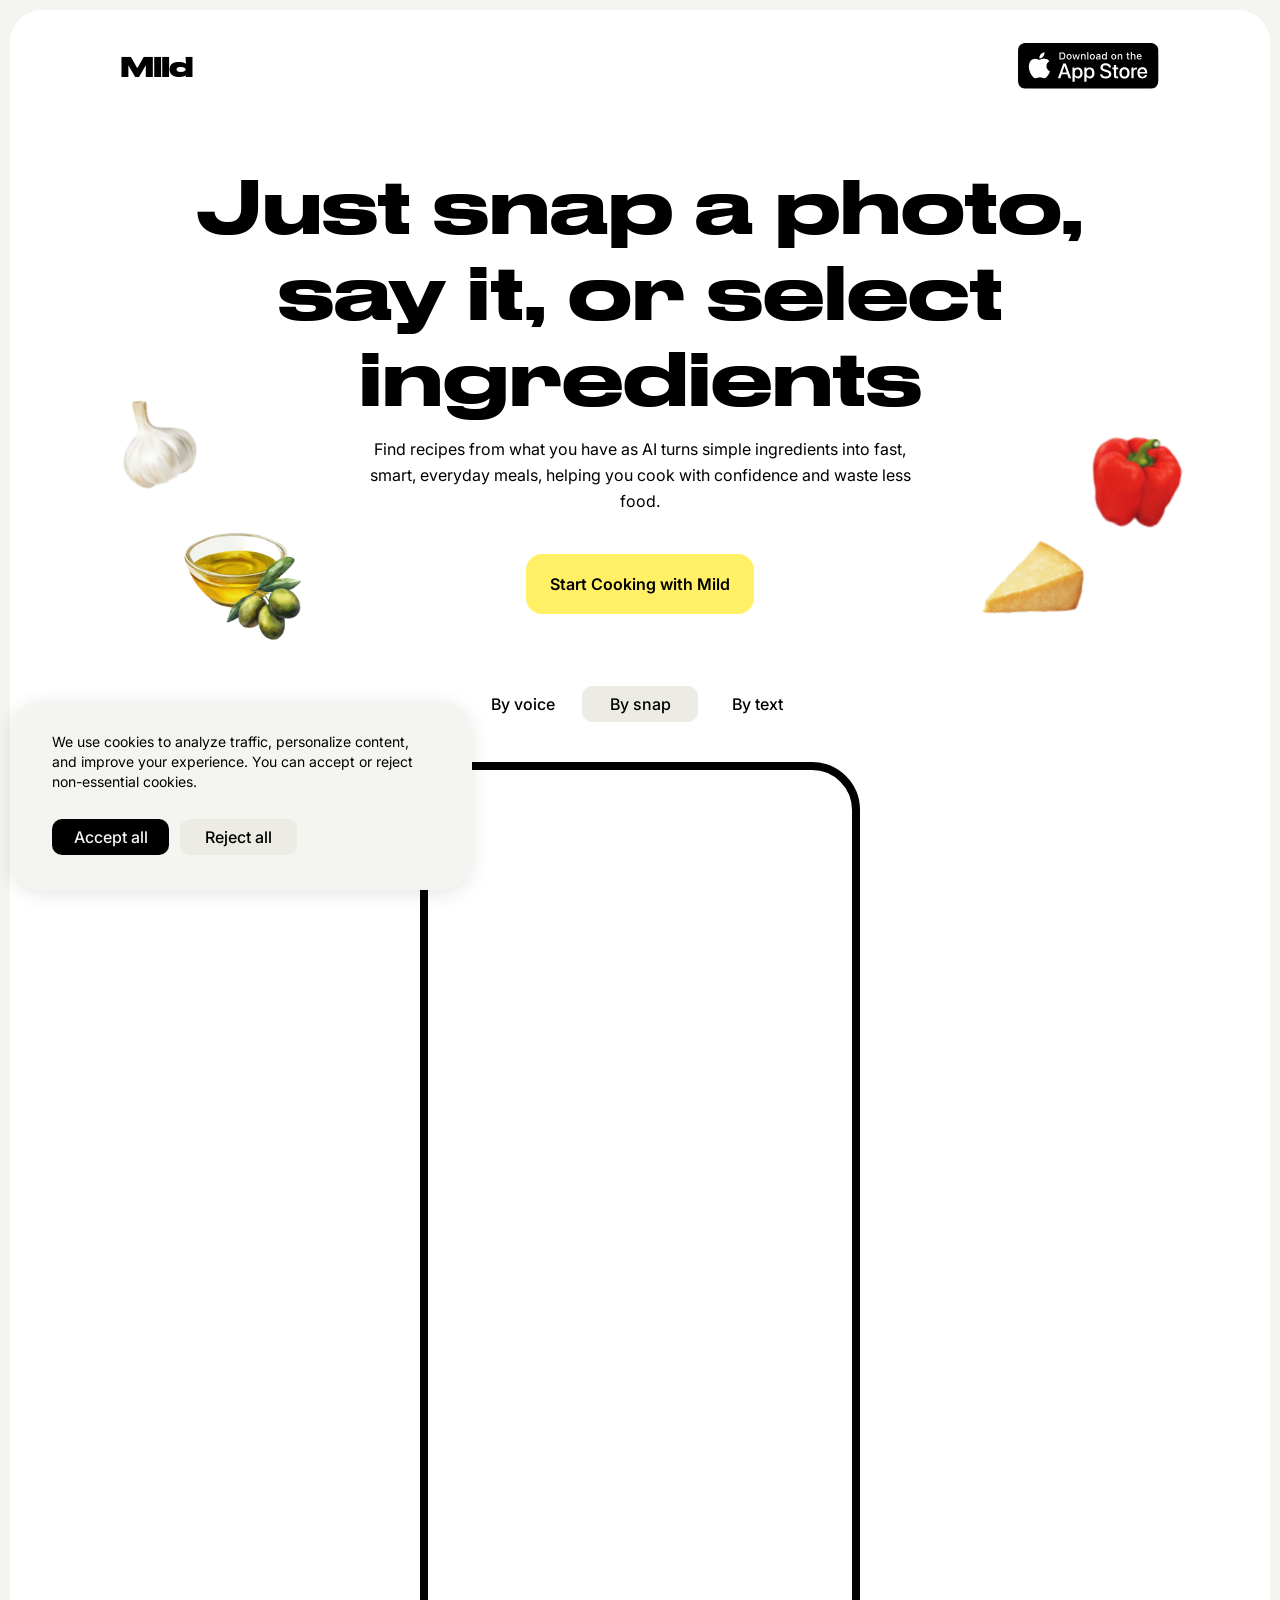
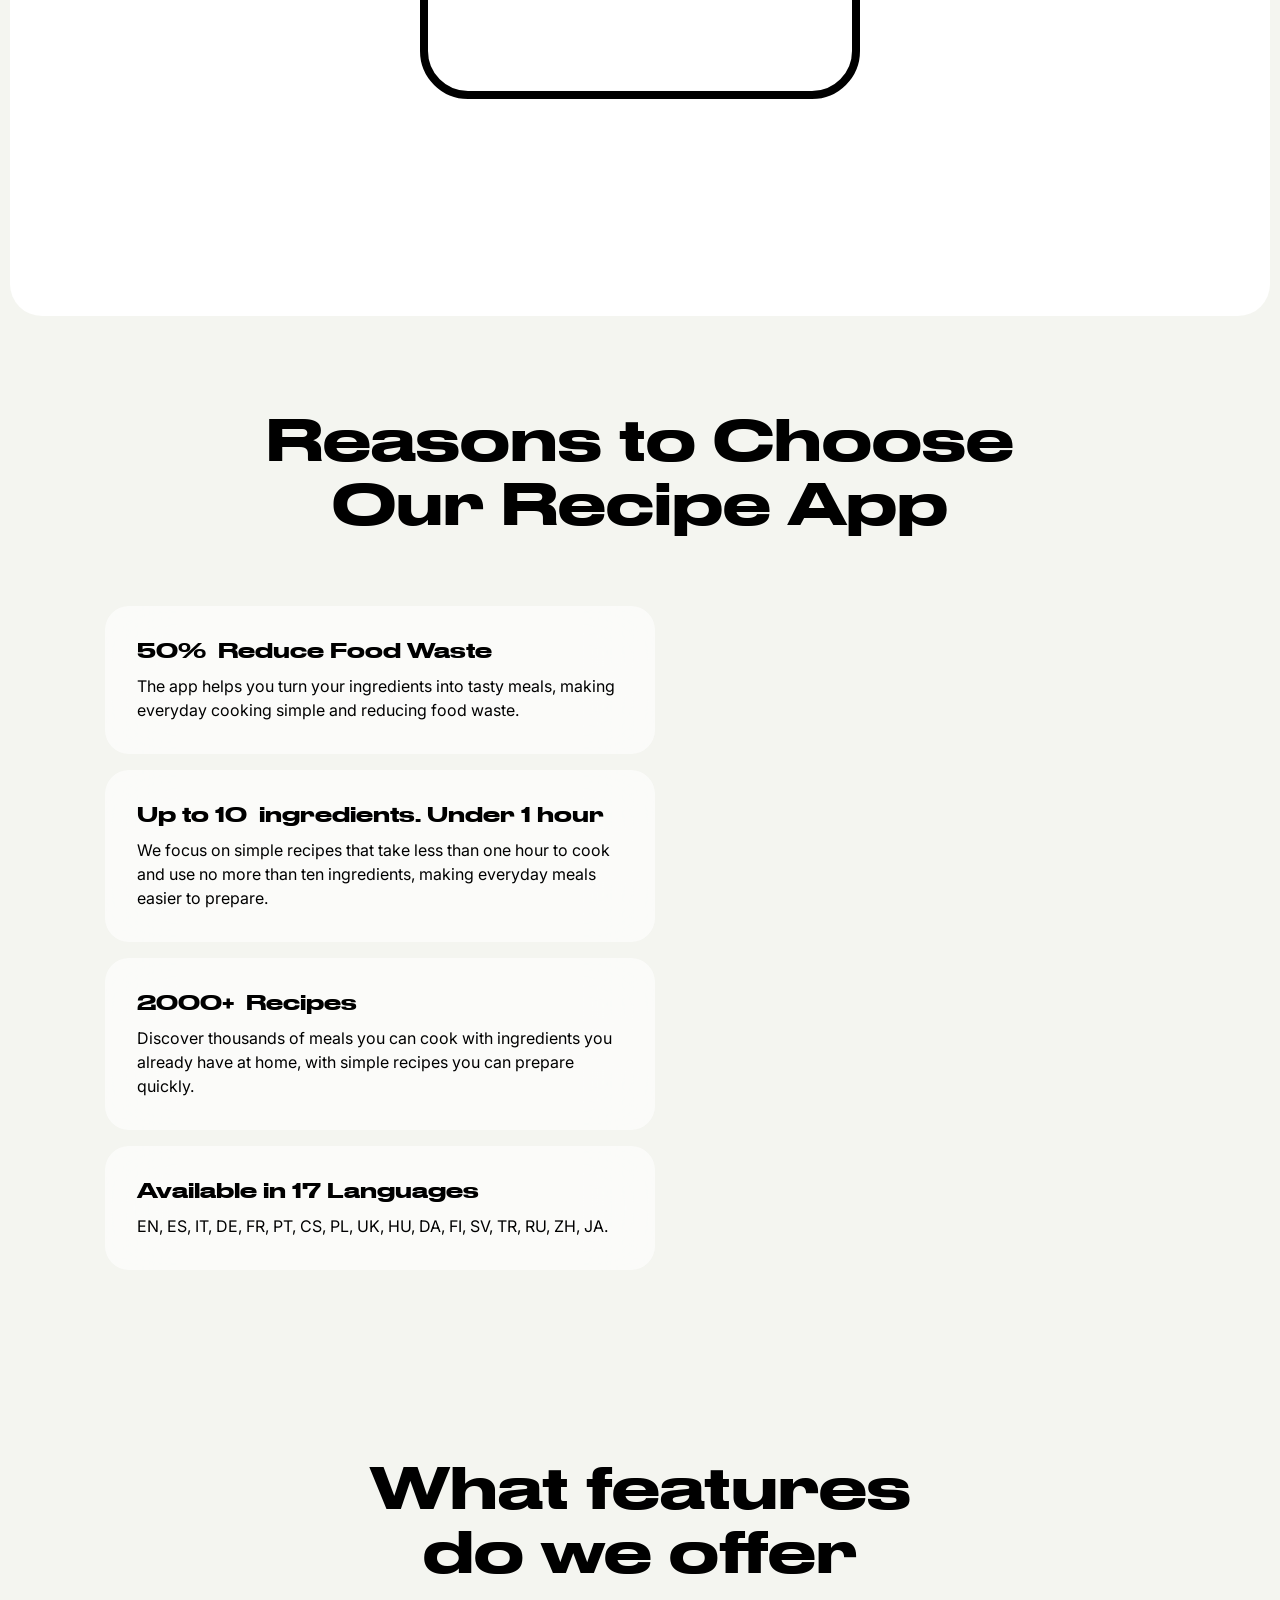
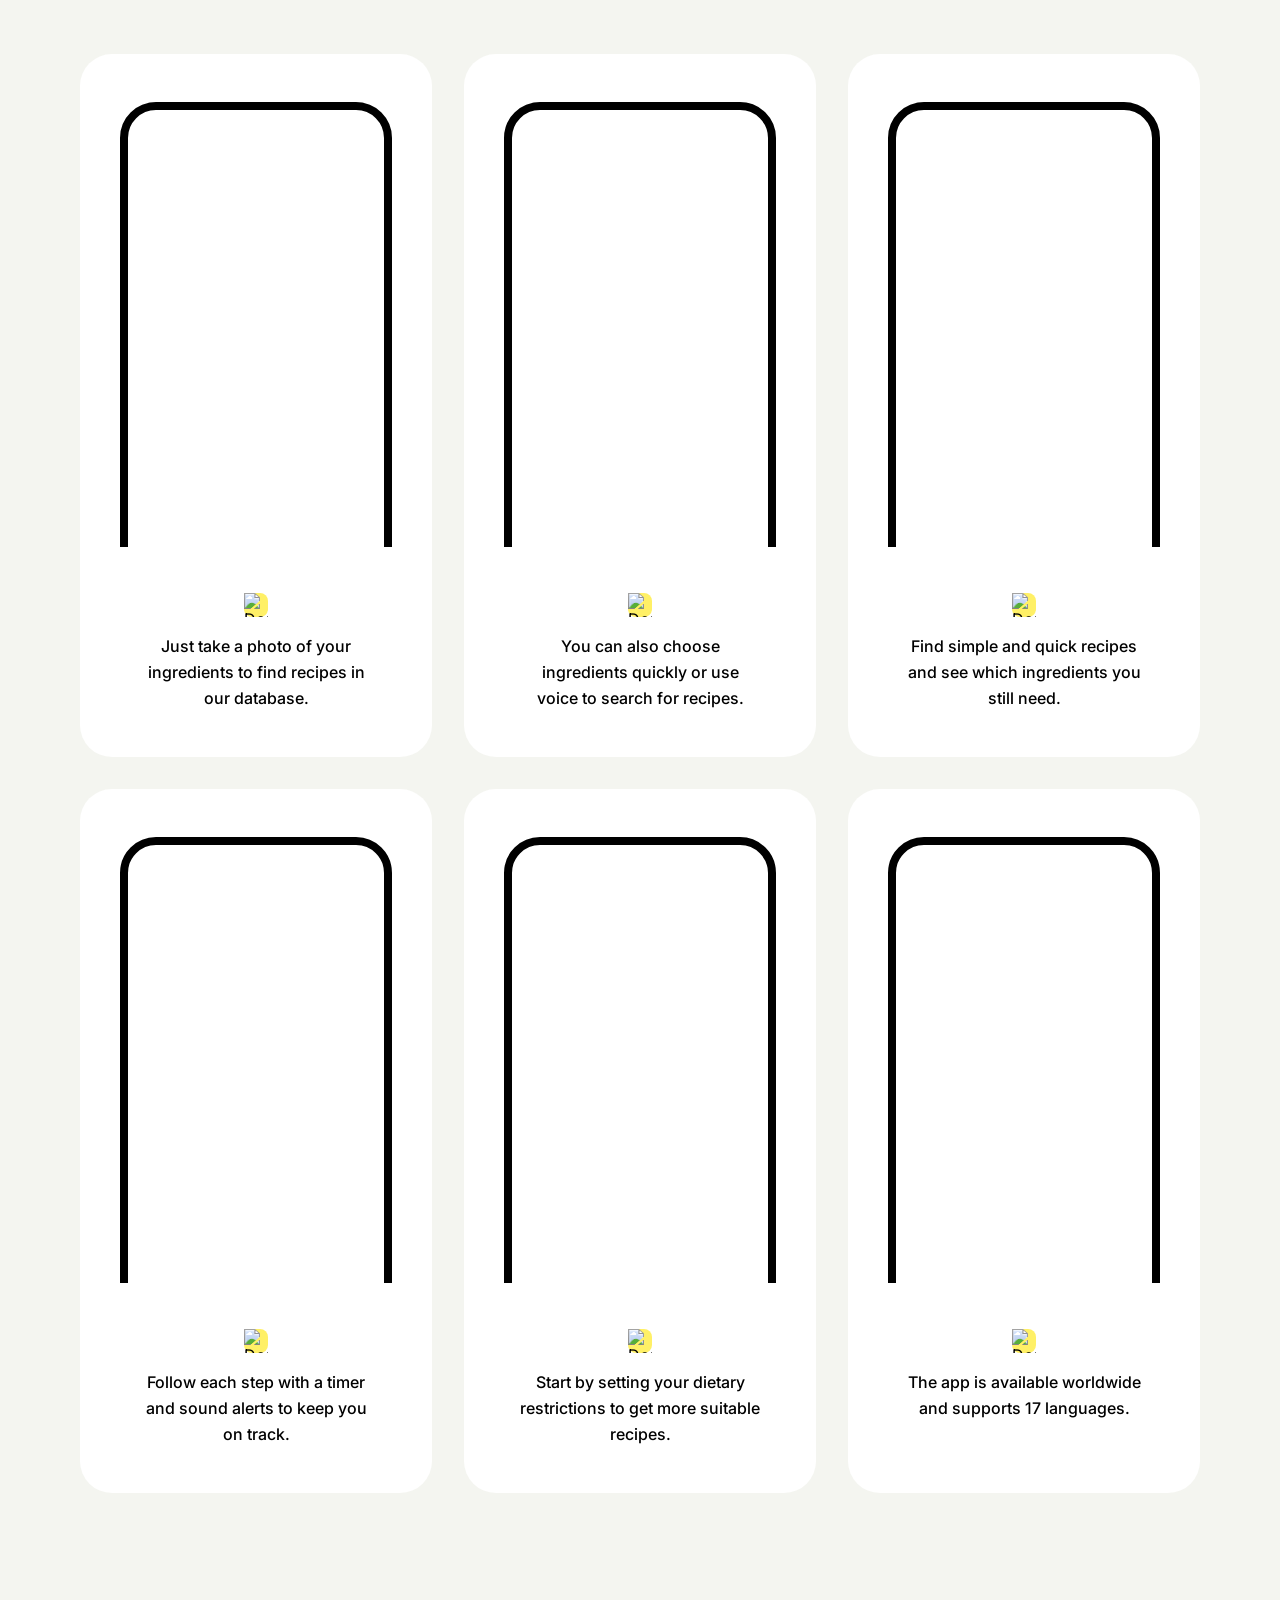
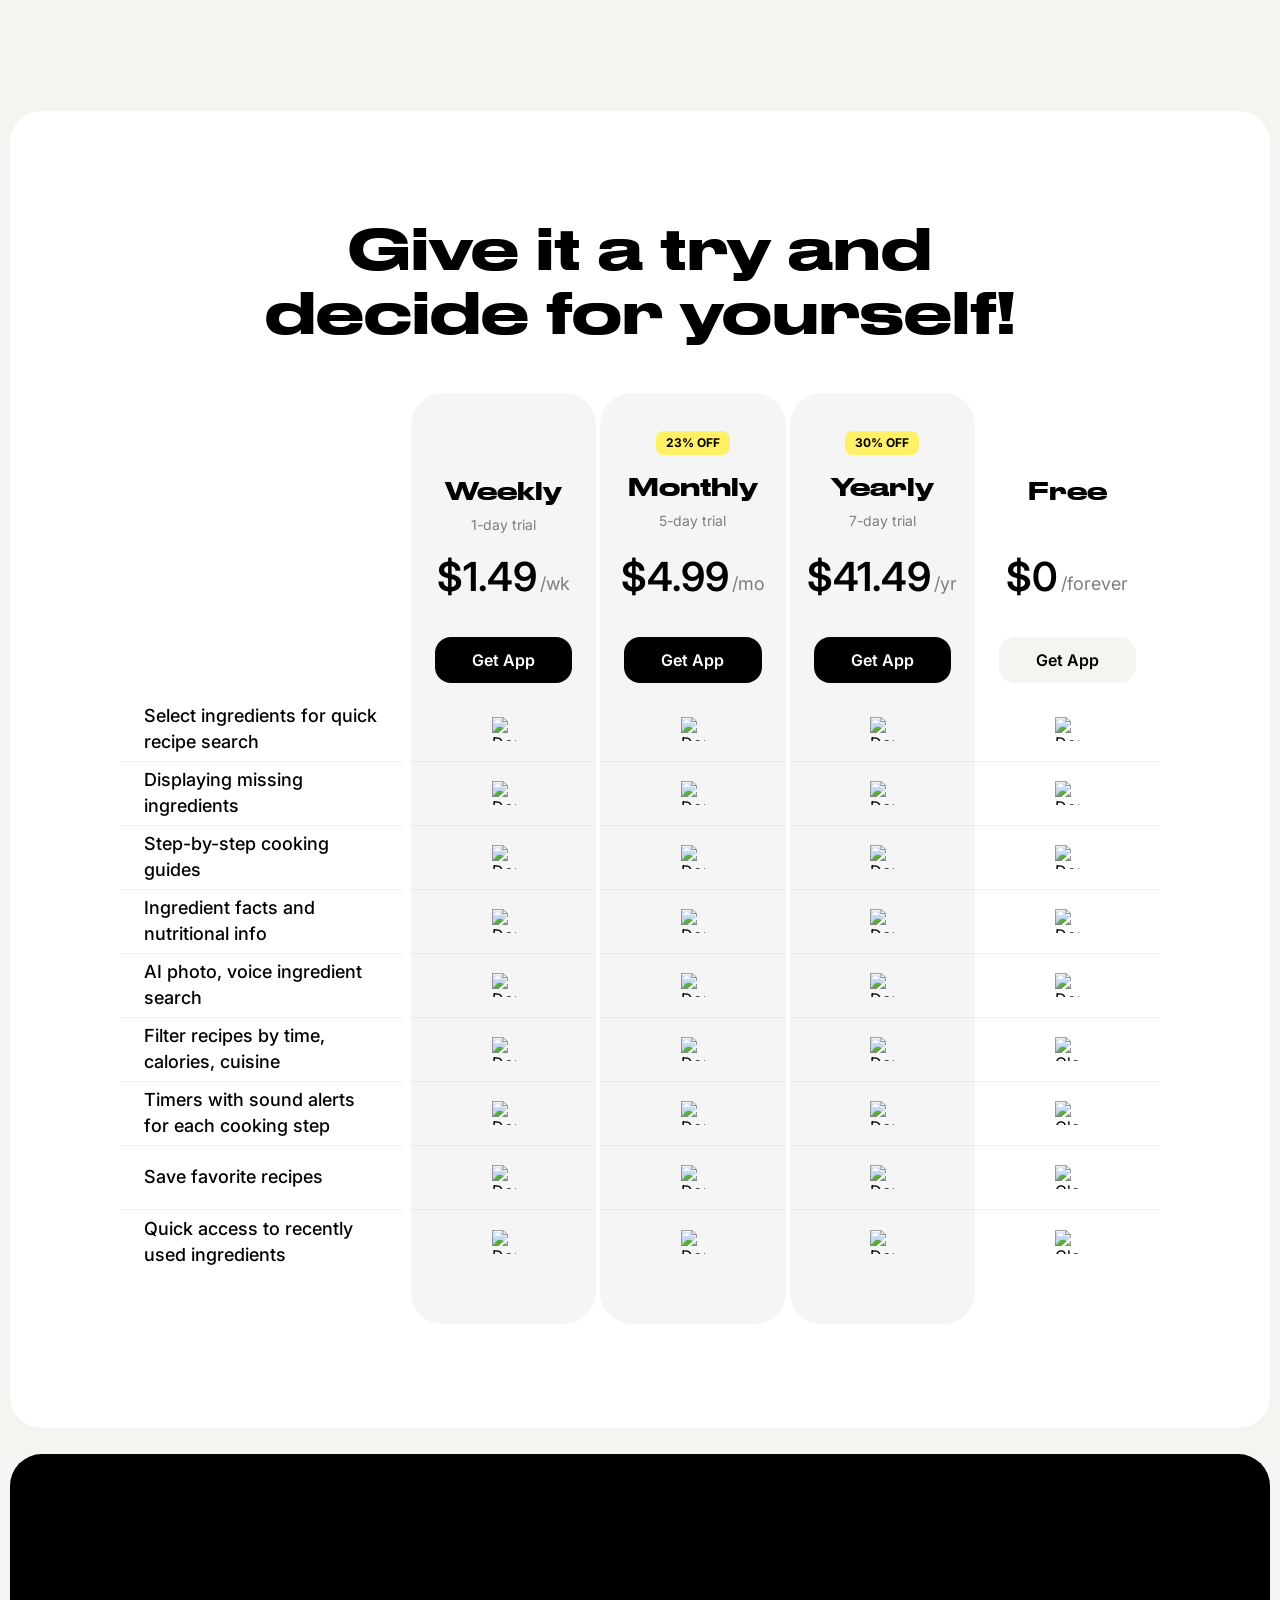
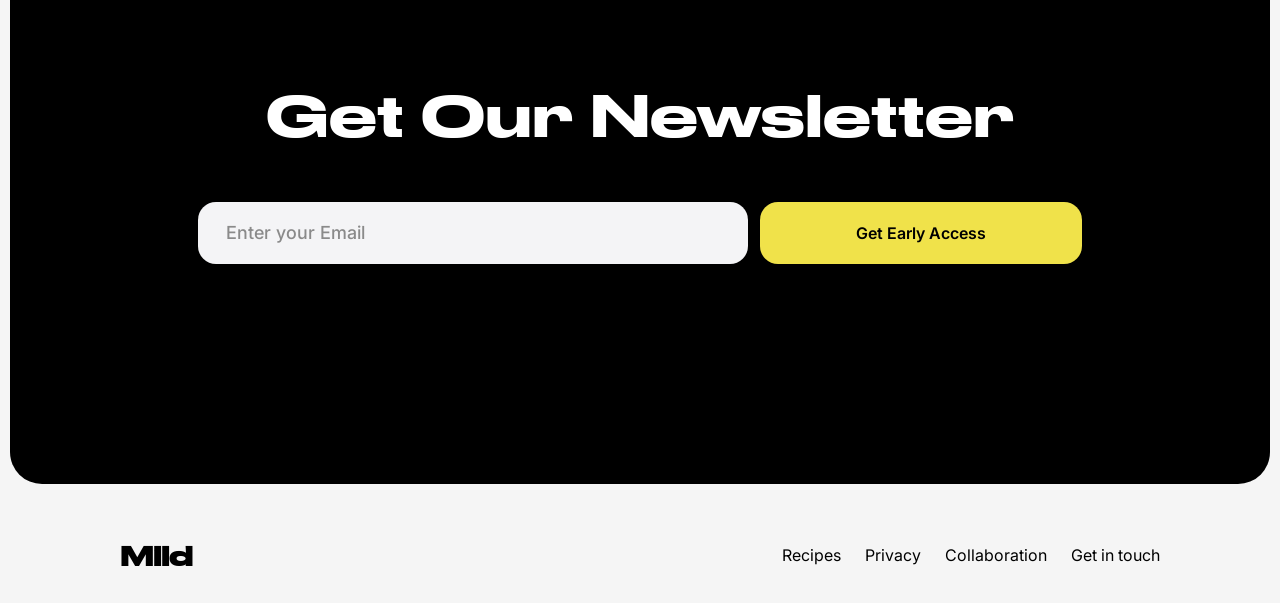
==== commit ea71d6a3: "Recepies" ====
--- a/index.html
+++ b/index.html
@@ -566,6 +566,7 @@
             <a href="index.html" class="footer-brand">Mild</a>
             
             <div class="footer-right">
+                <a href="recipe.html" class="footer-link">Recipes</a>
                 <a href="privacy.html" class="footer-link">Privacy</a>
                 <a href="collaboration.html" class="footer-link">Collaboration</a>
                 <a href="contact.html" class="footer-link footer-link-contact">Get in touch</a>
@@ -828,31 +829,33 @@
             <div class="waitlist-modal-inner">
                 <header class="waitlist-modal-header">
                     <a href="index.html" class="waitlist-modal-logo">Mild</a>
-                    <img src="images/App_Store_Badge.svg" alt="Download on the App Store" class="waitlist-modal-badge">
+                    <div class="waitlist-modal-header-right">
+                        <img src="images/App_Store_Badge.svg" alt="Download on the App Store" class="waitlist-modal-badge">
+                        <button class="waitlist-modal-close" id="closeWaitlistModal" aria-label="Close">
+                            <svg width="24" height="24" viewBox="0 0 24 24" fill="none" stroke="currentColor" stroke-width="2" stroke-linecap="round" stroke-linejoin="round">
+                                <line x1="18" y1="6" x2="6" y2="18"></line>
+                                <line x1="6" y1="6" x2="18" y2="18"></line>
+                            </svg>
+                        </button>
+                    </div>
                 </header>
                 <div class="waitlist-modal-body">
                     <h2 class="waitlist-modal-title">Something tasty<br>is on the way!</h2>
-                    <p class="waitlist-modal-text">For those moments when the fridge is open, the clock is ticking, and dinner still feels far away. <strong>Join the waitlist and we'll let you know when Mild is ready.</strong></p>
+                    <p class="waitlist-modal-text">For those moments when the fridge is open, the clock is ticking, and dinner still feels far away.<br><strong>Join the waitlist and we'll let you know when Mild is ready.</strong></p>
                 </div>
                 <div class="waitlist-modal-form-container">
                     <div class="waitlist-modal-form">
                         <input class="waitlist-modal-input" type="email" placeholder="Enter your Email" aria-label="Enter your email">
-                        <button class="waitlist-modal-button" type="button">Get Early Access</button>
-                    </div>
-                </div>
-                <button class="waitlist-modal-close" id="closeWaitlistModal" aria-label="Close">
-                    <svg width="24" height="24" viewBox="0 0 24 24" fill="none" stroke="currentColor" stroke-width="2" stroke-linecap="round" stroke-linejoin="round">
-                        <line x1="18" y1="6" x2="6" y2="18"></line>
-                        <line x1="6" y1="6" x2="18" y2="18"></line>
-                    </svg>
-                </button>
+                        <button class="waitlist-modal-button" type="button">Keep Me Posted</button>
+                    </div>
+                </div>
             </div>
         </div>
     </div>
     
     <script>
         // Waitlist Modal
-        (function() {
+        document.addEventListener('DOMContentLoaded', function() {
             var modal = document.getElementById('waitlistModal');
             var openBtn = document.getElementById('openWaitlistModal');
             var closeBtn = document.getElementById('closeWaitlistModal');
@@ -877,7 +880,7 @@
                     closeModal();
                 }
             });
-        })();
+        });
     </script>
 </body>
 </html>
--- a/styles.css
+++ b/styles.css
@@ -28,7 +28,6 @@
 body {
     font-family: 'Inter', sans-serif;
     background-color: var(--background-dark);
-    cursor: url("data:image/svg+xml,%3Csvg xmlns='http://www.w3.org/2000/svg' width='24' height='24' viewBox='0 0 24 24'%3E%3Cg transform='rotate(90 12 12)'%3E%3Cpath d='M2.27 21.7s9.87-3.5 12.73-6.36a4.5 4.5 0 0 0-6.36-6.37C5.77 11.84 2.27 21.7 2.27 21.7z' fill='%23FF6B35'/%3E%3Cpath d='M22 9s-1.33-2-3.5-2C16.86 7 15 9 15 9s1.33 2 3.5 2S22 9 22 9z' fill='%2322C55E'/%3E%3Cpath d='M15 2s-2 1.33-2 3.5S15 9 15 9s2-1.84 2-3.5C17 3.33 15 2 15 2z' fill='%2322C55E'/%3E%3C/g%3E%3C/svg%3E") 0 12, auto;
 }
 
 .header {
@@ -292,9 +291,7 @@
     transform: translateX(var(--target-x, -175.5px)) translateY(var(--target-y, 151.5px));
     transform-origin: center center;
 }
-  
-
-/* Top-left: Garlic - upper left corner, above text, rotated counterclockwise */
+
 .hero-decor-1 {
     width: 157px;
     height: 157px;
@@ -304,7 +301,6 @@
     transform-origin: center center;
 }
 
-/* Mid-left: Olive Oil - middle left area, below garlic, left of phone */
 .hero-decor-2 {
     width: 157px;
     height: 157px;
@@ -312,7 +308,6 @@
     top: 560px;
 }
 
-/* Bottom-left: Pasta - lower left area, below olive oil */
 .hero-decor-5 {
     width: 140px;
     height: 143px;
@@ -321,7 +316,6 @@
     bottom: auto;
 }
 
-/* Top-right: Pepper - upper right corner, above text, rotated clockwise */
 .hero-decor-3 {
     width: 157px;
     height: 146.66px;
@@ -331,7 +325,6 @@
     transform-origin: center center;
 }
 
-/* Mid-right: Cheese - middle right area, below pepper, right of phone, rotated clockwise */
 .hero-decor-4 {
     width: 157px;
     height: 157px;
@@ -341,7 +334,6 @@
     transform-origin: center center;
 }
 
-/* Bottom-right: Zucchini - lower right area, below cheese, right of phone */
 .hero-decor-6 {
     width: 162px;
     height: 162px;
@@ -350,7 +342,6 @@
     bottom: auto;
 }
 
-/* Desktop only: Hide bottom image layer (zucchini and pasta) when viewport < 1304px */
 @media (min-width: 769px) and (max-width: 1303px) {
     .hero-decor-5,
     .hero-decor-6 {
@@ -358,35 +349,16 @@
     }
 }
 
-/* Limit decorative element positions so they dont rise above the text */
 @media (max-width: 1400px) {
-    .hero-decor-1 {
-        top: 400px;
-    }
-    
-    .hero-decor-3 {
-        top: 450px;
-    }
-    
-    .hero-decor-2,
-    .hero-decor-4 {
-        top: 560px;
-    }
+    .hero-decor-1 { top: 400px; }
+    .hero-decor-3 { top: 450px; }
+    .hero-decor-2, .hero-decor-4 { top: 560px; }
 }
 
 @media (max-width: 1200px) {
-    .hero-decor-1 {
-        top: 400px;
-    }
-    
-    .hero-decor-3 {
-        top: 450px;
-    }
-    
-    .hero-decor-2,
-    .hero-decor-4 {
-        top: 560px;
-    }
+    .hero-decor-1 { top: 400px; }
+    .hero-decor-3 { top: 450px; }
+    .hero-decor-2, .hero-decor-4 { top: 560px; }
 }
 
 .hero-text {
@@ -542,7 +514,6 @@
     box-sizing: border-box;
 }
 
-/* Video Preloader Styles */
 .video-preloader {
     position: absolute;
     top: 0;
@@ -582,37 +553,16 @@
     animation: preloaderDotPulse 1.4s ease-in-out infinite;
 }
 
-.video-preloader-dot:nth-child(1) {
-    animation-delay: 0s;
-}
-
-.video-preloader-dot:nth-child(2) {
-    animation-delay: 0.2s;
-}
-
-.video-preloader-dot:nth-child(3) {
-    animation-delay: 0.4s;
-}
-
-.video-preloader-dot:nth-child(4) {
-    animation-delay: 0.6s;
-}
+.video-preloader-dot:nth-child(1) { animation-delay: 0s; }
+.video-preloader-dot:nth-child(2) { animation-delay: 0.2s; }
+.video-preloader-dot:nth-child(3) { animation-delay: 0.4s; }
+.video-preloader-dot:nth-child(4) { animation-delay: 0.6s; }
 
 @keyframes preloaderDotPulse {
-    0% {
-        opacity: 0;
-        transform: scale(0);
-    }
-    50% {
-        opacity: 1;
-        transform: scale(1);
-    }
-    100% {
-        opacity: 0;
-        transform: scale(0);
-    }
-}
-
+    0% { opacity: 0; transform: scale(0); }
+    50% { opacity: 1; transform: scale(1); }
+    100% { opacity: 0; transform: scale(0); }
+}
 
 .phone-status-bar {
     width: 390px;
@@ -1226,9 +1176,7 @@
 }
 
 @media (max-width: 768px) {
-    .hero-section {
-        overflow: visible !important;
-    }
+    .hero-section { overflow: visible !important; }
     
     .hero-container {
         width: 100%;
@@ -1241,9 +1189,7 @@
         overflow: visible !important;
     }
     
-    .header {
-        padding: 0;
-    }
+    .header { padding: 0; }
     
     .header-container {
         flex-wrap: nowrap;
@@ -1270,10 +1216,7 @@
         min-width: 0;
     }
     
-    .icon-image {
-        width: 40px;
-        height: 40px;
-    }
+    .icon-image { width: 40px; height: 40px; }
     
     .actions-section {
         flex-shrink: 1;
@@ -1281,9 +1224,7 @@
         gap: 4px;
     }
 
-    .app-store-badge {
-        height: 40px;
-    }
+    .app-store-badge { height: 40px; }
     
     .btn {
         padding: 10px 16px;
@@ -1293,14 +1234,9 @@
         min-width: 0;
     }
 
-    .actions-section .btn-fill {
-        font-size: 16px;
-    }
-    
-    .btn-text {
-        padding: 10px 12px;
-        display: none;
-    }
+    .actions-section .btn-fill { font-size: 16px; }
+    
+    .btn-text { padding: 10px 12px; display: none; }
     
     .btn-primary {
         width: 100%;
@@ -1337,10 +1273,7 @@
         margin-top: 10px;
     }
     
-    .hero-tabs {
-        flex-wrap: nowrap;
-        gap: 8px;
-    }
+    .hero-tabs { flex-wrap: nowrap; gap: 8px; }
     
     .hero-tab {
         width: auto;
@@ -1349,9 +1282,7 @@
         transition: none !important;
     }
     
-    .hero-tab:not(:last-child) {
-        margin-right: 0;
-    }
+    .hero-tab:not(:last-child) { margin-right: 0; }
     
     .phone-mockup {
         width: 100vw !important;
@@ -1388,13 +1319,8 @@
         margin: 0 !important; 
     }
     
-    .phones-container::before {
-        display: none !important;
-    }
-    
-    .phones-container::-webkit-scrollbar {
-        display: none; 
-    }
+    .phones-container::before { display: none !important; }
+    .phones-container::-webkit-scrollbar { display: none; }
     
     .phone-frame {
         flex: 0 0 280px !important; 
@@ -1417,17 +1343,9 @@
         margin: 0 !important; 
     }
     
-    .phone-frame::after {
-        display: none;
-    }
-    
-    .phone-frame.active {
-        z-index: 2;
-    }
-    
-    .phone-frame:not(:first-child) {
-        margin-left: 0;
-    }
+    .phone-frame::after { display: none; }
+    .phone-frame.active { z-index: 2; }
+    .phone-frame:not(:first-child) { margin-left: 0; }
     
     .hero-frame-video {
         width: 100% !important;
@@ -1449,103 +1367,22 @@
         max-width: 472px;
     }
     
-    .hero-decor-1 {
-        width: 80px;
-        height: 82px;
-        left: calc(20px + var(--decor-inset-1, 0px));
-        right: auto;
-        top: calc(var(--decor-row1-top, 180px) + 28px);
-    }
-
-    .hero-decor-2 {
-        width: 80px;
-        height: 82px;
-        left: calc(20px + var(--decor-inset-2, 0px));
-        right: auto;
-        top: calc(var(--decor-row2-top, 280px) + 10px);
-    }
-
-    .hero-decor-3 {
-        width: 80px;
-        height: 75px;
-        right: calc(20px + var(--decor-inset-1, 0px));
-        left: auto;
-        top: calc(var(--decor-row1-top, 180px) + 28px);
-    }
-
-    .hero-decor-4 {
-        width: 80px;
-        height: 82px;
-        right: calc(15px + var(--decor-inset-2, 0px));
-        left: auto;
-        top: calc(var(--decor-row2-top, 280px) + 10px);
-    }
-
-    .hero-decor-5 {
-        width: 70px;
-        height: 72px;
-        left: calc(15px + var(--decor-inset-3, 0px));
-        right: auto;
-        top: var(--decor-row3-top, 460px);
-        bottom: auto;
-        display: none;
-    }
-
-    .hero-decor-6 {
-        width: 82px;
-        height: 82px;
-        right: calc(20px + var(--decor-inset-3, 0px));
-        left: auto;
-        top: var(--decor-row3-top, 460px);
-        bottom: auto;
-        display: none;
-    }
-    
-    .reasons-section {
-        padding: 60px 20px;
-        gap: 40px;
-    }
-    
-    .reasons-title {
-        font-size: 32px;
-        line-height: 40px;
-    }
-    
-    .reasons-content {
-        flex-direction: column;
-        gap: 32px;
-        align-items: stretch;
-    }
-    
-    .reasons-cards {
-        width: 100%;
-        max-width: 100%;
-    }
-    
-    .reason-title-text {
-        width: auto;
-        flex: 1;
-    }
-
-    .reason-header {
-        display: block;
-    }
-
-    .reason-percent,
-    .reason-title-text {
-        display: inline;
-    }
-    
-    .reasons-video-container {
-        width: 100%;
-        height: auto;
-        max-width: 564px;
-        align-self: center;
-    }
-    
-    .reason-card {
-        padding: 32px 24px;
-    }
+    .hero-decor-1 { width: 80px; height: 82px; left: calc(20px + var(--decor-inset-1, 0px)); right: auto; top: calc(var(--decor-row1-top, 180px) + 28px); }
+    .hero-decor-2 { width: 80px; height: 82px; left: calc(20px + var(--decor-inset-2, 0px)); right: auto; top: calc(var(--decor-row2-top, 280px) + 10px); }
+    .hero-decor-3 { width: 80px; height: 75px; right: calc(20px + var(--decor-inset-1, 0px)); left: auto; top: calc(var(--decor-row1-top, 180px) + 28px); }
+    .hero-decor-4 { width: 80px; height: 82px; right: calc(15px + var(--decor-inset-2, 0px)); left: auto; top: calc(var(--decor-row2-top, 280px) + 10px); }
+    .hero-decor-5 { width: 70px; height: 72px; left: calc(15px + var(--decor-inset-3, 0px)); right: auto; top: var(--decor-row3-top, 460px); bottom: auto; display: none; }
+    .hero-decor-6 { width: 82px; height: 82px; right: calc(20px + var(--decor-inset-3, 0px)); left: auto; top: var(--decor-row3-top, 460px); bottom: auto; display: none; }
+    
+    .reasons-section { padding: 60px 20px; gap: 40px; }
+    .reasons-title { font-size: 32px; line-height: 40px; }
+    .reasons-content { flex-direction: column; gap: 32px; align-items: stretch; }
+    .reasons-cards { width: 100%; max-width: 100%; }
+    .reason-title-text { width: auto; flex: 1; }
+    .reason-header { display: block; }
+    .reason-percent, .reason-title-text { display: inline; }
+    .reasons-video-container { width: 100%; height: auto; max-width: 564px; align-self: center; }
+    .reason-card { padding: 32px 24px; }
     
     .features-section {
         padding: 70px 20px;
@@ -1555,10 +1392,7 @@
         align-items: center;
     }
     
-    .features-title {
-        font-size: 32px;
-        line-height: 40px;
-    }
+    .features-title { font-size: 32px; line-height: 40px; }
     
     .features-carousel-wrapper {
         width: calc(100% + 20px);
@@ -1575,9 +1409,7 @@
         box-sizing: border-box;
     }
     
-    .features-carousel-wrapper::-webkit-scrollbar {
-        display: none; 
-    }
+    .features-carousel-wrapper::-webkit-scrollbar { display: none; }
     
     .features-grid {
         display: flex;
@@ -1667,9 +1499,7 @@
         margin: 0 auto;
     }
     
-    .feature-card .feature-description {
-        display: none;
-    }
+    .feature-card .feature-description { display: none; }
 
     .features-section .features-dots {
         display: inline-flex !important;
@@ -1699,172 +1529,285 @@
         height: 8px;
         background: black;
     }
-}
-
-@media (max-width: 427px) {
-    .feature-card {
-        padding: 30px;
-    }
-
-    .feature-card .feature-phone-mockup {
+
+    /* === ВАШИ ИСПРАВЛЕНИЯ ТАРИФОВ ДЛЯ МОБИЛОК ЗДЕСЬ === */
+    .try-section {
+        padding: 60px 0;
+    }
+    
+    .try-container {
         width: 100%;
-        min-width: 0;
-        max-width: 100%;
-    }
-    
-    .features-carousel-wrapper {
-        padding: 10px 10px;
-    }
-}
-
-@media (max-width: 470px) {
-    .header .actions-section .btn-text {
+        padding: 0;
+        gap: 24px;
+        background: transparent !important;
+    }
+    
+    .try-content {
+        gap: 0;
+    }
+    
+    .try-title {
+        font-size: 32px;
+        line-height: 40px;
+        padding: 0 20px;
+    }
+    
+    .pricing-table {
+        display: flex;
+        flex-direction: column;
+        gap: 16px;
+    }
+    
+    .pricing-features {
         display: none;
     }
-
-    .header .actions-section .btn-fill {
+    
+    .pricing-plan-group {
+        width: 100%;
         display: flex;
-    }
-}
-
-@media (max-width: 400px) {
-    .header .icons-section {
+        flex-direction: row;
+        gap: 16px;
+        overflow-x: auto;
+        scroll-snap-type: x mandatory;
+        -webkit-overflow-scrolling: touch;
+        scrollbar-width: none;
+        -ms-overflow-style: none;
+        padding: 0 20px 10px 20px;
+        box-sizing: border-box;
+    }
+    
+    .pricing-plan-group::-webkit-scrollbar {
         display: none;
     }
-    
-    .hero-container {
-        padding-left: 20px;
-        padding-right: 20px;
-    }
-    
-    .privacy-card {
-        padding: 54px 20px 40px;
-    }
-    
-    .contact-card {
-        padding: 54px 20px 40px;
-    }
-}
-
-@media (max-width: 350px) {
-    .hero-tabs {
-        flex-wrap: wrap;
-    }
-    
-    .hero-container {
-        padding-left: 16px;
-        padding-right: 16px;
-    }
-    
-    .privacy-card {
-        padding: 54px 16px 40px;
-    }
-    
-    .contact-card {
-        padding: 54px 16px 40px;
-    }
-}
-
-@media (max-width: 1400px) {
-    .reasons-section {
-        padding: 80px 60px;
-    }
-    
-    .reasons-content {
-        gap: 40px;
-    }
-    
-    .reasons-cards {
-        max-width: 550px;
-    }
-    
-    .reasons-video-container {
-        max-width: 480px;
-    }
-    
-    .reason-card {
-        padding: 32px;
-    }
-    
-    .reason-percent,
-    .reason-title-text {
-        font-size: 20px;
-        line-height: 24px;
-    }
-    
-    .reason-description {
+
+    .pricing-plan {
+        flex: 0 0 calc(100vw - 40px);
+        min-width: calc(100vw - 40px);
+        max-width: calc(100vw - 40px);
+        scroll-snap-align: center;
+        scroll-snap-stop: always;
+        border-radius: 32px;
+        background: var(--background-white) !important;
+        padding: 32px 24px;
+        box-sizing: border-box;
+        margin: 0 !important;
+    }
+
+    .subscription-plan {
+        margin-top: 0;
+        padding-top: 0;
+        background: var(--background-white);
+    }
+
+    .pricing-dots {
+        display: flex;
+        justify-content: center;
+        align-items: center;
+        gap: 8px;
+        margin-top: 8px;
+    }
+    
+    .pricing-dot {
+        width: 6px;
+        height: 6px;
+        border-radius: 9999px;
+        background: #ccc;
+        border: none;
+        padding: 0;
+        cursor: pointer;
+        transition: background 0.3s ease, width 0.3s ease, height 0.3s ease;
+    }
+    
+    .pricing-dot.active {
+        width: 8px;
+        height: 8px;
+        background: black;
+    }
+
+    .pricing-plan-content {
+        width: 100%;
+    }
+
+    .free-plan,
+    .subscription-plan {
+        border-radius: 32px;
+        margin-top: 0;
+        padding-top: 0;
+        padding-bottom: 0;
+    }
+
+    .weekly-plan,
+    .monthly-plan,
+    .yearly-plan {
+        margin-left: 0;
+        min-width: calc(100% - 40px);
+    }
+
+    .pricing-plan-header {
+        height: auto;
+        padding: 0;
+        gap: 0;
+        align-items: flex-start;
+    }
+
+    .pricing-plan-meta {
+        align-items: flex-start;
+        min-height: 0;
+        width: 100%;
+    }
+
+    .pricing-plan-badge {
+        margin-bottom: 12px;
+    }
+
+    .pricing-plan-title {
+        transform: none;
+        font-size: 32px;
+        line-height: 36px;
+        text-align: left;
+    }
+
+    .pricing-plan-trial {
+        text-align: left;
+        margin-top: 4px;
+    }
+
+    .price-amount {
+        font-size: 48px;
+        line-height: 48px;
+    }
+
+    .price-period {
         font-size: 16px;
         line-height: 24px;
-    }
+        margin-bottom: 4px;
+    }
+
+    .pricing-button {
+        width: 100%;
+        height: 48px;
+        border-radius: 16px;
+        margin-top: 24px;
+        margin-bottom: 24px;
+    }
+
+    .pricing-plan-price {
+        margin-top: 16px;
+        margin-bottom: 0;
+        justify-content: flex-start;
+        align-items: flex-end;
+        width: 100%;
+    }
+
+    .pricing-feature-check {
+        display: flex !important;
+        height: auto !important;
+        min-height: unset !important;
+        padding: 16px 0 !important;
+        padding-left: 0 !important;
+        padding-right: 0 !important;
+        align-items: center !important;
+        justify-content: flex-start !important;
+        gap: 16px !important;
+        border-top: 1px solid rgba(0, 0, 0, 0.1);
+        border-bottom: none !important;
+    }
+
+    .pricing-feature-check .pricing-feature-text {
+        display: block !important;
+        font-size: 16px;
+        line-height: 22px;
+        text-align: left;
+        flex: 1;
+        color: black;
+    }
+
+    .pricing-feature-check .check-icon {
+        width: 32px !important;
+        height: 32px !important;
+        border-radius: 50%;
+        flex-shrink: 0;
+        display: flex !important;
+        justify-content: center;
+        align-items: center;
+    }
+
+    .pricing-feature-check .check-yes {
+        background: var(--Button-primary) !important;
+    }
+
+    .pricing-feature-check .check-no {
+        background: transparent !important;
+    }
+
+    .pricing-feature-check .check-icon-img,
+    .pricing-feature-check .check-icon-img-close {
+        width: 16px !important;
+        height: 16px !important;
+        object-fit: contain;
+    }
+
+    .pricing-plan .pricing-feature-check:last-child {
+        border-bottom: none;
+    }
+
+    .pricing-plan .pricing-feature-check:first-of-type {
+        border-top: 1px solid rgba(0, 0, 0, 0.1);
+    }
+}
+
+@media (max-width: 427px) {
+    .feature-card { padding: 30px; }
+    .feature-card .feature-phone-mockup { width: 100%; min-width: 0; max-width: 100%; }
+    .features-carousel-wrapper { padding: 10px 10px; }
+}
+
+@media (max-width: 470px) {
+    .header .actions-section .btn-text { display: none; }
+    .header .actions-section .btn-fill { display: flex; }
+}
+
+@media (max-width: 400px) {
+    .header .icons-section { display: none; }
+    .hero-container { padding-left: 20px; padding-right: 20px; }
+    .privacy-card { padding: 54px 20px 40px; }
+    .contact-card { padding: 54px 20px 40px; }
+}
+
+@media (max-width: 350px) {
+    .hero-tabs { flex-wrap: wrap; }
+    .hero-container { padding-left: 16px; padding-right: 16px; }
+    .privacy-card { padding: 54px 16px 40px; }
+    .contact-card { padding: 54px 16px 40px; }
+}
+
+@media (max-width: 1400px) {
+    .reasons-section { padding: 80px 60px; }
+    .reasons-content { gap: 40px; }
+    .reasons-cards { max-width: 550px; }
+    .reasons-video-container { max-width: 480px; }
+    .reason-card { padding: 32px; }
+    .reason-percent, .reason-title-text { font-size: 20px; line-height: 24px; }
+    .reason-description { font-size: 16px; line-height: 24px; }
 }
 
 @media (max-width: 1200px) {
-    .reasons-section {
-        padding: 80px 40px;
-    }
-    
-    .reasons-content {
-        gap: 32px;
-    }
-    
-    .reasons-cards {
-        max-width: 480px;
-    }
-    
-    .reasons-video-container {
-        max-width: 400px;
-    }
-    
-    .reason-card {
-        padding: 28px;
-        gap: 10px;
-    }
-    
-    .reason-percent,
-    .reason-title-text {
-        font-size: 18px;
-        line-height: 22px;
-    }
-    
-    .reason-description {
-        font-size: 16px;
-        line-height: 24px;
-    }
+    .reasons-section { padding: 80px 40px; }
+    .reasons-content { gap: 32px; }
+    .reasons-cards { max-width: 480px; }
+    .reasons-video-container { max-width: 400px; }
+    .reason-card { padding: 28px; gap: 10px; }
+    .reason-percent, .reason-title-text { font-size: 18px; line-height: 22px; }
+    .reason-description { font-size: 16px; line-height: 24px; }
 }
 
 @media (max-width: 1024px) {
-    .reasons-content {
-        flex-direction: column;
-        gap: 32px;
-        align-items: center;
-    }
-    
-    .reasons-cards {
-        width: 100%;
-        max-width: 100%;
-    }
-    
-    .reasons-video-container {
-        width: 100%;
-        max-width: 100%;
-        height: auto;
-        align-self: center;
-    }
-    
-    .reason-card {
-        padding: 36px;
-    }
-    
-    .reason-percent,
-    .reason-title-text {
-        font-size: 22px;
-        line-height: 26px;
-    }
-    
-    .reason-description {
-        font-size: 16px;
-        line-height: 24px;
-    }
+    .reasons-content { flex-direction: column; gap: 32px; align-items: center; }
+    .reasons-cards { width: 100%; max-width: 100%; }
+    .reasons-video-container { width: 100%; max-width: 100%; height: auto; align-self: center; }
+    .reason-card { padding: 36px; }
+    .reason-percent, .reason-title-text { font-size: 22px; line-height: 26px; }
+    .reason-description { font-size: 16px; line-height: 24px; }
 }
 
 .cta-section {
@@ -1907,53 +1850,12 @@
     pointer-events: none;
 }
 
-.cta-image {
-    position: absolute;
-    object-fit: contain;
-}
-
-.cta-image-1 {
-    width: 261.33px;
-    height: 261.33px;
-    left: 113.37px;
-    top: 113.01px;
-    transform: rotate(-14deg);
-    transform-origin: top left;
-}
-
-.cta-image-2 {
-    width: 581.14px;
-    height: 581.14px;
-    left: -88.24px;
-    top: 469.34px;
-    transform: rotate(8deg);
-    transform-origin: top left;
-}
-
-.cta-image-3 {
-    width: 613.14px;
-    height: 572.78px;
-    left: 903.52px;
-    top: 625.78px;
-    transform: rotate(7deg);
-    transform-origin: top left;
-}
-
-.cta-image-4 {
-    width: 600.44px;
-    height: 600.44px;
-    left: 1507.08px;
-    top: 169.89px;
-    transform: rotate(8deg);
-    transform-origin: top left;
-}
-
-.cta-image-5 {
-    width: 306.52px;
-    height: 306.52px;
-    left: 1173.32px;
-    top: 36.16px;
-}
+.cta-image { position: absolute; object-fit: contain; }
+.cta-image-1 { width: 261.33px; height: 261.33px; left: 113.37px; top: 113.01px; transform: rotate(-14deg); transform-origin: top left; }
+.cta-image-2 { width: 581.14px; height: 581.14px; left: -88.24px; top: 469.34px; transform: rotate(8deg); transform-origin: top left; }
+.cta-image-3 { width: 613.14px; height: 572.78px; left: 903.52px; top: 625.78px; transform: rotate(7deg); transform-origin: top left; }
+.cta-image-4 { width: 600.44px; height: 600.44px; left: 1507.08px; top: 169.89px; transform: rotate(8deg); transform-origin: top left; }
+.cta-image-5 { width: 306.52px; height: 306.52px; left: 1173.32px; top: 36.16px; }
 
 .cta-content {
     position: absolute;
@@ -1993,14 +1895,8 @@
 }
 
 @media (max-width: 768px) {
-    .features-grid {
-        grid-template-columns: 1fr;
-        gap: 24px;
-    }
-    
-    .cta-section {
-        padding: 36px 0;
-    }
+    .features-grid { grid-template-columns: 1fr; gap: 24px; }
+    .cta-section { padding: 36px 0; }
     
     .cta-container {
         width: calc(100% - 40px);
@@ -2009,32 +1905,12 @@
         margin-right: 20px;
     }
     
-    .cta-title {
-        font-size: 48px;
-        line-height: 56px;
-    }
-    
-    .cta-subtitle {
-        font-size: 24px;
-        line-height: 32px;
-    }
-    
-    .cta-logo {
-        top: 40px;
-        width: 80px;
-        height: 80px;
-    }
-    
-    .cta-content {
-        width: 100%;
-        padding: 0 20px;
-    }
-    
-    .cta-image-1,
-    .cta-image-2,
-    .cta-image-3,
-    .cta-image-4,
-    .cta-image-5 {
+    .cta-title { font-size: 48px; line-height: 56px; }
+    .cta-subtitle { font-size: 24px; line-height: 32px; }
+    .cta-logo { top: 40px; width: 80px; height: 80px; }
+    .cta-content { width: 100%; padding: 0 20px; }
+    
+    .cta-image-1, .cta-image-2, .cta-image-3, .cta-image-4, .cta-image-5 {
         width: 150px;
         height: 150px;
         opacity: 0.5;
@@ -2108,9 +1984,7 @@
     gap: 0;
 }
 
-.pricing-dots {
-    display: none;
-}
+.pricing-dots { display: none; }
 
 .pricing-features-list {
     align-self: stretch;
@@ -2160,9 +2034,7 @@
     word-wrap: break-word;
 }
 
-.pricing-feature-check .pricing-feature-text {
-    display: none;
-}
+.pricing-feature-check .pricing-feature-text { display: none; }
 
 .pricing-feature-header .pricing-feature-text {
     font-weight: 600;
@@ -2184,9 +2056,7 @@
     align-items: flex-start;
 }
 
-.free-plan {
-    background: var(--background-white);
-}
+.free-plan { background: var(--background-white); }
 
 .subscription-plan {
     background: hsl(72 2% 96%);
@@ -2195,20 +2065,9 @@
     padding-top: 96px;
 }
 
-.weekly-plan,
-.monthly-plan,
-.yearly-plan {
-    min-width: 0;
-}
-
-.weekly-plan {
-    margin-left: 8px;
-}
-
-.monthly-plan,
-.yearly-plan {
-    margin-left: 4px;
-}
+.weekly-plan, .monthly-plan, .yearly-plan { min-width: 0; }
+.weekly-plan { margin-left: 8px; }
+.monthly-plan, .yearly-plan { margin-left: 4px; }
 
 .pricing-plan-content {
     align-self: stretch;
@@ -2333,19 +2192,9 @@
     margin-top: 32px;
 }
 
-.pricing-button:hover {
-    opacity: 0.8;
-}
-
-.pricing-button-free {
-    background: #F4F5F0;
-    color: var(--Text-primary);
-}
-
-.pricing-button-subscription {
-    background: var(--Button-secondary);
-    color: var(--Text-white);
-}
+.pricing-button:hover { opacity: 0.8; }
+.pricing-button-free { background: #F4F5F0; color: var(--Text-primary); }
+.pricing-button-subscription { background: var(--Button-secondary); color: var(--Text-white); }
 
 .pricing-feature-check {
     align-self: stretch;
@@ -2385,17 +2234,8 @@
     align-items: center;
 }
 
-.check-yes svg {
-    width: 16px;
-    height: 16px;
-}
-
-.check-icon-img {
-    width: 24px;
-    height: 24px;
-    display: block;
-    object-fit: contain;
-}
+.check-yes svg { width: 16px; height: 16px; }
+.check-icon-img { width: 24px; height: 24px; display: block; object-fit: contain; }
 
 .check-no {
     width: 24px;
@@ -2405,194 +2245,8 @@
     align-items: center;
 }
 
-.check-no svg {
-    width: 24px;
-    height: 24px;
-}
-
-.check-icon-img-close {
-    width: 24px;
-    height: 24px;
-    display: block;
-    object-fit: contain;
-}
-
-@media (max-width: 768px) {
-    .try-section {
-        padding: 60px 10px;
-    }
-    
-    .try-container {
-        width: 100%;
-        padding: 60px 20px;
-        gap: 40px;
-    }
-    
-    .try-content {
-        gap: 0;
-    }
-    
-    .try-title {
-        font-size: 32px;
-        line-height: 40px;
-    }
-    
-    .pricing-table {
-        display: flex;
-        flex-direction: column;
-        gap: 24px;
-    }
-    
-    .pricing-features {
-        display: none;
-    }
-    
-    .pricing-plan-group {
-        width: 100%;
-        display: flex;
-        flex-direction: row;
-        gap: 16px;
-        overflow-x: auto;
-        scroll-snap-type: x mandatory;
-        -webkit-overflow-scrolling: touch;
-        scrollbar-width: none;
-        -ms-overflow-style: none;
-        padding-bottom: 10px;
-    }
-    
-    .pricing-plan-group::-webkit-scrollbar {
-        display: none;
-    }
-
-    .pricing-plan {
-        flex: 0 0 100%;
-        min-width: 0;
-        scroll-snap-align: center;
-        scroll-snap-stop: always;
-    }
-    
-    .pricing-plan {
-        border-radius: 32px;
-        overflow: hidden;
-    }
-    
-    .pricing-dots {
-        display: flex;
-        justify-content: center;
-        align-items: center;
-        gap: 8px;
-        margin-top: 20px;
-    }
-    
-    .pricing-dot {
-        width: 6px;
-        height: 6px;
-        border-radius: 9999px;
-        background: #ccc;
-        border: none;
-        padding: 0;
-        cursor: pointer;
-        transition: background 0.3s ease, width 0.3s ease, height 0.3s ease;
-    }
-    
-    .pricing-dot.active {
-        width: 8px;
-        height: 8px;
-        background: black;
-    }
-
-    .pricing-plan-content {
-        width: 100%;
-    }
-
-    .free-plan,
-    .subscription-plan {
-        border-radius: 32px;
-        margin-top: 0;
-        padding-top: 0;
-        padding-bottom: 0;
-    }
-
-    .weekly-plan,
-    .monthly-plan,
-    .yearly-plan {
-        margin-left: 0;
-    }
-
-    .pricing-plan-header {
-        height: auto;
-        padding: 24px 24px 20px;
-        gap: 0;
-        align-items: flex-start;
-    }
-
-    .pricing-plan-meta {
-        align-items: flex-start;
-        min-height: 0;
-    }
-
-    .pricing-plan-title {
-        transform: none;
-        font-size: 24px;
-        line-height: 32px;
-    }
-
-    .price-amount {
-        font-size: 40px;
-        line-height: 40px;
-    }
-
-    .price-period {
-        font-size: 14px;
-        line-height: 20px;
-    }
-
-    .pricing-button {
-        width: 100%;
-        height: 48px;
-        border-radius: 16px;
-        margin-top: 20px;
-    }
-
-    .pricing-plan-price {
-        margin-top: 20px;
-    }
-
-    .pricing-feature-check {
-        height: auto;
-        min-height: 56px;
-        padding: 12px 24px;
-        align-items: center;
-        gap: 16px;
-    }
-
-    .pricing-feature-check .pricing-feature-text {
-        display: block;
-        font-size: 16px;
-        line-height: 22px;
-    }
-
-    .pricing-feature-check .check-icon {
-        width: 32px;
-        height: 32px;
-        border-radius: 12px;
-        flex-shrink: 0;
-    }
-
-    .pricing-feature-check .check-yes {
-        background: var(--Button-primary);
-    }
-
-    .pricing-feature-check .check-icon-img,
-    .pricing-feature-check .check-icon-img-close {
-        width: 18px;
-        height: 18px;
-    }
-
-    .pricing-plan .pricing-feature-check:last-child {
-        border-bottom: none;
-    }
-}
+.check-no svg { width: 24px; height: 24px; }
+.check-icon-img-close { width: 24px; height: 24px; display: block; object-fit: contain; }
 
 .footer {
     width: 100%;
@@ -2637,9 +2291,7 @@
     transition: opacity 0.2s;
 }
 
-.footer-copy-link:hover {
-    opacity: 0.7;
-}
+.footer-copy-link:hover { opacity: 0.7; }
 
 .footer-right {
     display: flex;
@@ -2657,22 +2309,15 @@
     transition: opacity 0.2s;
 }
 
-.footer-link:hover {
-    opacity: 0.7;
-}
+.footer-link:hover { opacity: 0.7; }
 
 @media (max-width: 1100px) {
-    .footer {
-        padding-left: 60px;
-        padding-right: 60px;
-    }
+    .footer { padding-left: 60px; padding-right: 60px; }
 }
 
 @media (max-width: 768px) {
-    .footer {
-        padding: 30px 20px;
-    }
-
+    .footer { padding: 30px 20px; }
+    
     .footer-container {
         flex-direction: column;
         align-items: center;
@@ -2680,9 +2325,7 @@
         text-align: center;
     }
 
-    .footer-brand {
-        order: 1;
-    }
+    .footer-brand { order: 1; }
 
     .footer-copy {
         order: 2;
@@ -2698,15 +2341,8 @@
         gap: 32px;
     }
 
-    .footer-link {
-        font-size: 16px;
-        padding-top: 6px;
-        padding-bottom: 6px;
-    }
-
-    .footer-link-contact {
-        font-size: 16px;
-    }
+    .footer-link { font-size: 16px; padding-top: 6px; padding-bottom: 6px; }
+    .footer-link-contact { font-size: 16px; }
 }
 
 .waitlist-section {
@@ -2829,124 +2465,33 @@
     white-space: nowrap;
 }
 
-.waitlist-button:hover {
-    filter: brightness(0.97);
-}
+.waitlist-button:hover { filter: brightness(0.97); }
 
 @media (max-width: 1100px) {
-    .waitlist-section {
-        padding-left: 10px;
-        padding-right: 10px;
-    }
-
-    .waitlist-card {
-        min-height: 520px;
-        padding: 104px 32px 72px;
-    }
-
-    .waitlist-inner {
-        max-width: 860px;
-        gap: 64px;
-    }
-
-    .waitlist-title {
-        font-size: 56px;
-        line-height: 64px;
-    }
-
-    .waitlist-form {
-        max-width: 860px;
-    }
-
-    .waitlist-input {
-        height: 58px;
-        border-radius: 18px;
-        padding: 0 24px;
-    }
-
-    .waitlist-button {
-        min-width: 248px;
-        height: 58px;
-        margin-left: 0;
-        border-radius: 14px;
-    }
+    .waitlist-section { padding-left: 10px; padding-right: 10px; }
+    .waitlist-card { min-height: 520px; padding: 104px 32px 72px; }
+    .waitlist-inner { max-width: 860px; gap: 64px; }
+    .waitlist-title { font-size: 56px; line-height: 64px; }
+    .waitlist-form { max-width: 860px; }
+    .waitlist-input { height: 58px; border-radius: 18px; padding: 0 24px; }
+    .waitlist-button { min-width: 248px; height: 58px; margin-left: 0; border-radius: 14px; }
 }
 
 @media (max-width: 768px) {
-    .waitlist-section {
-        padding: 0 10px 20px;
-    }
-
-    .waitlist-card {
-        min-height: 500px;
-        border-radius: 24px;
-        padding: 40px 20px;
-        align-items: center;
-    }
-
-    .waitlist-video {
-        object-position: center center;
-    }
-
-    .waitlist-inner {
-        gap: 24px;
-        z-index: 2;
-        position: relative;
-    }
-
-    .waitlist-title {
-        font-size: clamp(34px, 9vw, 48px);
-        line-height: 1.08;
-    }
-
-    .waitlist-form {
-        max-width: 100%;
-        flex-direction: column;
-        gap: 12px;
-    }
-
-    .waitlist-input,
-    .waitlist-button {
-        width: 100%;
-        min-width: 0;
-        flex: 0 1 auto;
-        margin-left: 0;
-        height: 54px;
-        border-radius: 14px;
-    }
-
-    .waitlist-input {
-        background: rgb(244, 244, 246);
-        padding: 0 16px;
-        font-size: 18px;
-        line-height: 28px;
-    }
-
-    .waitlist-button {
-        min-width: 0;
-        padding: 0 24px;
-        font-size: 16px;
-        line-height: 24px;
-    }
-}
-
-.privacy-page {
-    min-height: 100vh;
-    background: hsl(72 2% 96%);
-}
-
-.privacy-shell {
-    width: 100%;
-    padding: 10px 10px 0;
-}
-
-.privacy-card {
-    width: 100%;
-    min-height: calc(100vh - 20px);
-    background: var(--background-white);
-    border-radius: 32px;
-    padding: 32px 110px 48px;
-}
+    .waitlist-section { padding: 0 10px 20px; }
+    .waitlist-card { min-height: 500px; border-radius: 24px; padding: 40px 20px; align-items: center; }
+    .waitlist-video { object-position: center center; }
+    .waitlist-inner { gap: 24px; z-index: 2; position: relative; }
+    .waitlist-title { font-size: clamp(34px, 9vw, 48px); line-height: 1.08; }
+    .waitlist-form { max-width: 100%; flex-direction: column; gap: 12px; }
+    .waitlist-input, .waitlist-button { width: 100%; min-width: 0; flex: 0 1 auto; margin-left: 0; height: 54px; border-radius: 14px; }
+    .waitlist-input { background: rgb(244, 244, 246); padding: 0 16px; font-size: 18px; line-height: 28px; }
+    .waitlist-button { min-width: 0; padding: 0 24px; font-size: 16px; line-height: 24px; }
+}
+
+.privacy-page { min-height: 100vh; background: hsl(72 2% 96%); }
+.privacy-shell { width: 100%; padding: 10px 10px 0; }
+.privacy-card { width: 100%; min-height: calc(100vh - 20px); background: var(--background-white); border-radius: 32px; padding: 32px 110px 48px; }
 
 .privacy-header {
     display: flex;
@@ -2989,69 +2534,15 @@
     transition: opacity 0.2s;
 }
 
-.privacy-app-link:hover,
-.privacy-app-badge-link:hover,
-.privacy-brand:hover {
-    opacity: 0.8;
-}
-
-.privacy-hero {
-    max-width: 920px;
-    margin: 96px auto 0;
-    text-align: center;
-}
-
-.privacy-title {
-    color: var(--Text-primary);
-    font-size: 72px;
-    font-family: 'Druk Wide', sans-serif;
-    font-weight: 500;
-    line-height: 80px;
-}
-
-.privacy-updated {
-    margin-top: 40px;
-    color: var(--Text-primary);
-    font-size: 16px;
-    font-family: 'Inter', sans-serif;
-    font-weight: 400;
-    line-height: 24px;
-    letter-spacing: 0;
-    text-align: center;
-}
-
-.privacy-content {
-    max-width: 760px;
-    margin: 48px auto 0;
-}
-
-.privacy-intro,
-.privacy-text,
-.privacy-list {
-    color: var(--Text-primary);
-    font-size: 16px;
-    font-family: 'Inter', sans-serif;
-    font-weight: 400;
-    line-height: 30px;
-}
-
-.privacy-section {
-    margin-top: 40px;
-}
-
-.privacy-section-title {
-    margin-bottom: 18px;
-    color: var(--Text-primary);
-    font-size: 24px;
-    font-family: 'Druk Wide', sans-serif;
-    font-weight: 500;
-    line-height: 32px;
-}
-
-.privacy-list {
-    padding-left: 18px;
-    list-style: disc;
-}
+.privacy-app-link:hover, .privacy-app-badge-link:hover, .privacy-brand:hover { opacity: 0.8; }
+.privacy-hero { max-width: 920px; margin: 96px auto 0; text-align: center; }
+.privacy-title { color: var(--Text-primary); font-size: 72px; font-family: 'Druk Wide', sans-serif; font-weight: 500; line-height: 80px; }
+.privacy-updated { margin-top: 40px; color: var(--Text-primary); font-size: 16px; font-family: 'Inter', sans-serif; font-weight: 400; line-height: 24px; letter-spacing: 0; text-align: center; }
+.privacy-content { max-width: 760px; margin: 48px auto 0; }
+.privacy-intro, .privacy-text, .privacy-list { color: var(--Text-primary); font-size: 16px; font-family: 'Inter', sans-serif; font-weight: 400; line-height: 30px; }
+.privacy-section { margin-top: 40px; }
+.privacy-section-title { margin-bottom: 18px; color: var(--Text-primary); font-size: 24px; font-family: 'Druk Wide', sans-serif; font-weight: 500; line-height: 32px; }
+.privacy-list { padding-left: 18px; list-style: disc; }
 
 .privacy-email {
     margin-top: 18px;
@@ -3066,122 +2557,30 @@
     display: inline-block;
 }
 
-.privacy-email:hover {
-    opacity: 0.8;
-}
+.privacy-email:hover { opacity: 0.8; }
 
 @media (max-width: 768px) {
-    .privacy-card {
-        min-height: auto;
-        padding: 54px 30px 40px;
-    }
-
-    .privacy-header {
-        align-items: flex-start;
-        padding-left: 0 !important;
-        padding-top: 0 !important;
-    }
-    
-    .privacy-brand {
-        position: relative;
-        left: -11px;
-    }
-    
-    .privacy-app-badge-link,
-    .privacy-header .app-store-badge {
-        position: relative;
-        right: -5px;
-        top: -4px;
-    }
-
-    .privacy-hero {
-        margin-top: 64px;
-    }
-
-    .privacy-title {
-        font-size: 48px;
-        line-height: 54px;
-    }
-
-    .privacy-updated {
-        margin-top: 24px;
-        font-size: 16px;
-        line-height: 24px;
-    }
-
-    .privacy-content {
-        margin-top: 32px;
-    }
-
-    .privacy-section {
-        margin-top: 32px;
-    }
-
-    .privacy-section-title {
-        font-size: 24px;
-        line-height: 32px;
-    }
-
-    .privacy-intro,
-    .privacy-text,
-    .privacy-list {
-        font-size: 17px;
-        line-height: 30px;
-    }
-}
-
-.contact-page {
-    min-height: 100vh;
-    background: hsl(72 2% 96%);
-}
-
-.contact-shell {
-    width: 100%;
-    padding: 10px 10px 0;
-}
-
-.contact-card {
-    width: 100%;
-    background: var(--background-white);
-    border-radius: 32px;
-    padding: 32px 110px 64px;
-}
-
-.contact-hero {
-    max-width: 960px;
-    margin: 124px auto 0;
-    text-align: center;
-}
-
-.contact-title {
-    color: var(--Text-primary);
-    font-size: 72px;
-    font-family: 'Druk Wide', sans-serif;
-    font-weight: 500;
-    line-height: 80px;
-}
-
-.contact-copy {
-    max-width: 920px;
-    margin: 56px auto 0;
-    text-align: left;
-}
-
-.contact-section-title {
-    color: var(--Text-primary);
-    font-size: 24px;
-    font-family: 'Druk Wide', sans-serif;
-    font-weight: 500;
-    line-height: 32px;
-}
-
-.contact-text {
-    color: var(--Text-primary);
-    font-size: 16px;
-    font-family: 'Inter', sans-serif;
-    font-weight: 400;
-    line-height: 30px;
-}
+    .privacy-card { min-height: auto; padding: 54px 30px 40px; }
+    .privacy-header { align-items: flex-start; padding-left: 0 !important; padding-top: 0 !important; }
+    .privacy-brand { position: relative; left: -11px; }
+    .privacy-app-badge-link, .privacy-header .app-store-badge { position: relative; right: -5px; top: -4px; }
+    .privacy-hero { margin-top: 64px; }
+    .privacy-title { font-size: 48px; line-height: 54px; }
+    .privacy-updated { margin-top: 24px; font-size: 16px; line-height: 24px; }
+    .privacy-content { margin-top: 32px; }
+    .privacy-section { margin-top: 32px; }
+    .privacy-section-title { font-size: 24px; line-height: 32px; }
+    .privacy-intro, .privacy-text, .privacy-list { font-size: 17px; line-height: 30px; }
+}
+
+.contact-page { min-height: 100vh; background: hsl(72 2% 96%); }
+.contact-shell { width: 100%; padding: 10px 10px 0; }
+.contact-card { width: 100%; background: var(--background-white); border-radius: 32px; padding: 32px 110px 64px; }
+.contact-hero { max-width: 960px; margin: 124px auto 0; text-align: center; }
+.contact-title { color: var(--Text-primary); font-size: 72px; font-family: 'Druk Wide', sans-serif; font-weight: 500; line-height: 80px; }
+.contact-copy { max-width: 920px; margin: 56px auto 0; text-align: left; }
+.contact-section-title { color: var(--Text-primary); font-size: 24px; font-family: 'Druk Wide', sans-serif; font-weight: 500; line-height: 32px; }
+.contact-text { color: var(--Text-primary); font-size: 16px; font-family: 'Inter', sans-serif; font-weight: 400; line-height: 30px; }
 
 .contact-email {
     margin-top: 20px;
@@ -3194,14 +2593,8 @@
     display: inline-block;
 }
 
-.contact-feedback {
-    max-width: 920px;
-    margin: 44px auto 0;
-}
-
-.contact-feedback .contact-text {
-    margin-top: 24px;
-}
+.contact-feedback { max-width: 920px; margin: 44px auto 0; }
+.contact-feedback .contact-text { margin-top: 24px; }
 
 .contact-link {
     margin-top: 20px;
@@ -3216,87 +2609,22 @@
     display: inline-block;
 }
 
-.founder-section {
-    max-width: 920px;
-    margin: 64px auto 0;
-    padding: 0 0 80px;
-}
-
-.founder-title {
-    color: var(--Text-primary);
-    font-size: 24px;
-    font-family: 'Druk Wide', sans-serif;
-    font-weight: 500;
-    line-height: 32px;
-}
-
-.founder-avatar-wrap {
-    width: 60px;
-    height: 60px;
-    margin-top: 28px;
-    border-radius: 999px;
-    background: var(--background-white);
-    overflow: hidden;
-}
-
-.founder-avatar {
-    width: 100%;
-    height: 100%;
-    object-fit: cover;
-    display: block;
-}
-
-.founder-copy {
-    margin-top: 28px;
-    display: flex;
-    flex-direction: column;
-    gap: 24px;
-}
-
-.contact-email:hover,
-.contact-link:hover {
-    opacity: 0.8;
-}
+.founder-section { max-width: 920px; margin: 64px auto 0; padding: 0 0 80px; }
+.founder-title { color: var(--Text-primary); font-size: 24px; font-family: 'Druk Wide', sans-serif; font-weight: 500; line-height: 32px; }
+.founder-avatar-wrap { width: 60px; height: 60px; margin-top: 28px; border-radius: 999px; background: var(--background-white); overflow: hidden; }
+.founder-avatar { width: 100%; height: 100%; object-fit: cover; display: block; }
+.founder-copy { margin-top: 28px; display: flex; flex-direction: column; gap: 24px; }
+.contact-email:hover, .contact-link:hover { opacity: 0.8; }
 
 @media (max-width: 768px) {
-    .contact-card {
-        padding: 54px 30px 40px;
-    }
-
-    .contact-hero {
-        margin-top: 72px;
-    }
-
-    .contact-title {
-        font-size: 48px;
-        line-height: 54px;
-    }
-
-    .contact-copy {
-        margin-top: 32px;
-    }
-
-    .contact-section-title,
-    .founder-title {
-        font-size: 24px;
-        line-height: 32px;
-    }
-
-    .contact-text {
-        font-size: 17px;
-        line-height: 30px;
-    }
-
-    .contact-email,
-    .contact-link {
-        font-size: 24px;
-        line-height: 32px;
-    }
-
-    .founder-section {
-        margin-top: 48px;
-        padding: 0 20px 56px;
-    }
+    .contact-card { padding: 54px 30px 40px; }
+    .contact-hero { margin-top: 72px; }
+    .contact-title { font-size: 48px; line-height: 54px; }
+    .contact-copy { margin-top: 32px; }
+    .contact-section-title, .founder-title { font-size: 24px; line-height: 32px; }
+    .contact-text { font-size: 17px; line-height: 30px; }
+    .contact-email, .contact-link { font-size: 24px; line-height: 32px; }
+    .founder-section { margin-top: 48px; padding: 0 20px 56px; }
 }
 
 /* Waitlist Modal */
@@ -3312,16 +2640,8 @@
     transition: opacity 0.3s ease, visibility 0.3s ease;
 }
 
-.waitlist-modal.active {
-    opacity: 1;
-    visibility: visible;
-}
-
-.waitlist-modal-overlay {
-    position: absolute;
-    inset: 0;
-    background: rgba(0, 0, 0, 0.6);
-}
+.waitlist-modal.active { opacity: 1; visibility: visible; }
+.waitlist-modal-overlay { position: absolute; inset: 0; background: rgba(0, 0, 0, 0.6); }
 
 .waitlist-modal-content {
     position: relative;
@@ -3340,8 +2660,9 @@
     position: absolute;
     bottom: 0;
     left: 0;
-    width: 100%;
-    height: 60%;
+    right: 0;
+    width: 100%;
+    height: 560px;
     object-fit: cover;
     object-position: center top;
     border-radius: 32px;
@@ -3356,37 +2677,17 @@
     padding: 32px 110px;
 }
 
-.waitlist-modal-header {
-    display: flex;
-    justify-content: space-between;
-    align-items: center;
-}
-
-.waitlist-modal-logo {
-    color: var(--Text-primary);
-    font-size: 26px;
-    font-family: 'Druk Wide', sans-serif;
-    font-weight: 700;
-    text-decoration: none;
-}
-
-.waitlist-modal-logo:hover {
-    opacity: 0.8;
-}
-
-.waitlist-modal-badge {
-    height: 48px;
-    width: auto;
-}
+.waitlist-modal-header { display: flex; justify-content: space-between; align-items: center; }
+.waitlist-modal-logo { color: var(--Text-primary); font-size: 26px; font-family: 'Druk Wide', sans-serif; font-weight: 700; text-decoration: none; }
+.waitlist-modal-logo:hover { opacity: 0.8; }
+.waitlist-modal-badge { height: 48px; width: auto; }
 
 .waitlist-modal-body {
-    flex: 1;
-    display: flex;
-    flex-direction: column;
-    align-items: center;
-    justify-content: center;
+    display: flex;
+    flex-direction: column;
+    align-items: center;
     text-align: center;
-    padding-bottom: 200px;
+    padding-top: 40px;
 }
 
 .waitlist-modal-title {
@@ -3396,7 +2697,6 @@
     font-family: 'Druk Wide', sans-serif;
     font-weight: 500;
     line-height: 76px;
-    opacity: 0.8;
 }
 
 .waitlist-modal-text {
@@ -3409,25 +2709,17 @@
     line-height: 26px;
 }
 
-.waitlist-modal-text strong {
-    font-weight: 700;
-}
+.waitlist-modal-text strong { font-weight: 700; }
 
 .waitlist-modal-form-container {
     position: absolute;
-    bottom: 0;
-    left: 0;
-    right: 0;
-    display: flex;
-    justify-content: center;
-    padding-bottom: 180px;
+    top: 72%;
+    left: 50%;
+    transform: translate(-50%, -50%);
     z-index: 2;
 }
 
-.waitlist-modal-form {
-    display: flex;
-    gap: 12px;
-}
+.waitlist-modal-form { display: flex; gap: 12px; }
 
 .waitlist-modal-input {
     width: 550px;
@@ -3443,13 +2735,8 @@
     color: var(--Text-primary);
 }
 
-.waitlist-modal-input::placeholder {
-    color: var(--Text-secondary);
-}
-
-.waitlist-modal-input:focus {
-    outline: none;
-}
+.waitlist-modal-input::placeholder { color: var(--Text-secondary); }
+.waitlist-modal-input:focus { outline: none; }
 
 .waitlist-modal-button {
     width: 300px;
@@ -3467,14 +2754,13 @@
     transition: opacity 0.2s;
 }
 
-.waitlist-modal-button:hover {
-    opacity: 0.8;
-}
+.waitlist-modal-button:hover { opacity: 0.8; }
+.waitlist-modal-header-right { display: flex; align-items: center; gap: 16px; }
 
 .waitlist-modal-close {
     position: absolute;
     top: 32px;
-    right: 32px;
+    right: 110px;
     width: 48px;
     height: 48px;
     background: transparent;
@@ -3485,48 +2771,17 @@
     justify-content: center;
     color: var(--Text-primary);
     transition: opacity 0.2s;
-    z-index: 3;
-}
-
-.waitlist-modal-close:hover {
-    opacity: 0.6;
-}
+}
+
+.waitlist-modal-close:hover { opacity: 0.6; }
 
 @media (max-width: 768px) {
-    .waitlist-modal-inner {
-        padding: 24px 30px;
-    }
-    
-    .waitlist-modal-title {
-        font-size: 36px;
-        line-height: 42px;
-    }
-    
-    .waitlist-modal-text {
-        font-size: 15px;
-        line-height: 24px;
-    }
-    
-    .waitlist-modal-body {
-        padding-bottom: 280px;
-    }
-    
-    .waitlist-modal-form-container {
-        padding: 0 30px 120px;
-    }
-    
-    .waitlist-modal-form {
-        flex-direction: column;
-        width: 100%;
-    }
-    
-    .waitlist-modal-input,
-    .waitlist-modal-button {
-        width: 100%;
-    }
-    
-    .waitlist-modal-close {
-        top: 24px;
-        right: 24px;
-    }
+    .waitlist-modal-inner { padding: 24px 30px; }
+    .waitlist-modal-title { font-size: 36px; line-height: 42px; }
+    .waitlist-modal-text { font-size: 15px; line-height: 24px; }
+    .waitlist-modal-body { padding-bottom: 280px; }
+    .waitlist-modal-form-container { padding: 0 30px 120px; }
+    .waitlist-modal-form { flex-direction: column; width: 100%; }
+    .waitlist-modal-input, .waitlist-modal-button { width: 100%; }
+    .waitlist-modal-close { top: 24px; right: 24px; }
 }
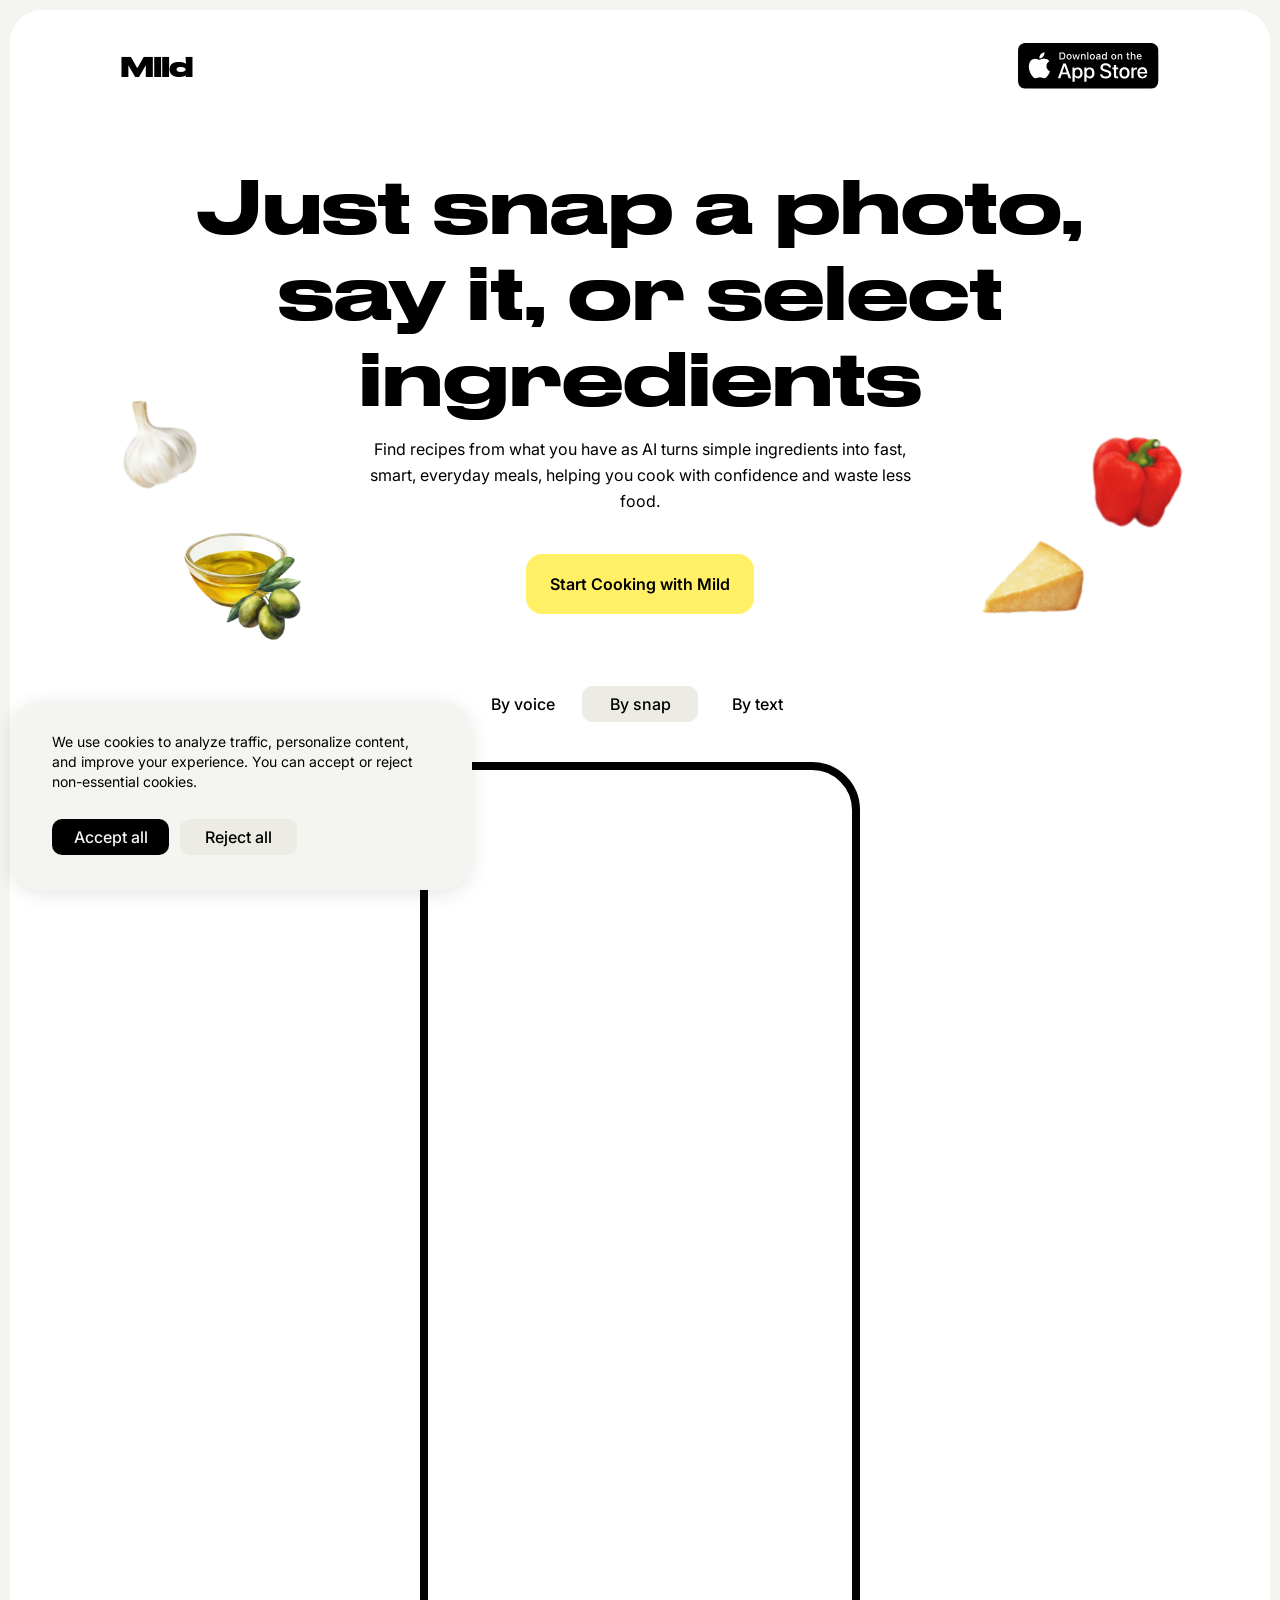
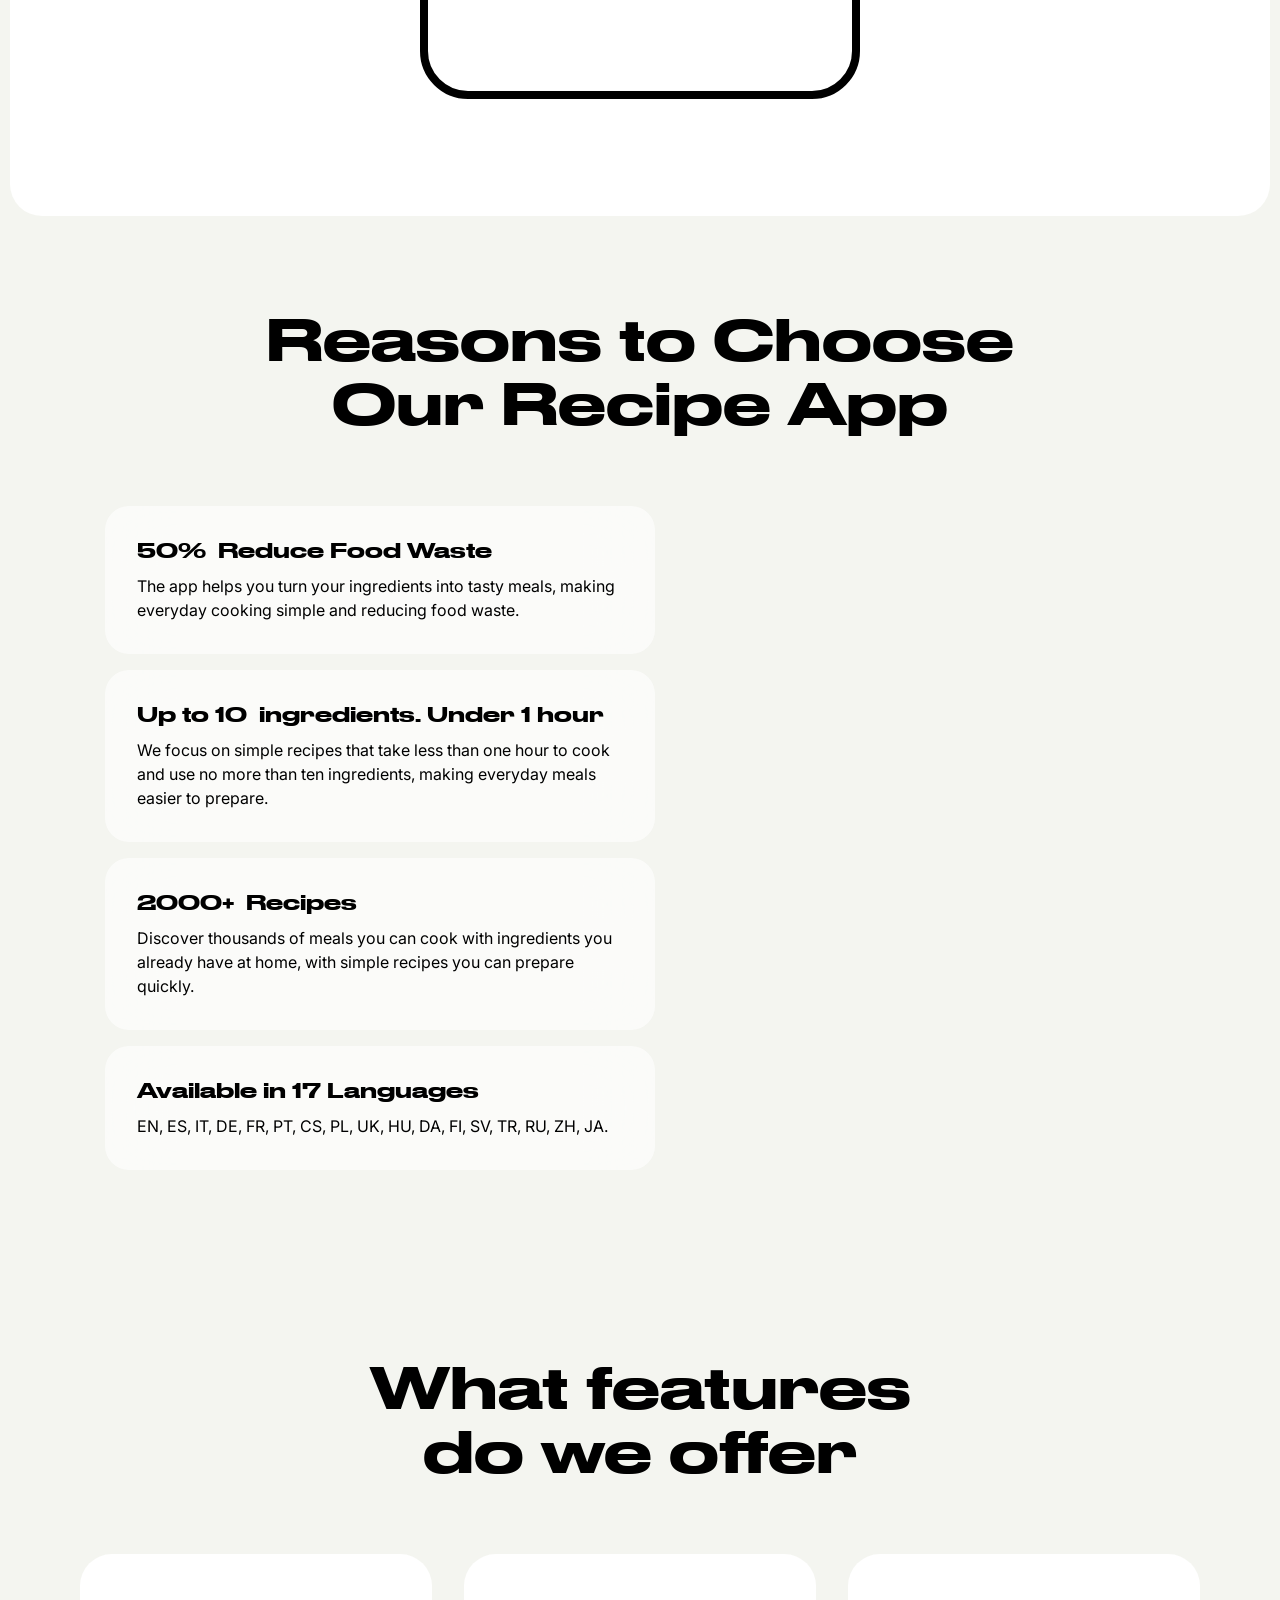
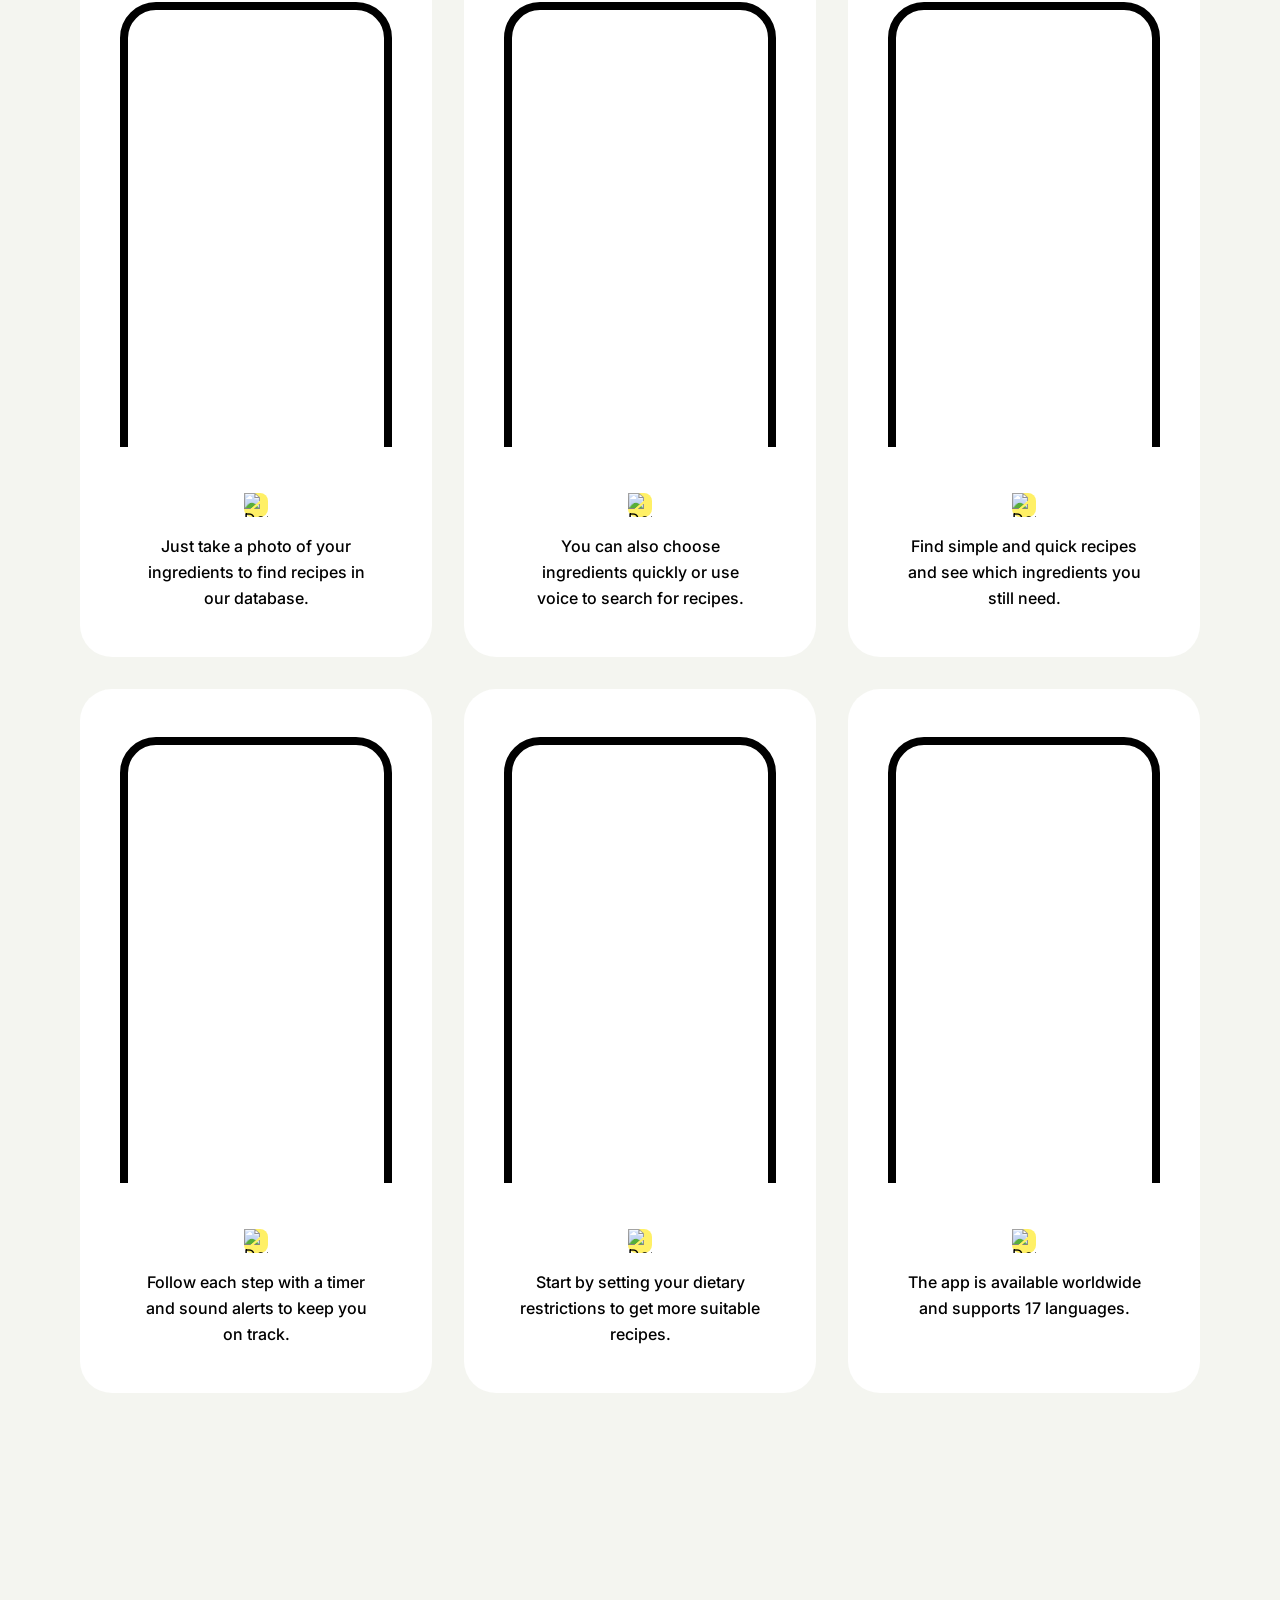
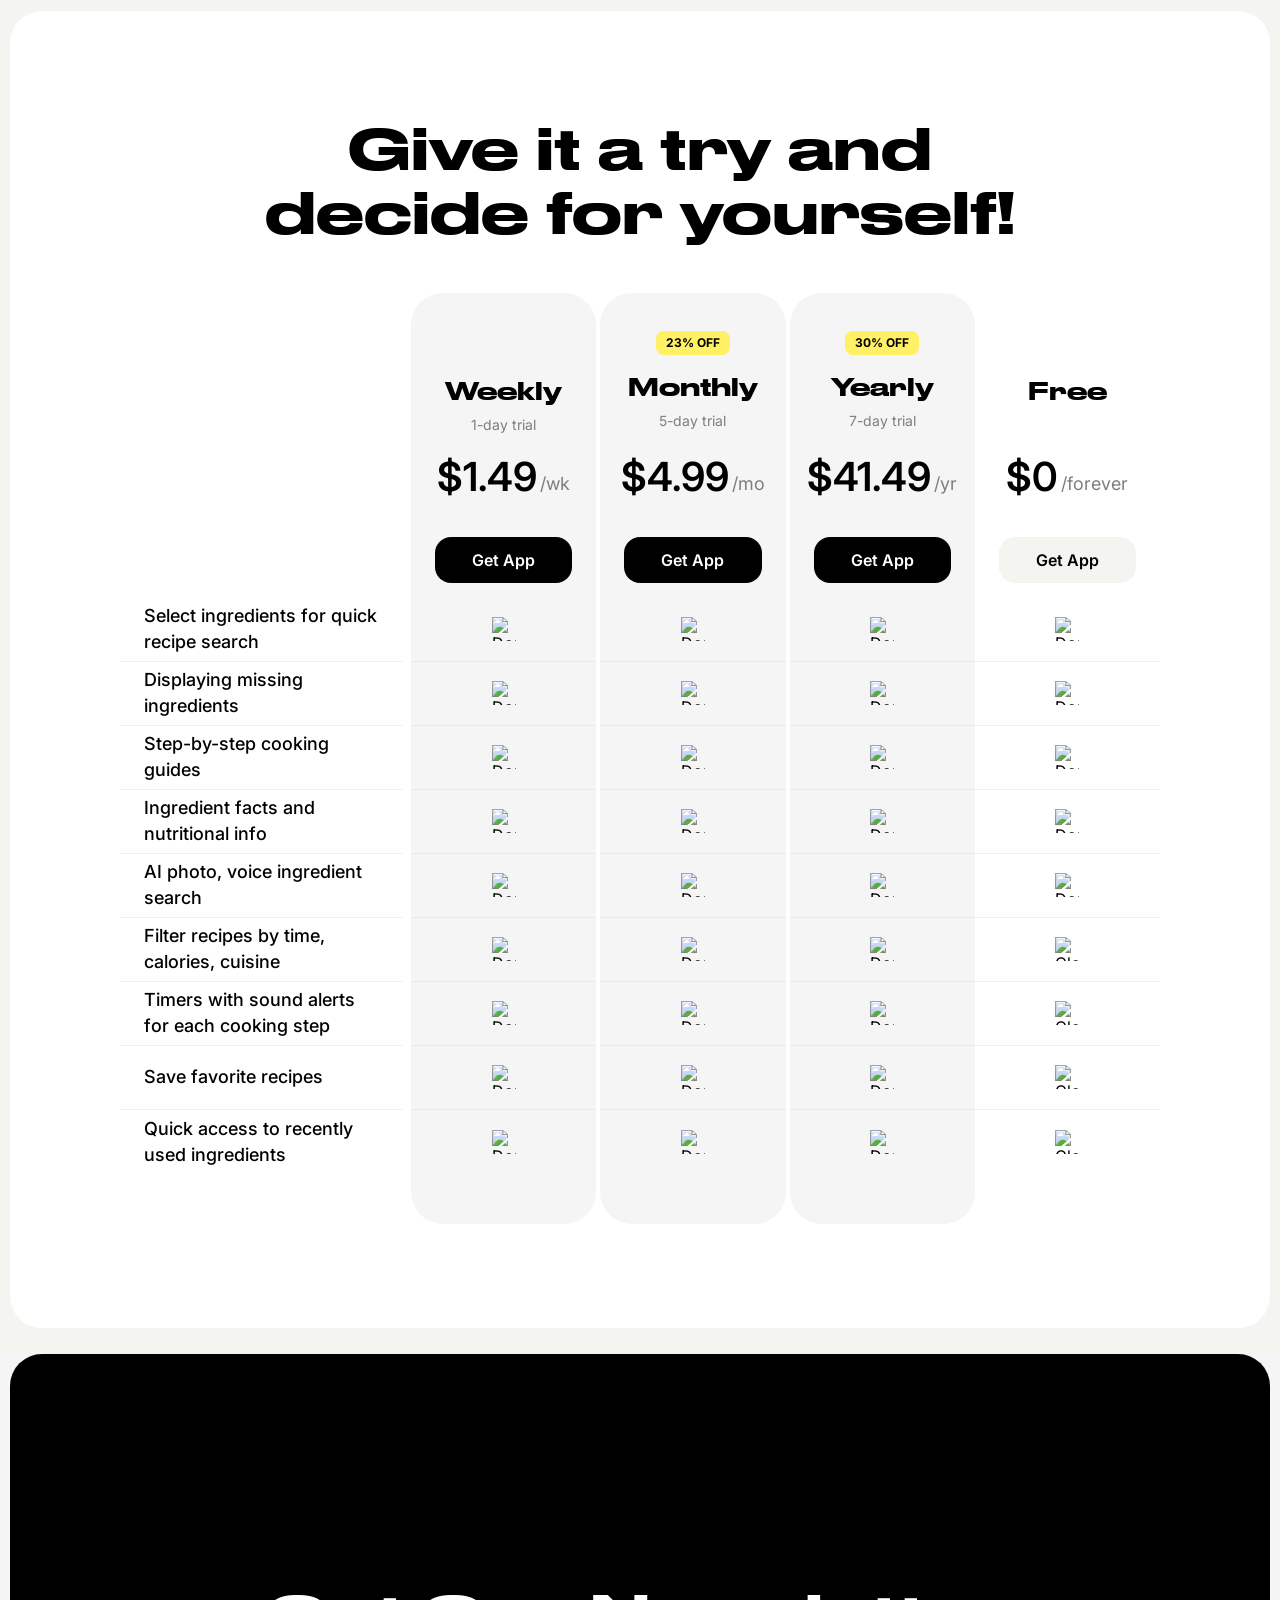
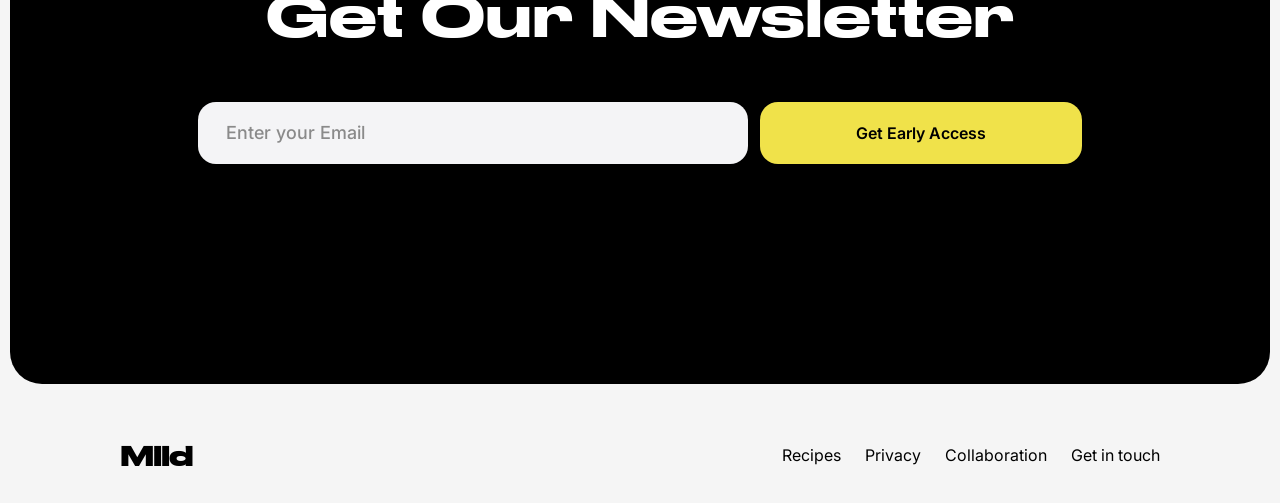
==== commit 35c7e0dd: "Restore horizontal swipe for features carousel, sync dots on scroll Reverted .features-carousel-wrap" ====
--- a/index.html
+++ b/index.html
@@ -77,22 +77,26 @@
             margin-bottom: -40px !important;
         }
         
-        /* Pricing buttons - height 46px, font 16px */
-        .pricing-button {
-            height: 46px !important;
-            min-height: 46px !important;
-            max-height: 46px !important;
-            font-size: 16px !important;
-            padding-top: 0 !important;
-            padding-bottom: 0 !important;
-            line-height: 46px !important;
-        }
-        
-        /* Extended background for subscription plans */
-        .pricing-plan.subscription-plan .pricing-plan-content {
-            padding-top: 50px !important;
-            padding-bottom: 50px !important;
-            margin-top: -50px !important;
+        /* Pricing buttons - desktop only height override */
+        @media (min-width: 769px) {
+            .pricing-button {
+                height: 46px !important;
+                min-height: 46px !important;
+                max-height: 46px !important;
+                font-size: 16px !important;
+                padding-top: 0 !important;
+                padding-bottom: 0 !important;
+                line-height: 46px !important;
+            }
+        }
+        
+        /* Extended background for subscription plans - desktop only */
+        @media (min-width: 769px) {
+            .pricing-plan.subscription-plan .pricing-plan-content {
+                padding-top: 50px !important;
+                padding-bottom: 50px !important;
+                margin-top: -50px !important;
+            }
         }
         
         /* Scroll to top button */
@@ -566,7 +570,7 @@
             <a href="index.html" class="footer-brand">Mild</a>
             
             <div class="footer-right">
-                <a href="recipe.html" class="footer-link">Recipes</a>
+                <a href="recipes.html" class="footer-link">Recipes</a>
                 <a href="privacy.html" class="footer-link">Privacy</a>
                 <a href="collaboration.html" class="footer-link">Collaboration</a>
                 <a href="contact.html" class="footer-link footer-link-contact">Get in touch</a>
@@ -784,6 +788,39 @@
             document.addEventListener('scroll', startAllVideos, { once: true, passive: true });
         })();
         
+        // Features carousel for mobile (swipe + dot click navigation)
+        (function() {
+            var wrapper = document.querySelector('.features-carousel-wrapper');
+            var dots = document.querySelectorAll('.feature-dot');
+            var cards = document.querySelectorAll('.feature-card');
+            
+            if (!wrapper || dots.length === 0 || cards.length === 0) return;
+            
+            function updateDots() {
+                var scrollLeft = wrapper.scrollLeft;
+                var cardWidth = cards[0].offsetWidth;
+                var index = Math.round(scrollLeft / cardWidth);
+                dots.forEach(function(d, i) {
+                    d.classList.toggle('active', i === index);
+                });
+            }
+            
+            wrapper.addEventListener('scroll', updateDots);
+            
+            dots.forEach(function(dot) {
+                dot.addEventListener('click', function() {
+                    var index = parseInt(this.getAttribute('data-index'));
+                    var card = cards[index];
+                    if (card) {
+                        wrapper.scrollTo({
+                            left: card.offsetLeft - 10,
+                            behavior: 'smooth'
+                        });
+                    }
+                });
+            });
+        })();
+        
         // Pricing carousel for mobile
         (function() {
             var pricingGroup = document.querySelector('.pricing-plan-group');
--- a/styles.css
+++ b/styles.css
@@ -28,6 +28,11 @@
 body {
     font-family: 'Inter', sans-serif;
     background-color: var(--background-dark);
+    overflow-x: hidden;
+}
+
+html {
+    overflow-x: hidden;
 }
 
 .header {
@@ -221,7 +226,7 @@
     width: 100%;
     max-width: 100%;
     padding-top: 32px;
-    padding-bottom: 104px;
+    padding-bottom: 4px;
     padding-left: 110px;
     padding-right: 110px;
     position: relative;
@@ -1182,7 +1187,8 @@
         width: 100%;
         max-width: 100%;
         padding-top: 50px;
-        padding-bottom: 40px; 
+        padding-bottom: 0px; 
+        margin-bottom: 0;
         padding-left: 30px;
         padding-right: 30px;
         gap: 40px;
@@ -1311,7 +1317,7 @@
         z-index: 5 !important; 
         border-radius: 0 !important;
         background: transparent !important; 
-        padding-top: 40px !important; 
+        padding-top: 10px !important; 
         padding-bottom: 10px !important; 
         padding-left: calc(50vw - 140px) !important; 
         padding-right: calc(50vw - 140px) !important;
@@ -1327,7 +1333,7 @@
         width: 280px !important;
         min-width: 280px !important;
         max-width: 280px !important;
-        height: 800px !important;
+        height: 640px !important;
         position: relative;
         scroll-snap-align: center; 
         scroll-snap-stop: always;
@@ -1385,7 +1391,7 @@
     .reason-card { padding: 32px 24px; }
     
     .features-section {
-        padding: 70px 20px;
+        padding: 70px 20px 30px !important;
         gap: 40px;
         display: flex;
         flex-direction: column;
@@ -1399,13 +1405,13 @@
         margin: 0 -10px;
         position: relative;
         overflow-x: auto;
-        overflow-y: visible !important; 
+        overflow-y: hidden;
         scroll-snap-type: x mandatory;
         scroll-behavior: smooth;
         -webkit-overflow-scrolling: touch;
-        scrollbar-width: none; 
-        -ms-overflow-style: none; 
-        padding: 10px 10px 10px 10px;
+        scrollbar-width: none;
+        -ms-overflow-style: none;
+        padding: 10px 10px 20px 10px;
         box-sizing: border-box;
     }
     
@@ -1415,7 +1421,7 @@
         display: flex;
         flex-wrap: nowrap;
         gap: 0;
-        padding-bottom: 60px; 
+        padding-bottom: 0; 
         align-items: flex-start;
     }
     
@@ -1506,7 +1512,7 @@
         justify-content: center;
         align-items: center;
         gap: 8px;
-        margin-top: 20px;
+        margin-top: 0px;
         width: 100%;
         visibility: visible !important;
         opacity: 1 !important;
@@ -1516,7 +1522,7 @@
         width: 6px;
         height: 6px;
         border-radius: 9999px;
-        background: white;
+        background: #ccc;
         border: none;
         padding: 0;
         cursor: pointer;
@@ -1531,37 +1537,50 @@
     }
 
     /* === ВАШИ ИСПРАВЛЕНИЯ ТАРИФОВ ДЛЯ МОБИЛОК ЗДЕСЬ === */
+    /* ====== MOBILE PRICING ====== */
+
     .try-section {
-        padding: 60px 0;
-    }
-    
+        padding: 0 !important;
+        overflow: visible !important;
+        max-width: 100vw !important;
+    }
+
     .try-container {
         width: 100%;
-        padding: 0;
-        gap: 24px;
+        max-width: 100% !important;
+        padding: 0 !important;
+        gap: 0 !important;
         background: transparent !important;
-    }
-    
+        overflow: visible !important;
+    }
+
     .try-content {
-        gap: 0;
-    }
-    
+        gap: 0 !important;
+        overflow: visible !important;
+    }
+
     .try-title {
-        font-size: 32px;
-        line-height: 40px;
+        font-size: 32px !important;
+        line-height: 40px !important;
         padding: 0 20px;
-    }
-    
+        margin-top: 10px !important;
+        margin-bottom: 60px !important;
+    }
+
     .pricing-table {
         display: flex;
         flex-direction: column;
-        gap: 16px;
-    }
-    
+        gap: 0;
+        overflow: hidden !important;
+        max-width: 100% !important;
+    }
+
+    /* Hide desktop left column on mobile */
     .pricing-features {
-        display: none;
-    }
-    
+        display: none !important;
+    }
+
+    /* Horizontal scroll carousel */
     .pricing-plan-group {
         width: 100%;
         display: flex;
@@ -1575,185 +1594,262 @@
         padding: 0 20px 10px 20px;
         box-sizing: border-box;
     }
-    
+
     .pricing-plan-group::-webkit-scrollbar {
         display: none;
     }
 
+    /* Each plan card = full screen width card */
     .pricing-plan {
-        flex: 0 0 calc(100vw - 40px);
-        min-width: calc(100vw - 40px);
-        max-width: calc(100vw - 40px);
+        flex: 0 0 calc(100vw - 40px) !important;
+        min-width: calc(100vw - 40px) !important;
+        max-width: calc(100vw - 40px) !important;
+        width: calc(100vw - 40px) !important;
         scroll-snap-align: center;
         scroll-snap-stop: always;
-        border-radius: 32px;
-        background: var(--background-white) !important;
-        padding: 32px 24px;
-        box-sizing: border-box;
+        border-radius: 32px !important;
+        background: white !important;
+        padding: 72px 24px 32px !important;
+        box-sizing: border-box !important;
         margin: 0 !important;
+        display: flex !important;
+        flex-direction: column !important;
     }
 
     .subscription-plan {
-        margin-top: 0;
-        padding-top: 0;
-        background: var(--background-white);
-    }
-
+        margin-top: 0 !important;
+    }
+
+    .weekly-plan,
+    .monthly-plan,
+    .yearly-plan {
+        margin-left: 0 !important;
+    }
+
+    .pricing-plan-content {
+        width: 100% !important;
+        display: flex !important;
+        flex-direction: column !important;
+    }
+
+    /* Dots navigation */
     .pricing-dots {
-        display: flex;
+        display: flex !important;
         justify-content: center;
         align-items: center;
         gap: 8px;
-        margin-top: 8px;
-    }
-    
+        margin-top: 0;
+        padding-top: 30px;
+        padding-bottom: 40px;
+    }
+
     .pricing-dot {
         width: 6px;
         height: 6px;
-        border-radius: 9999px;
+        border-radius: 50%;
         background: #ccc;
         border: none;
         padding: 0;
         cursor: pointer;
-        transition: background 0.3s ease, width 0.3s ease, height 0.3s ease;
-    }
-    
+        transition: background 0.3s, width 0.3s, height 0.3s;
+    }
+
     .pricing-dot.active {
         width: 8px;
         height: 8px;
         background: black;
     }
 
-    .pricing-plan-content {
-        width: 100%;
-    }
-
-    .free-plan,
-    .subscription-plan {
-        border-radius: 32px;
-        margin-top: 0;
-        padding-top: 0;
-        padding-bottom: 0;
-    }
-
-    .weekly-plan,
-    .monthly-plan,
-    .yearly-plan {
-        margin-left: 0;
-        min-width: calc(100% - 40px);
-    }
-
+    /* Header: title + trial + price + button — vertical stack, left-aligned */
     .pricing-plan-header {
-        height: auto;
-        padding: 0;
-        gap: 0;
-        align-items: flex-start;
+        height: auto !important;
+        padding: 0 !important;
+        gap: 0 !important;
+        display: flex !important;
+        flex-direction: column !important;
+        align-items: flex-start !important;
+        justify-content: flex-start !important;
     }
 
     .pricing-plan-meta {
-        align-items: flex-start;
-        min-height: 0;
-        width: 100%;
+        display: flex !important;
+        flex-direction: column !important;
+        align-items: flex-start !important;
+        min-height: 0 !important;
+        width: 100% !important;
+    }
+
+    /* Remove spacer pseudo-elements */
+    .pricing-plan-meta::before,
+    .free-plan .pricing-plan-meta::before,
+    .weekly-plan .pricing-plan-meta::before {
+        display: none !important;
+        content: none !important;
     }
 
     .pricing-plan-badge {
-        margin-bottom: 12px;
+        margin-bottom: 8px !important;
+        min-height: 24px !important;
+        padding: 2px 10px !important;
+        border-radius: 8px !important;
+        background: #FFF066 !important;
+        color: black !important;
+        font-size: 12px !important;
+        font-family: 'Inter', sans-serif !important;
+        font-weight: 700 !important;
+        line-height: 20px !important;
+        display: inline-block !important;
     }
 
     .pricing-plan-title {
-        transform: none;
-        font-size: 32px;
-        line-height: 36px;
-        text-align: left;
+        font-size: 32px !important;
+        line-height: 36px !important;
+        text-align: left !important;
+        transform: none !important;
+        margin-bottom: 0 !important;
+        font-family: 'Druk Wide', sans-serif !important;
+        font-weight: 500 !important;
     }
 
     .pricing-plan-trial {
-        text-align: left;
-        margin-top: 4px;
+        text-align: left !important;
+        margin-top: 4px !important;
+    }
+
+    /* Price row: $0 /forever on one baseline */
+    .pricing-plan-price {
+        margin-top: 12px !important;
+        margin-bottom: 0 !important;
+        display: flex !important;
+        align-items: baseline !important;
+        justify-content: flex-start !important;
+        width: 100% !important;
+        gap: 4px !important;
     }
 
     .price-amount {
-        font-size: 48px;
-        line-height: 48px;
+        font-size: 48px !important;
+        line-height: 48px !important;
     }
 
     .price-period {
-        font-size: 16px;
-        line-height: 24px;
-        margin-bottom: 4px;
-    }
-
+        font-size: 16px !important;
+        line-height: 24px !important;
+        margin-bottom: 0 !important;
+    }
+
+    /* Full-width button */
     .pricing-button {
-        width: 100%;
-        height: 48px;
-        border-radius: 16px;
-        margin-top: 24px;
-        margin-bottom: 24px;
-    }
-
-    .pricing-plan-price {
-        margin-top: 16px;
-        margin-bottom: 0;
-        justify-content: flex-start;
-        align-items: flex-end;
-        width: 100%;
-    }
-
+        width: 100% !important;
+        height: 48px !important;
+        min-height: 48px !important;
+        max-height: 48px !important;
+        border-radius: 16px !important;
+        margin-top: 20px !important;
+        margin-bottom: 20px !important;
+        font-size: 16px !important;
+        line-height: 48px !important;
+        padding: 0 !important;
+        display: flex !important;
+        justify-content: center !important;
+        align-items: center !important;
+        border: none !important;
+        cursor: pointer;
+        font-family: 'Inter', sans-serif !important;
+        font-weight: 600 !important;
+    }
+
+    .pricing-button-free {
+        background: #F4F5F0 !important;
+        color: black !important;
+    }
+
+    .pricing-button-subscription {
+        background: black !important;
+        color: white !important;
+    }
+
+    /* Feature rows with dividers */
     .pricing-feature-check {
         display: flex !important;
+        flex-direction: row !important;
         height: auto !important;
         min-height: unset !important;
         padding: 16px 0 !important;
-        padding-left: 0 !important;
-        padding-right: 0 !important;
         align-items: center !important;
         justify-content: flex-start !important;
         gap: 16px !important;
-        border-top: 1px solid rgba(0, 0, 0, 0.1);
+        border-top: 1px solid rgba(0, 0, 0, 0.08) !important;
         border-bottom: none !important;
-    }
-
+        border-left: none !important;
+        border-right: none !important;
+    }
+
+    .pricing-plan .pricing-feature-check:first-of-type {
+        border-top: 1px solid rgba(0, 0, 0, 0.08) !important;
+    }
+
+    .pricing-plan .pricing-feature-check:last-child {
+        border-bottom: none !important;
+    }
+
+    /* Show feature text on mobile */
     .pricing-feature-check .pricing-feature-text {
         display: block !important;
-        font-size: 16px;
-        line-height: 22px;
-        text-align: left;
-        flex: 1;
-        color: black;
-    }
-
+        font-size: 16px !important;
+        line-height: 22px !important;
+        text-align: left !important;
+        flex: 1 !important;
+        color: black !important;
+        font-family: 'Inter', sans-serif !important;
+        font-weight: 500 !important;
+    }
+
+    /* Icon circles */
     .pricing-feature-check .check-icon {
         width: 32px !important;
         height: 32px !important;
-        border-radius: 50%;
-        flex-shrink: 0;
+        min-width: 32px !important;
+        max-width: 32px !important;
+        min-height: 32px !important;
+        max-height: 32px !important;
+        border-radius: 50% !important;
+        flex-shrink: 0 !important;
         display: flex !important;
-        justify-content: center;
-        align-items: center;
-    }
-
+        justify-content: center !important;
+        align-items: center !important;
+        overflow: visible !important;
+        position: relative !important;
+    }
+
+    /* Yellow circle for included */
     .pricing-feature-check .check-yes {
-        background: var(--Button-primary) !important;
-    }
-
+        background: #FFF066 !important;
+    }
+
+    /* Transparent for excluded */
     .pricing-feature-check .check-no {
         background: transparent !important;
     }
 
-    .pricing-feature-check .check-icon-img,
-    .pricing-feature-check .check-icon-img-close {
+    /* Checkmark icon inside yellow circle */
+    .pricing-feature-check .check-icon-img {
         width: 16px !important;
         height: 16px !important;
-        object-fit: contain;
-    }
-
-    .pricing-plan .pricing-feature-check:last-child {
-        border-bottom: none;
-    }
-
-    .pricing-plan .pricing-feature-check:first-of-type {
-        border-top: 1px solid rgba(0, 0, 0, 0.1);
-    }
+        object-fit: contain !important;
+        display: block !important;
+    }
+
+    /* X icon — smaller, dimmed */
+    .pricing-feature-check .check-icon-img-close {
+        width: 14px !important;
+        height: 14px !important;
+        object-fit: contain !important;
+        display: block !important;
+        opacity: 0.4 !important;
+    }
+
+    /* ====== END MOBILE PRICING ====== */
 }
 
 @media (max-width: 427px) {
@@ -1919,24 +2015,30 @@
 
 .try-section {
     width: 100%;
-    padding: 104px 10px 26px;
+    padding: 10px 10px 26px;
     display: flex;
     flex-direction: column;
     justify-content: flex-start;
     align-items: center;
 }
 
+@media (min-width: 769px) {
+    .try-section {
+        padding: 104px 10px 26px;
+    }
+}
+
 .try-container {
     width: 100%;
     height: 100%;
-    padding: 104px 110px;
-    background: var(--background-white);
+    background: transparent;
     border-radius: 32px;
     display: inline-flex;
     flex-direction: column;
     justify-content: flex-start;
     align-items: center;
-    gap: 72px;
+    gap: 0;
+    padding: 0;
 }
 
 .try-content {
@@ -1945,7 +2047,23 @@
     flex-direction: column;
     justify-content: flex-start;
     align-items: center;
-    gap: 126px;
+    gap: 0;
+}
+
+@media (min-width: 769px) {
+    .try-container {
+        background: var(--background-white);
+        gap: 72px;
+    }
+    .try-content {
+        gap: 126px;
+    }
+}
+
+@media (min-width: 769px) {
+    .try-container {
+        padding: 104px 110px;
+    }
 }
 
 .try-title {
@@ -1958,6 +2076,8 @@
     line-height: 64px;
     word-wrap: break-word;
 }
+
+@media (min-width: 769px) {
 
 .pricing-table {
     align-self: stretch;
@@ -2247,6 +2367,8 @@
 
 .check-no svg { width: 24px; height: 24px; }
 .check-icon-img-close { width: 24px; height: 24px; display: block; object-fit: contain; }
+
+} /* end @media (min-width: 769px) pricing desktop */
 
 .footer {
     width: 100%;
